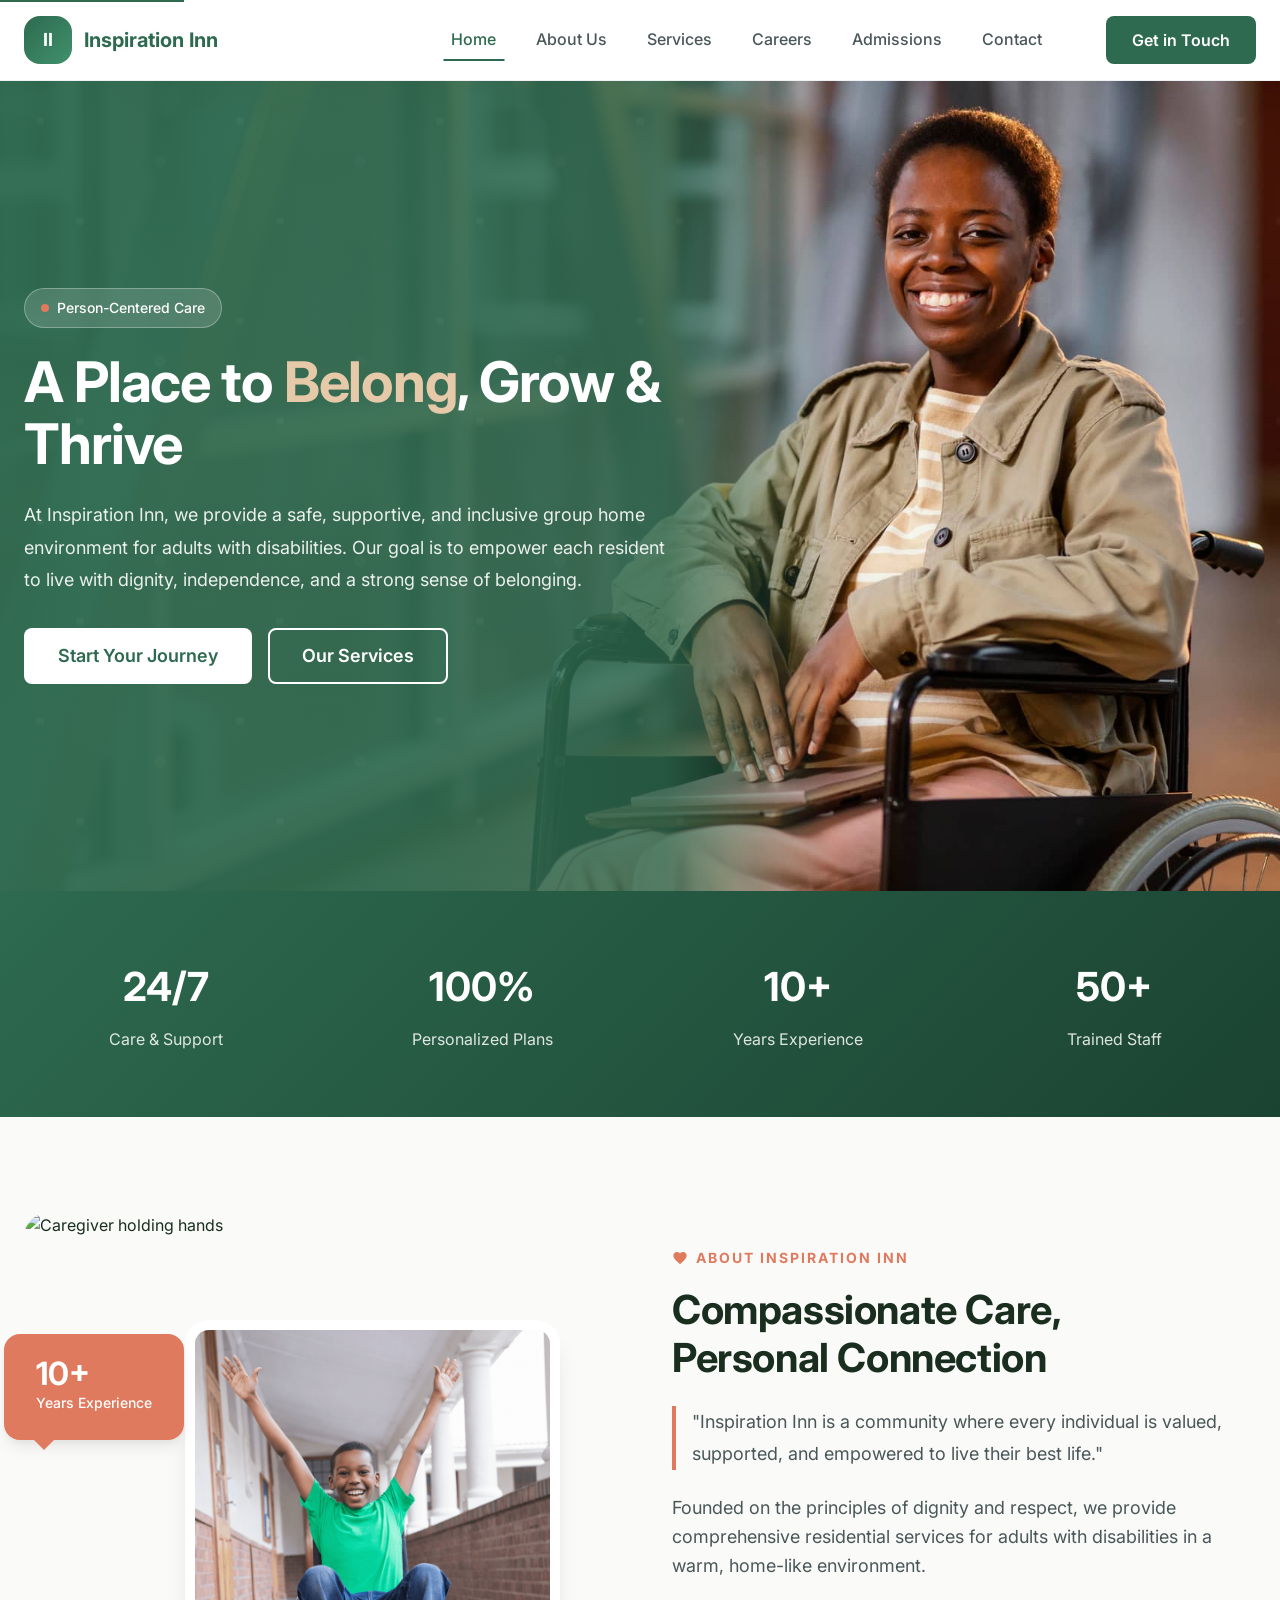
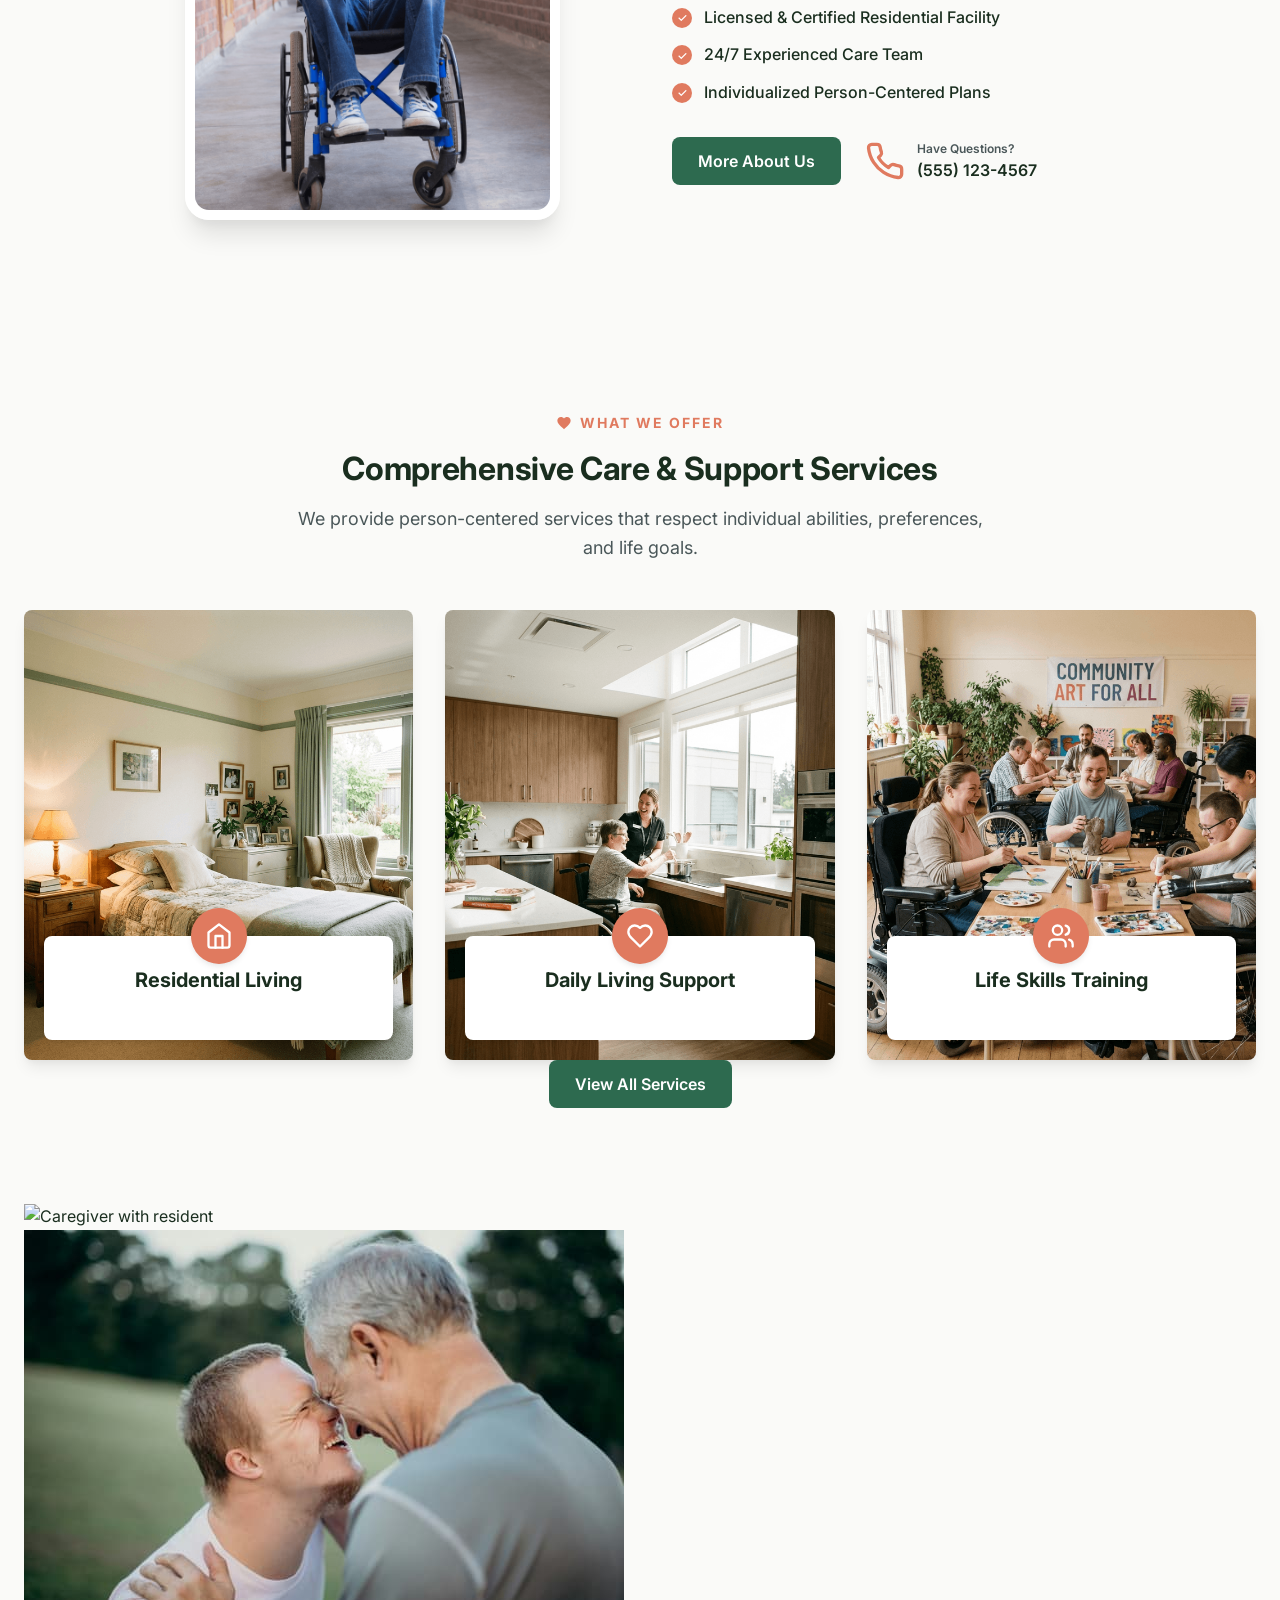
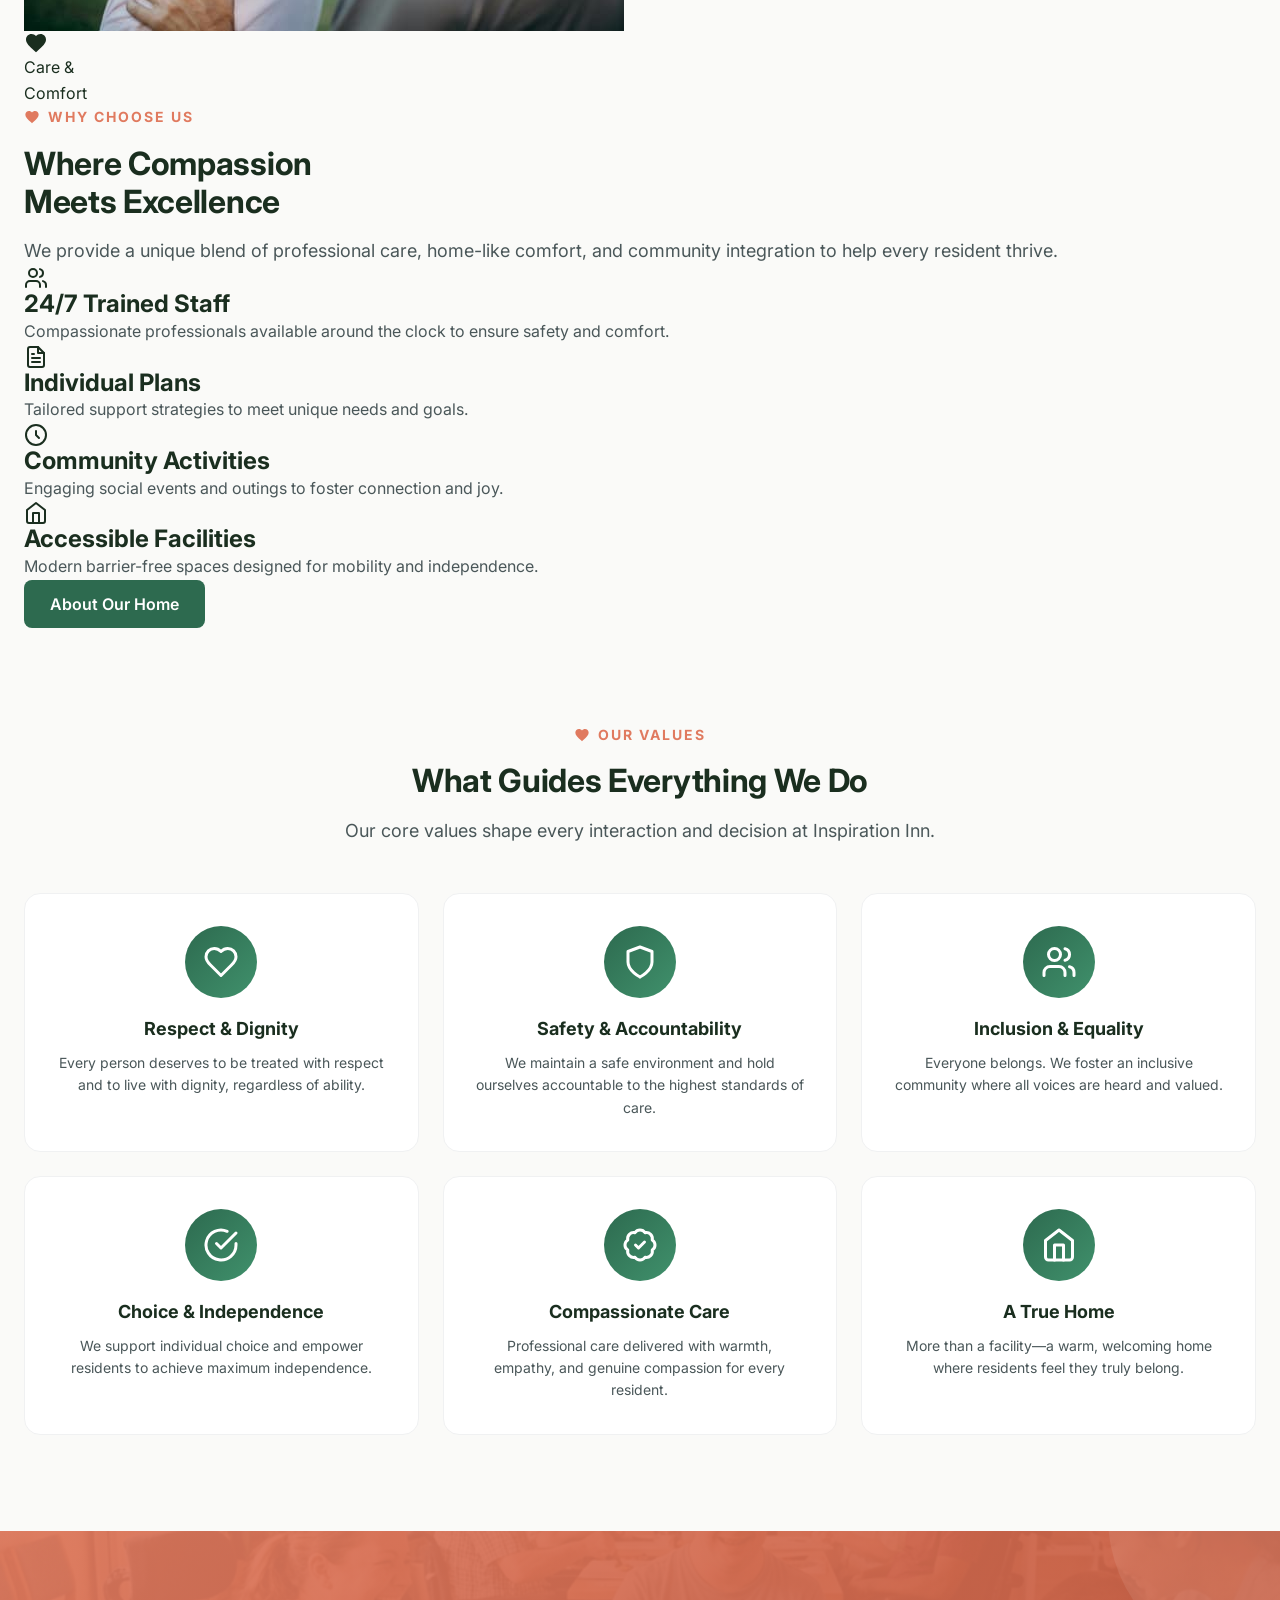
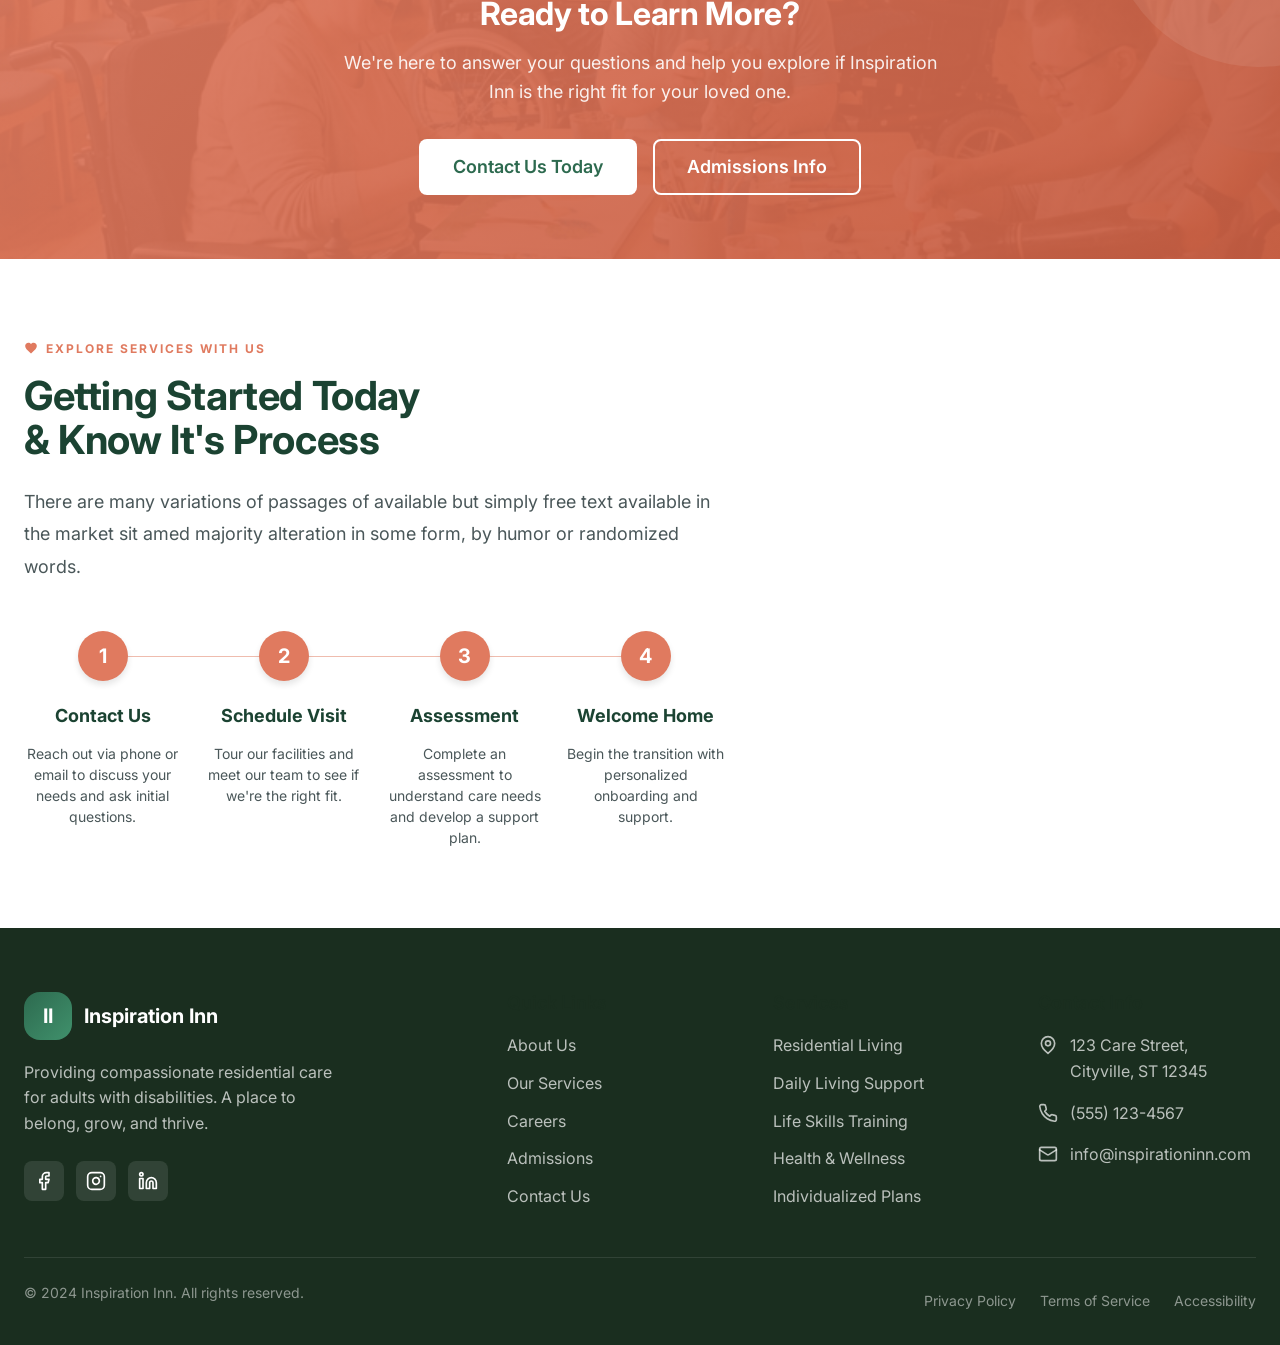
==== index.html @ 4d240f7f "Update" ====
<!DOCTYPE html>
<html lang="en">

<head>
  <meta charset="UTF-8">
  <meta name="viewport" content="width=device-width, initial-scale=1.0">
  <meta name="description"
    content="Inspiration Inn provides compassionate residential care for adults with disabilities. Experience person-centered support in a safe, inclusive group home environment.">
  <meta name="keywords"
    content="residential care, disability support, group home, adult care, developmental disabilities, autism support">
  <title>Inspiration Inn | Residential Care for Adults with Disabilities</title>

  <!-- Google Fonts -->
  <link rel="preconnect" href="https://fonts.googleapis.com">
  <link rel="preconnect" href="https://fonts.gstatic.com" crossorigin>
  <link href="https://fonts.googleapis.com/css2?family=Inter:wght@400;500;600;700&display=swap" rel="stylesheet">

  <!-- Stylesheets -->
  <link rel="stylesheet" href="css/styles.css">
  <link rel="stylesheet" href="css/print.css" media="print">
</head>

<body>
  <!-- Preloader -->
  <div class="preloader">
    <div class="spinner"></div>
  </div>

  <!-- Skip Link -->
  <a href="#main-content" class="skip-link">Skip to main content</a>

  <!-- Header -->
  <header class="header">
    <div class="container">
      <div class="header-inner">
        <a href="index.html" class="logo">
          <span class="logo-icon">II</span>
          <span>Inspiration Inn</span>
        </a>

        <nav class="nav" aria-label="Main navigation">
          <ul class="nav-list">
            <li><a href="index.html" class="nav-link active">Home</a></li>
            <li><a href="about.html" class="nav-link">About Us</a></li>
            <li><a href="services.html" class="nav-link">Services</a></li>
            <li><a href="careers.html" class="nav-link">Careers</a></li>
            <li><a href="admissions.html" class="nav-link">Admissions</a></li>
            <li><a href="contact.html" class="nav-link">Contact</a></li>
          </ul>
          <a href="contact.html" class="btn btn-primary nav-cta">Get in Touch</a>
        </nav>

        <button class="nav-toggle" aria-label="Toggle navigation" aria-expanded="false">
          <span></span>
          <span></span>
          <span></span>
        </button>
      </div>
    </div>
  </header>

  <!-- Main Content -->
  <main id="main-content">
    <!-- Hero Section -->
    <section class="hero">
      <div class="container">
        <div class="hero-inner">
          <div class="hero-content fade-in">
            <div class="hero-badge">
              <span class="hero-badge-dot"></span>
              Person-Centered Care
            </div>
            <h1 class="hero-title">
              A Place to <span>Belong</span>, Grow & Thrive
            </h1>
            <p class="hero-text">
              At Inspiration Inn, we provide a safe, supportive, and inclusive group home environment for adults with
              disabilities. Our goal is to empower each resident to live with dignity, independence, and a strong sense
              of belonging.
            </p>
            <div class="hero-actions">
              <a href="admissions.html" class="btn btn-primary btn-lg">Start Your Journey</a>
              <a href="services.html" class="btn btn-outline btn-lg">Our Services</a>
            </div>
          </div>
        </div>
      </div>
    </section>

    <!-- Stats Section -->
    <section class="stats-section">
      <div class="container">
        <div class="stats-grid">
          <div class="stat-item fade-in">
            <div class="stat-number">24/7</div>
            <div class="stat-label">Care & Support</div>
          </div>
          <div class="stat-item fade-in fade-in-delay-1">
            <div class="stat-number">100%</div>
            <div class="stat-label">Personalized Plans</div>
          </div>
          <div class="stat-item fade-in fade-in-delay-2">
            <div class="stat-number">10+</div>
            <div class="stat-label">Years Experience</div>
          </div>
          <div class="stat-item fade-in fade-in-delay-3">
            <div class="stat-number">50+</div>
            <div class="stat-label">Trained Staff</div>
          </div>
        </div>
      </div>
    </section>

    <!-- Who We Are Section -->
    <section class="section section-lg">
      <div class="container">
        <div class="about-grid">
          <!-- Left: Overlapping Images -->
          <div class="about-image-wrapper fade-in">
            <img src="images/about-2.jpg" alt="Caregiver holding hands" class="about-image-back" loading="lazy"
              decoding="async">
            <img src="images/about-3.png" alt="Caregiver with resident" class="about-image-front" loading="lazy"
              decoding="async">
            <div class="about-stat-badge">
              <span class="about-stat-number">10+</span>
              <span class="about-stat-text">Years Experience</span>
            </div>
          </div>

          <!-- Right: Content -->
          <div class="about-content fade-in fade-in-delay-2">
            <div class="about-tagline">
              <svg xmlns="http://www.w3.org/2000/svg" viewBox="0 0 24 24" fill="currentColor">
                <path
                  d="M12 21.35l-1.45-1.32C5.4 15.36 2 12.28 2 8.5 2 5.42 4.42 3 7.5 3c1.74 0 3.41.81 4.5 2.09C13.09 3.81 14.76 3 16.5 3 19.58 3 22 5.42 22 8.5c0 3.78-3.4 6.86-8.55 11.54L12 21.35z" />
              </svg>
              About Inspiration Inn
            </div>
            <h2 class="about-title">Compassionate Care,<br>Personal Connection</h2>
            <p class="about-quote">
              "Inspiration Inn is a community where every individual is valued, supported, and empowered to live their
              best life."
            </p>
            <p class="section-text" style="margin-bottom: var(--space-6);">
              Founded on the principles of dignity and respect, we provide comprehensive residential services for adults
              with disabilities in a warm, home-like environment.
            </p>

            <div class="about-list">
              <div class="about-list-item">
                <span class="about-check">✓</span>
                <span>Licensed & Certified Residential Facility</span>
              </div>
              <div class="about-list-item">
                <span class="about-check">✓</span>
                <span>24/7 Experienced Care Team</span>
              </div>
              <div class="about-list-item">
                <span class="about-check">✓</span>
                <span>Individualized Person-Centered Plans</span>
              </div>
            </div>

            <div class="about-footer">
              <a href="about.html" class="btn btn-primary">More About Us</a>
              <div class="about-footer-info">
                <div class="about-footer-icon">
                  <svg xmlns="http://www.w3.org/2000/svg" viewBox="0 0 24 24" fill="none" stroke="currentColor"
                    stroke-width="2" stroke-linecap="round" stroke-linejoin="round">
                    <path
                      d="M22 16.92v3a2 2 0 0 1-2.18 2 19.79 19.79 0 0 1-8.63-3.07 19.5 19.5 0 0 1-6-6 19.79 19.79 0 0 1-3.07-8.67A2 2 0 0 1 4.11 2h3a2 2 0 0 1 2 1.72 12.84 12.84 0 0 0 .7 2.81 2 2 0 0 1-.45 2.11L8.09 9.91a16 16 0 0 0 6 6l1.27-1.27a2 2 0 0 1 2.11-.45 12.84 12.84 0 0 0 2.81.7A2 2 0 0 1 22 16.92z">
                    </path>
                  </svg>
                </div>
                <div>
                  <div style="font-size: 12px; color: var(--color-text-secondary);">Have Questions?</div>
                  <div>(555) 123-4567</div>
                </div>
              </div>
            </div>
          </div>
        </div>
      </div>
    </section>

    <!-- Services Overview -->
    <section class="section section-lg">
      <div class="container">
        <div class="section-header fade-in">
          <span class="section-tag">
            <svg xmlns="http://www.w3.org/2000/svg" viewBox="0 0 24 24" fill="currentColor">
              <path
                d="M12 21.35l-1.45-1.32C5.4 15.36 2 12.28 2 8.5 2 5.42 4.42 3 7.5 3c1.74 0 3.41.81 4.5 2.09C13.09 3.81 14.76 3 16.5 3 19.58 3 22 5.42 22 8.5c0 3.78-3.4 6.86-8.55 11.54L12 21.35z" />
            </svg>
            What We Offer
          </span>
          <h2 class="section-title">Comprehensive Care & Support Services</h2>
          <p class="section-text">We provide person-centered services that respect individual abilities, preferences,
            and life goals.</p>
        </div>

        <div class="services-grid">
          <div class="service-card fade-in fade-in-delay-1">
            <div class="service-image-wrapper">
              <div class="service-image service-image-residential" role="img" aria-label="Residential living"></div>
            </div>
            <div class="service-content">
              <div class="service-icon-badge">
                <svg xmlns="http://www.w3.org/2000/svg" width="28" height="28" viewBox="0 0 24 24" fill="none"
                  stroke="currentColor" stroke-width="2" stroke-linecap="round" stroke-linejoin="round">
                  <path d="m3 9 9-7 9 7v11a2 2 0 0 1-2 2H5a2 2 0 0 1-2-2z" />
                  <polyline points="9 22 9 12 15 12 15 22" />
                </svg>
              </div>
              <h3 class="service-title">Residential Living</h3>
              <p class="service-text">A welcoming and secure home environment with trained staff available 24 hours a
                day, 7 days a week.</p>
              <a href="service-details.html#residential" class="service-link">
                Explore More
                <svg xmlns="http://www.w3.org/2000/svg" width="18" height="18" viewBox="0 0 24 24" fill="none"
                  stroke="currentColor" stroke-width="2" stroke-linecap="round" stroke-linejoin="round">
                  <path d="M5 12h14" />
                  <path d="m12 5 7 7-7 7" />
                </svg>
              </a>
            </div>
          </div>

          <div class="service-card fade-in fade-in-delay-2">
            <div class="service-image-wrapper">
              <div class="service-image service-image-daily" role="img" aria-label="Daily living support"></div>
            </div>
            <div class="service-content">
              <div class="service-icon-badge">
                <svg xmlns="http://www.w3.org/2000/svg" width="28" height="28" viewBox="0 0 24 24" fill="none"
                  stroke="currentColor" stroke-width="2" stroke-linecap="round" stroke-linejoin="round">
                  <path
                    d="M19 14c1.49-1.46 3-3.21 3-5.5A5.5 5.5 0 0 0 16.5 3c-1.76 0-3 .5-4.5 2-1.5-1.5-2.74-2-4.5-2A5.5 5.5 0 0 0 2 8.5c0 2.3 1.5 4.05 3 5.5l7 7Z" />
                </svg>
              </div>
              <h3 class="service-title">Daily Living Support</h3>
              <p class="service-text">Assistance with personal care, meal preparation, medication management, and
                transportation.</p>
              <a href="service-details.html#daily" class="service-link">
                Explore More
                <svg xmlns="http://www.w3.org/2000/svg" width="18" height="18" viewBox="0 0 24 24" fill="none"
                  stroke="currentColor" stroke-width="2" stroke-linecap="round" stroke-linejoin="round">
                  <path d="M5 12h14" />
                  <path d="m12 5 7 7-7 7" />
                </svg>
              </a>
            </div>
          </div>

          <div class="service-card fade-in fade-in-delay-3">
            <div class="service-image-wrapper">
              <div class="service-image service-image-skills" role="img" aria-label="Life skills training"></div>
            </div>
            <div class="service-content">
              <div class="service-icon-badge">
                <svg xmlns="http://www.w3.org/2000/svg" width="28" height="28" viewBox="0 0 24 24" fill="none"
                  stroke="currentColor" stroke-width="2" stroke-linecap="round" stroke-linejoin="round">
                  <path d="M16 21v-2a4 4 0 0 0-4-4H6a4 4 0 0 0-4 4v2" />
                  <circle cx="9" cy="7" r="4" />
                  <path d="M22 21v-2a4 4 0 0 0-3-3.87" />
                  <path d="M16 3.13a4 4 0 0 1 0 7.75" />
                </svg>
              </div>
              <h3 class="service-title">Life Skills Training</h3>
              <p class="service-text">Support in developing communication, money management, cooking, and self-advocacy
                skills.</p>
              <a href="service-details.html#skills" class="service-link">
                Explore More
                <svg xmlns="http://www.w3.org/2000/svg" width="18" height="18" viewBox="0 0 24 24" fill="none"
                  stroke="currentColor" stroke-width="2" stroke-linecap="round" stroke-linejoin="round">
                  <path d="M5 12h14" />
                  <path d="m12 5 7 7-7 7" />
                </svg>
              </a>
            </div>
          </div>
        </div>

        <div class="text-center mt-8 fade-in">
          <a href="services.html" class="btn btn-primary">View All Services</a>
        </div>
      </div>
    </section>

    <!-- Why Choose Us -->
    <section class="why-choose-section">
      <div class="container">
        <div class="pictorial-wrapper">
          <!-- Left: Visual Collage -->
          <div class="pic-collage fade-in">
            <div class="pic-main-img-wrapper">
              <img src="images/wcu.jpg" alt="Caregiver with resident" class="pic-main-img" loading="lazy"
                decoding="async">
            </div>

            <div class="pic-accent-img-wrapper fade-in-delay-1">
              <img src="images/wcu-s.jpg" alt="Holding hands" class="pic-accent-img" loading="lazy" decoding="async">
            </div>

            <div class="pic-badge fade-in-delay-2">
              <svg xmlns="http://www.w3.org/2000/svg" width="24" height="24" viewBox="0 0 24 24" fill="currentColor">
                <path
                  d="M12 21.35l-1.45-1.32C5.4 15.36 2 12.28 2 8.5 2 5.42 4.42 3 7.5 3c1.74 0 3.41.81 4.5 2.09C13.09 3.81 14.76 3 16.5 3 19.58 3 22 5.42 22 8.5c0 3.78-3.4 6.86-8.55 11.54L12 21.35z" />
              </svg>
              <span>Care &<br>Comfort</span>
            </div>
          </div>

          <!-- Right: Clean Content -->
          <div class="pic-content fade-in fade-in-delay-1">
            <div class="pic-header">
              <span class="section-tag">
                <svg xmlns="http://www.w3.org/2000/svg" viewBox="0 0 24 24" fill="currentColor">
                  <path
                    d="M12 21.35l-1.45-1.32C5.4 15.36 2 12.28 2 8.5 2 5.42 4.42 3 7.5 3c1.74 0 3.41.81 4.5 2.09C13.09 3.81 14.76 3 16.5 3 19.58 3 22 5.42 22 8.5c0 3.78-3.4 6.86-8.55 11.54L12 21.35z" />
                </svg>
                Why Choose Us
              </span>
              <h2 class="section-title">Where Compassion<br>Meets Excellence</h2>
              <p class="section-text">
                We provide a unique blend of professional care, home-like comfort, and community integration to help
                every resident thrive.
              </p>
            </div>

            <div class="clean-list">
              <!-- Item 1 -->
              <div class="clean-item">
                <div class="clean-icon-box">
                  <svg xmlns="http://www.w3.org/2000/svg" width="24" height="24" viewBox="0 0 24 24" fill="none"
                    stroke="currentColor" stroke-width="2" stroke-linecap="round" stroke-linejoin="round">
                    <path d="M16 21v-2a4 4 0 0 0-4-4H6a4 4 0 0 0-4 4v2" />
                    <circle cx="9" cy="7" r="4" />
                    <path d="M22 21v-2a4 4 0 0 0-3-3.87" />
                    <path d="M16 3.13a4 4 0 0 1 0 7.75" />
                  </svg>
                </div>
                <div class="clean-text">
                  <h3>24/7 Trained Staff</h3>
                  <p>Compassionate professionals available around the clock to ensure safety and comfort.</p>
                </div>
              </div>

              <!-- Item 2 -->
              <div class="clean-item">
                <div class="clean-icon-box">
                  <svg xmlns="http://www.w3.org/2000/svg" width="24" height="24" viewBox="0 0 24 24" fill="none"
                    stroke="currentColor" stroke-width="2" stroke-linecap="round" stroke-linejoin="round">
                    <path d="M14 2H6a2 2 0 0 0-2 2v16a2 2 0 0 0 2 2h12a2 2 0 0 0 2-2V8z" />
                    <polyline points="14 2 14 8 20 8" />
                    <line x1="16" y1="13" x2="8" y2="13" />
                    <line x1="16" y1="17" x2="8" y2="17" />
                    <polyline points="10 9 9 9 8 9" />
                  </svg>
                </div>
                <div class="clean-text">
                  <h3>Individual Plans</h3>
                  <p>Tailored support strategies to meet unique needs and goals.</p>
                </div>
              </div>

              <!-- Item 3 -->
              <div class="clean-item">
                <div class="clean-icon-box">
                  <svg xmlns="http://www.w3.org/2000/svg" width="24" height="24" viewBox="0 0 24 24" fill="none"
                    stroke="currentColor" stroke-width="2" stroke-linecap="round" stroke-linejoin="round">
                    <circle cx="12" cy="12" r="10" />
                    <path d="M12 8v4l3 3" />
                  </svg>
                </div>
                <div class="clean-text">
                  <h3>Community Activities</h3>
                  <p>Engaging social events and outings to foster connection and joy.</p>
                </div>
              </div>

              <!-- Item 4 -->
              <div class="clean-item">
                <div class="clean-icon-box">
                  <svg xmlns="http://www.w3.org/2000/svg" width="24" height="24" viewBox="0 0 24 24" fill="none"
                    stroke="currentColor" stroke-width="2" stroke-linecap="round" stroke-linejoin="round">
                    <path d="M3 9l9-7 9 7v11a2 2 0 0 1-2 2H5a2 2 0 0 1-2-2z" />
                    <polyline points="9 22 9 12 15 12 15 22" />
                  </svg>
                </div>
                <div class="clean-text">
                  <h3>Accessible Facilities</h3>
                  <p>Modern barrier-free spaces designed for mobility and independence.</p>
                </div>
              </div>
            </div>

            <div class="mt-8">
              <a href="about.html" class="btn btn-primary">About Our Home</a>
            </div>

          </div>
        </div>
      </div>
    </section>

    <!-- Values/Features -->
    <section class="section section-lg">
      <div class="container">
        <div class="section-header fade-in">
          <span class="section-tag">
            <svg xmlns="http://www.w3.org/2000/svg" viewBox="0 0 24 24" fill="currentColor">
              <path
                d="M12 21.35l-1.45-1.32C5.4 15.36 2 12.28 2 8.5 2 5.42 4.42 3 7.5 3c1.74 0 3.41.81 4.5 2.09C13.09 3.81 14.76 3 16.5 3 19.58 3 22 5.42 22 8.5c0 3.78-3.4 6.86-8.55 11.54L12 21.35z" />
            </svg>
            Our Values
          </span>
          <h2 class="section-title">What Guides Everything We Do</h2>
          <p class="section-text">Our core values shape every interaction and decision at Inspiration Inn.</p>
        </div>

        <div class="values-grid">
          <div class="value-card fade-in fade-in-delay-1">
            <div class="value-icon">
              <svg xmlns="http://www.w3.org/2000/svg" width="36" height="36" viewBox="0 0 24 24" fill="none"
                stroke="currentColor" stroke-width="2" stroke-linecap="round" stroke-linejoin="round">
                <path
                  d="M19 14c1.49-1.46 3-3.21 3-5.5A5.5 5.5 0 0 0 16.5 3c-1.76 0-3 .5-4.5 2-1.5-1.5-2.74-2-4.5-2A5.5 5.5 0 0 0 2 8.5c0 2.3 1.5 4.05 3 5.5l7 7Z" />
              </svg>
            </div>
            <h3 class="value-title">Respect & Dignity</h3>
            <p class="value-text">Every person deserves to be treated with respect and to live with dignity, regardless
              of ability.</p>
          </div>

          <div class="value-card fade-in fade-in-delay-2">
            <div class="value-icon">
              <svg xmlns="http://www.w3.org/2000/svg" width="36" height="36" viewBox="0 0 24 24" fill="none"
                stroke="currentColor" stroke-width="2" stroke-linecap="round" stroke-linejoin="round">
                <path d="M12 22s8-4 8-10V5l-8-3-8 3v7c0 6 8 10 8 10" />
              </svg>
            </div>
            <h3 class="value-title">Safety & Accountability</h3>
            <p class="value-text">We maintain a safe environment and hold ourselves accountable to the highest standards
              of care.</p>
          </div>

          <div class="value-card fade-in fade-in-delay-3">
            <div class="value-icon">
              <svg xmlns="http://www.w3.org/2000/svg" width="36" height="36" viewBox="0 0 24 24" fill="none"
                stroke="currentColor" stroke-width="2" stroke-linecap="round" stroke-linejoin="round">
                <path d="M16 21v-2a4 4 0 0 0-4-4H6a4 4 0 0 0-4 4v2" />
                <circle cx="9" cy="7" r="4" />
                <path d="M22 21v-2a4 4 0 0 0-3-3.87" />
                <path d="M16 3.13a4 4 0 0 1 0 7.75" />
              </svg>
            </div>
            <h3 class="value-title">Inclusion & Equality</h3>
            <p class="value-text">Everyone belongs. We foster an inclusive community where all voices are heard and
              valued.</p>
          </div>

          <div class="value-card fade-in fade-in-delay-1">
            <div class="value-icon">
              <svg xmlns="http://www.w3.org/2000/svg" width="36" height="36" viewBox="0 0 24 24" fill="none"
                stroke="currentColor" stroke-width="2" stroke-linecap="round" stroke-linejoin="round">
                <path d="M22 11.08V12a10 10 0 1 1-5.93-9.14" />
                <polyline points="22 4 12 14.01 9 11.01" />
              </svg>
            </div>
            <h3 class="value-title">Choice & Independence</h3>
            <p class="value-text">We support individual choice and empower residents to achieve maximum independence.
            </p>
          </div>

          <div class="value-card fade-in fade-in-delay-2">
            <div class="value-icon">
              <svg xmlns="http://www.w3.org/2000/svg" width="36" height="36" viewBox="0 0 24 24" fill="none"
                stroke="currentColor" stroke-width="2" stroke-linecap="round" stroke-linejoin="round">
                <path
                  d="M3.85 8.62a4 4 0 0 1 4.78-4.77 4 4 0 0 1 6.74 0 4 4 0 0 1 4.78 4.78 4 4 0 0 1 0 6.74 4 4 0 0 1-4.77 4.78 4 4 0 0 1-6.75 0 4 4 0 0 1-4.78-4.77 4 4 0 0 1 0-6.76Z" />
                <path d="m9 12 2 2 4-4" />
              </svg>
            </div>
            <h3 class="value-title">Compassionate Care</h3>
            <p class="value-text">Professional care delivered with warmth, empathy, and genuine compassion for every
              resident.</p>
          </div>

          <div class="value-card fade-in fade-in-delay-3">
            <div class="value-icon">
              <svg xmlns="http://www.w3.org/2000/svg" width="36" height="36" viewBox="0 0 24 24" fill="none"
                stroke="currentColor" stroke-width="2" stroke-linecap="round" stroke-linejoin="round">
                <path d="m3 9 9-7 9 7v11a2 2 0 0 1-2 2H5a2 2 0 0 1-2-2z" />
                <polyline points="9 22 9 12 15 12 15 22" />
              </svg>
            </div>
            <h3 class="value-title">A True Home</h3>
            <p class="value-text">More than a facility—a warm, welcoming home where residents feel they truly belong.
            </p>
          </div>
        </div>
      </div>
    </section>

    <!-- CTA Section -->
    <section class="cta-section">
      <div class="container">
        <div class="cta-content fade-in">
          <h2 class="cta-title">Ready to Learn More?</h2>
          <p class="cta-text">We're here to answer your questions and help you explore if Inspiration Inn is the right
            fit for your loved one.</p>
          <div class="cta-actions">
            <a href="contact.html" class="btn btn-white btn-lg">Contact Us Today</a>
            <a href="admissions.html" class="btn btn-outline btn-lg"
              style="border-color: white; color: white;">Admissions Info</a>
          </div>
        </div>
      </div>
    </section>

    <!-- Admission Process Section -->
    <section class="process-section">
      <div class="container">

        <!-- Left Content -->
        <div class="process-content fade-in">
          <div class="process-tagline">
            <svg xmlns="http://www.w3.org/2000/svg" viewBox="0 0 24 24" fill="currentColor">
              <path
                d="M12 21.35l-1.45-1.32C5.4 15.36 2 12.28 2 8.5 2 5.42 4.42 3 7.5 3c1.74 0 3.41.81 4.5 2.09C13.09 3.81 14.76 3 16.5 3 19.58 3 22 5.42 22 8.5c0 3.78-3.4 6.86-8.55 11.54L12 21.35z" />
            </svg>
            Explore Services With Us
          </div>
          <h2 class="process-heading">Getting Started Today<br>& Know It's Process</h2>
          <p class="process-description">
            There are many variations of passages of available but simply free text available in the market sit amed
            majority alteration in some form, by humor or randomized words.
          </p>

          <div class="process-steps-grid">
            <div class="process-step-item">
              <div class="process-step-number">1</div>
              <h3 class="process-step-title">Contact Us</h3>
              <p class="process-step-desc">Reach out via phone or email to discuss your needs and ask initial questions.
              </p>
            </div>
            <div class="process-step-item">
              <div class="process-step-number">2</div>
              <h3 class="process-step-title">Schedule Visit</h3>
              <p class="process-step-desc">Tour our facilities and meet our team to see if we're the right fit.</p>
            </div>
            <div class="process-step-item">
              <div class="process-step-number">3</div>
              <h3 class="process-step-title">Assessment</h3>
              <p class="process-step-desc">Complete an assessment to understand care needs and develop a support plan.
              </p>
            </div>
            <div class="process-step-item">
              <div class="process-step-number">4</div>
              <h3 class="process-step-title">Welcome Home</h3>
              <p class="process-step-desc">Begin the transition with personalized onboarding and support.</p>
            </div>
          </div>
        </div>



      </div>
    </section>
  </main>

  <!-- Footer -->
  <footer class="footer">
    <div class="container">
      <div class="footer-grid">
        <div class="footer-brand">
          <a href="index.html" class="footer-logo">
            <span class="footer-logo-icon">II</span>
            <span>Inspiration Inn</span>
          </a>
          <p class="footer-text">
            Providing compassionate residential care for adults with disabilities. A place to belong, grow, and thrive.
          </p>
          <div class="footer-social">
            <a href="#" aria-label="Facebook">
              <svg xmlns="http://www.w3.org/2000/svg" width="20" height="20" viewBox="0 0 24 24" fill="none"
                stroke="currentColor" stroke-width="2" stroke-linecap="round" stroke-linejoin="round">
                <path d="M18 2h-3a5 5 0 0 0-5 5v3H7v4h3v8h4v-8h3l1-4h-4V7a1 1 0 0 1 1-1h3z" />
              </svg>
            </a>
            <a href="#" aria-label="Instagram">
              <svg xmlns="http://www.w3.org/2000/svg" width="20" height="20" viewBox="0 0 24 24" fill="none"
                stroke="currentColor" stroke-width="2" stroke-linecap="round" stroke-linejoin="round">
                <rect width="20" height="20" x="2" y="2" rx="5" ry="5" />
                <path d="M16 11.37A4 4 0 1 1 12.63 8 4 4 0 0 1 16 11.37z" />
                <line x1="17.5" x2="17.51" y1="6.5" y2="6.5" />
              </svg>
            </a>
            <a href="#" aria-label="LinkedIn">
              <svg xmlns="http://www.w3.org/2000/svg" width="20" height="20" viewBox="0 0 24 24" fill="none"
                stroke="currentColor" stroke-width="2" stroke-linecap="round" stroke-linejoin="round">
                <path d="M16 8a6 6 0 0 1 6 6v7h-4v-7a2 2 0 0 0-2-2 2 2 0 0 0-2 2v7h-4v-7a6 6 0 0 1 6-6z" />
                <rect width="4" height="12" x="2" y="9" />
                <circle cx="4" cy="4" r="2" />
              </svg>
            </a>
          </div>
        </div>

        <div>
          <h4 class="footer-title">Quick Links</h4>
          <ul class="footer-links">
            <li><a href="about.html">About Us</a></li>
            <li><a href="services.html">Our Services</a></li>
            <li><a href="careers.html">Careers</a></li>
            <li><a href="admissions.html">Admissions</a></li>
            <li><a href="contact.html">Contact Us</a></li>
          </ul>
        </div>

        <div>
          <h4 class="footer-title">Services</h4>
          <ul class="footer-links">
            <li><a href="service-details.html#residential">Residential Living</a></li>
            <li><a href="service-details.html#daily">Daily Living Support</a></li>
            <li><a href="service-details.html#skills">Life Skills Training</a></li>
            <li><a href="service-details.html#health">Health & Wellness</a></li>
            <li><a href="service-details.html#plans">Individualized Plans</a></li>
          </ul>
        </div>

        <div>
          <h4 class="footer-title">Contact Info</h4>
          <div class="footer-contact-item">
            <svg xmlns="http://www.w3.org/2000/svg" width="20" height="20" viewBox="0 0 24 24" fill="none"
              stroke="currentColor" stroke-width="2" stroke-linecap="round" stroke-linejoin="round">
              <path d="M20 10c0 6-8 12-8 12s-8-6-8-12a8 8 0 0 1 16 0Z" />
              <circle cx="12" cy="10" r="3" />
            </svg>
            <span>123 Care Street, Cityville, ST 12345</span>
          </div>
          <div class="footer-contact-item">
            <svg xmlns="http://www.w3.org/2000/svg" width="20" height="20" viewBox="0 0 24 24" fill="none"
              stroke="currentColor" stroke-width="2" stroke-linecap="round" stroke-linejoin="round">
              <path
                d="M22 16.92v3a2 2 0 0 1-2.18 2 19.79 19.79 0 0 1-8.63-3.07 19.5 19.5 0 0 1-6-6 19.79 19.79 0 0 1-3.07-8.67A2 2 0 0 1 4.11 2h3a2 2 0 0 1 2 1.72 12.84 12.84 0 0 0 .7 2.81 2 2 0 0 1-.45 2.11L8.09 9.91a16 16 0 0 0 6 6l1.27-1.27a2 2 0 0 1 2.11-.45 12.84 12.84 0 0 0 2.81.7A2 2 0 0 1 22 16.92z" />
            </svg>
            <span>(555) 123-4567</span>
          </div>
          <div class="footer-contact-item">
            <svg xmlns="http://www.w3.org/2000/svg" width="20" height="20" viewBox="0 0 24 24" fill="none"
              stroke="currentColor" stroke-width="2" stroke-linecap="round" stroke-linejoin="round">
              <rect width="20" height="16" x="2" y="4" rx="2" />
              <path d="m22 7-8.97 5.7a1.94 1.94 0 0 1-2.06 0L2 7" />
            </svg>
            <span>info@inspirationinn.com</span>
          </div>
        </div>
      </div>

      <div class="footer-bottom">
        <p class="footer-copyright">&copy; 2024 Inspiration Inn. All rights reserved.</p>
        <div class="footer-legal">
          <a href="#">Privacy Policy</a>
          <a href="#">Terms of Service</a>
          <a href="#">Accessibility</a>
        </div>
      </div>
    </div>
  </footer>

  <script src="js/main.js"></script>
</body>

</html>
---- css/styles.css ----
/*
 * ============================================
 * INSPIRATION INN - Main Stylesheet
 * A warm, accessible design for residential care
 * ============================================
 */

/* ============================================
   CSS CUSTOM PROPERTIES (Design Tokens)
   ============================================ */
:root {
  /* Colors - Primary Palette */
  --color-primary: #2D6A4F;
  --color-primary-light: #40916C;
  --color-primary-dark: #1B4332;
  --color-primary-50: #d8f3dc;

  /* Colors - Secondary/Accent */
  --color-secondary: #E07A5F;
  --color-secondary-light: #E8998D;
  --color-secondary-dark: #C65D42;

  /* Colors - Accent */
  --color-accent: #D4A574;
  --color-accent-light: #E6C9A8;

  /* Colors - Neutrals */
  --color-white: #FFFFFF;
  --color-background: #FAFAF8;
  --color-surface: #FFFFFF;
  --color-surface-alt: #F5F5F3;
  --color-border: #E5E7E9;
  --color-border-light: #F0F1F2;

  /* Colors - Text */
  --color-text-primary: #1A2E1F;
  --color-text-secondary: #4A5759;
  --color-text-muted: #6B7B7E;
  --color-text-light: #8A9496;
  --color-text-inverse: #FFFFFF;

  /* Colors - Grays */
  --color-gray-100: #f3f4f6;
  --color-gray-200: #e5e7eb;

  /* Typography */
  --font-family: 'Inter', -apple-system, BlinkMacSystemFont, 'Segoe UI', Roboto, sans-serif;
  --font-size-xs: 0.75rem;
  --font-size-sm: 0.875rem;
  --font-size-base: 1rem;
  --font-size-lg: 1.125rem;
  --font-size-xl: 1.25rem;
  --font-size-2xl: 1.5rem;
  --font-size-3xl: 2rem;
  --font-size-4xl: 2.5rem;
  --font-size-5xl: 3.5rem;

  --font-weight-normal: 400;
  --font-weight-medium: 500;
  --font-weight-semibold: 600;
  --font-weight-bold: 700;

  --line-height-tight: 1.2;
  --line-height-normal: 1.6;
  --line-height-relaxed: 1.8;

  /* Spacing */
  --space-1: 0.25rem;
  --space-2: 0.5rem;
  --space-3: 0.75rem;
  --space-4: 1rem;
  --space-5: 1.25rem;
  --space-6: 1.5rem;
  --space-8: 2rem;
  --space-10: 2.5rem;
  --space-12: 3rem;
  --space-16: 4rem;
  --space-20: 5rem;
  --space-24: 6rem;

  /* Layout */
  --container-max: 1280px;
  --container-narrow: 960px;
  --container-text: 720px;

  /* Border Radius */
  --radius-sm: 0.25rem;
  --radius-md: 0.5rem;
  --radius-lg: 1rem;
  --radius-xl: 1.5rem;
  --radius-full: 9999px;

  /* Shadows */
  --shadow-sm: 0 1px 2px rgba(0, 0, 0, 0.05);
  --shadow-md: 0 4px 6px -1px rgba(0, 0, 0, 0.07), 0 2px 4px -1px rgba(0, 0, 0, 0.04);
  --shadow-lg: 0 10px 15px -3px rgba(0, 0, 0, 0.08), 0 4px 6px -2px rgba(0, 0, 0, 0.04);
  --shadow-xl: 0 20px 25px -5px rgba(0, 0, 0, 0.1), 0 10px 10px -5px rgba(0, 0, 0, 0.04);

  /* Transitions */
  --transition-fast: 150ms ease;
  --transition-normal: 250ms ease;
  --transition-slow: 350ms ease;

  /* Z-index */
  --z-dropdown: 100;
  --z-sticky: 200;
  --z-fixed: 300;
  --z-modal-backdrop: 400;
  --z-modal: 500;
}

/* ============================================
   CSS RESET & BASE STYLES
   ============================================ */
*,
*::before,
*::after {
  box-sizing: border-box;
  margin: 0;
  padding: 0;
}

html {
  scroll-behavior: smooth;
  font-size: 16px;
  -webkit-text-size-adjust: 100%;
}

body {
  font-family: var(--font-family);
  font-size: var(--font-size-base);
  line-height: var(--line-height-normal);
  color: var(--color-text-primary);
  background-color: var(--color-background);
  -webkit-font-smoothing: antialiased;
  -moz-osx-font-smoothing: grayscale;
}

/* Skip to content link for accessibility */
.skip-link {
  position: absolute;
  top: -40px;
  left: 0;
  background: var(--color-primary);
  color: var(--color-text-inverse);
  padding: var(--space-2) var(--space-4);
  z-index: var(--z-modal);
  transition: top var(--transition-fast);
}

.skip-link:focus {
  top: 0;
}

img,
picture,
video,
canvas,
svg {
  display: block;
  max-width: 100%;
  height: auto;
}

input,
button,
textarea,
select {
  font: inherit;
  color: inherit;
}

/* ============================================
   PRELOADER
   ============================================ */
.preloader {
  position: fixed;
  top: 0;
  left: 0;
  width: 100%;
  height: 100%;
  background-color: var(--color-background);
  z-index: 9999;
  display: flex;
  justify-content: center;
  align-items: center;
  transition: opacity 0.5s ease-out, visibility 0.5s ease-out;
}

.preloader.fade-out {
  opacity: 0;
  visibility: hidden;
}

.spinner {
  width: 50px;
  height: 50px;
  border: 4px solid var(--color-primary-50);
  border-top: 4px solid var(--color-primary);
  border-radius: 50%;
  animation: spin 1s linear infinite;
}

@keyframes spin {
  0% {
    transform: rotate(0deg);
  }

  100% {
    transform: rotate(360deg);
  }
}

/* ============================================
   LAZY LOADING
   ============================================ */
img[loading="lazy"] {
  opacity: 0;
  transition: opacity 0.5s ease-in-out;
}

img.lazy-loaded {
  opacity: 1;
}

button {
  cursor: pointer;
  border: none;
  background: none;
}

a {
  color: inherit;
  text-decoration: none;
}

ul,
ol {
  list-style: none;
}

/* ============================================
   TYPOGRAPHY
   ============================================ */
h1,
h2,
h3,
h4,
h5,
h6 {
  font-weight: var(--font-weight-bold);
  line-height: var(--line-height-tight);
  color: var(--color-text-primary);
}

h1 {
  font-size: var(--font-size-4xl);
  letter-spacing: -0.02em;
}

h2 {
  font-size: var(--font-size-3xl);
  letter-spacing: -0.01em;
}

h3 {
  font-size: var(--font-size-2xl);
}

h4 {
  font-size: var(--font-size-xl);
}

h5 {
  font-size: var(--font-size-lg);
}

h6 {
  font-size: var(--font-size-base);
}

p {
  margin-bottom: var(--space-4);
  color: var(--color-text-secondary);
}

p:last-child {
  margin-bottom: 0;
}

.text-lead {
  font-size: var(--font-size-lg);
  line-height: var(--line-height-relaxed);
  color: var(--color-text-secondary);
}

.text-small {
  font-size: var(--font-size-sm);
}

.text-muted {
  color: var(--color-text-muted);
}

.text-center {
  text-align: center;
}

/* ============================================
   LAYOUT UTILITIES
   ============================================ */
.container {
  width: 100%;
  max-width: var(--container-max);
  margin: 0 auto;
  padding: 0 var(--space-6);
}

.container-narrow {
  max-width: var(--container-narrow);
}

.container-text {
  max-width: var(--container-text);
}

.section {
  padding: var(--space-16) 0;
}

.section-lg {
  padding: var(--space-24) 0;
}

.section-sm {
  padding: var(--space-10) 0;
}

/* Flexbox utilities */
.flex {
  display: flex;
}

.flex-col {
  flex-direction: column;
}

.items-center {
  align-items: center;
}

.items-start {
  align-items: flex-start;
}

.justify-between {
  justify-content: space-between;
}

.justify-center {
  justify-content: center;
}

.gap-2 {
  gap: var(--space-2);
}

.gap-3 {
  gap: var(--space-3);
}

.gap-4 {
  gap: var(--space-4);
}

.gap-6 {
  gap: var(--space-6);
}

.gap-8 {
  gap: var(--space-8);
}

/* Grid utilities */
.grid {
  display: grid;
  gap: var(--space-6);
}

.grid-2 {
  grid-template-columns: repeat(2, 1fr);
}

.grid-3 {
  grid-template-columns: repeat(3, 1fr);
}

.grid-4 {
  grid-template-columns: repeat(4, 1fr);
}

/* ============================================
   BUTTONS
   ============================================ */
.btn {
  display: inline-flex;
  align-items: center;
  justify-content: center;
  gap: var(--space-2);
  padding: var(--space-3) var(--space-6);
  font-size: var(--font-size-base);
  font-weight: var(--font-weight-semibold);
  line-height: 1;
  border-radius: var(--radius-md);
  transition: all var(--transition-normal);
  text-decoration: none;
  border: 2px solid transparent;
  min-height: 48px;
}

.btn:focus-visible {
  outline: 3px solid var(--color-primary-light);
  outline-offset: 2px;
}

.btn-primary {
  background-color: var(--color-primary);
  color: var(--color-text-inverse);
}

.btn-primary:hover {
  background-color: var(--color-primary-dark);
  transform: translateY(-2px);
  box-shadow: var(--shadow-md);
}

.btn-secondary {
  background-color: var(--color-secondary);
  color: var(--color-text-inverse);
}

.btn-secondary:hover {
  background-color: var(--color-secondary-dark);
  transform: translateY(-2px);
  box-shadow: var(--shadow-md);
}

.btn-outline {
  background-color: transparent;
  border-color: var(--color-primary);
  color: var(--color-primary);
}

.btn-outline:hover {
  background-color: var(--color-primary);
  color: var(--color-text-inverse);
}

.btn-white {
  background-color: var(--color-white);
  color: var(--color-primary);
}

.btn-white:hover {
  background-color: var(--color-primary-50);
  transform: translateY(-2px);
}

.btn-lg {
  padding: var(--space-4) var(--space-8);
  font-size: var(--font-size-lg);
  min-height: 56px;
}

.btn-sm {
  padding: var(--space-2) var(--space-4);
  font-size: var(--font-size-sm);
  min-height: 40px;
}

.btn-icon {
  width: 48px;
  height: 48px;
  padding: 0;
  border-radius: var(--radius-full);
}

/* ============================================
   CARDS
   ============================================ */
.card {
  background: var(--color-surface);
  border-radius: var(--radius-lg);
  padding: var(--space-6);
  box-shadow: var(--shadow-sm);
  transition: all var(--transition-normal);
}

.card:hover {
  box-shadow: var(--shadow-lg);
  transform: translateY(-4px);
}

.card-flat {
  box-shadow: none;
  border: 1px solid var(--color-border);
}

.card-flat:hover {
  box-shadow: var(--shadow-md);
  border-color: var(--color-primary-light);
}

.card-icon {
  width: 64px;
  height: 64px;
  display: flex;
  align-items: center;
  justify-content: center;
  background: var(--color-primary-50);
  border-radius: var(--radius-lg);
  margin-bottom: var(--space-4);
  color: var(--color-primary);
}

.card-icon svg {
  width: 32px;
  height: 32px;
}

.card-title {
  font-size: var(--font-size-xl);
  font-weight: var(--font-weight-semibold);
  margin-bottom: var(--space-3);
  color: var(--color-text-primary);
}

.card-text {
  color: var(--color-text-secondary);
  margin-bottom: var(--space-4);
}

.card-link {
  display: inline-flex;
  align-items: center;
  gap: var(--space-2);
  color: var(--color-primary);
  font-weight: var(--font-weight-medium);
  transition: gap var(--transition-fast);
}

.card-link:hover {
  gap: var(--space-3);
}

/* ============================================
   HEADER & NAVIGATION
   ============================================ */
.header {
  position: sticky;
  top: 0;
  z-index: var(--z-sticky);
  background: var(--color-white);
  border-bottom: 1px solid var(--color-border-light);
  transition: box-shadow var(--transition-normal);
}

.header.scrolled {
  box-shadow: var(--shadow-md);
}

.header-inner {
  display: flex;
  align-items: center;
  justify-content: space-between;
  height: 80px;
}

.logo {
  display: flex;
  align-items: center;
  gap: var(--space-3);
  font-size: var(--font-size-xl);
  font-weight: var(--font-weight-bold);
  color: var(--color-primary);
}

.logo-icon {
  width: 48px;
  height: 48px;
  background: linear-gradient(135deg, var(--color-primary), var(--color-primary-light));
  border-radius: var(--radius-lg);
  display: flex;
  align-items: center;
  justify-content: center;
  color: var(--color-white);
  font-weight: var(--font-weight-bold);
  font-size: var(--font-size-lg);
}

.nav {
  display: flex;
  align-items: center;
  gap: var(--space-8);
}

.nav-list {
  display: flex;
  align-items: center;
  gap: var(--space-2);
}

.nav-link {
  display: block;
  padding: var(--space-2) var(--space-4);
  font-weight: var(--font-weight-medium);
  color: var(--color-text-secondary);
  border-radius: var(--radius-md);
  transition: all var(--transition-fast);
  position: relative;
}

.nav-link:hover,
.nav-link.active {
  color: var(--color-primary);
  background: transparent;
}

.nav-link::after {
  content: '';
  position: absolute;
  bottom: 0;
  left: 50%;
  width: 0;
  height: 2px;
  background: var(--color-primary);
  transition: all var(--transition-fast);
  transform: translateX(-50%);
}

.nav-link:hover::after,
.nav-link.active::after {
  width: calc(100% - var(--space-4));
}

.nav-cta {
  margin-left: var(--space-4);
}

/* Mobile Navigation */
.nav-toggle {
  display: none;
  flex-direction: column;
  gap: 5px;
  padding: var(--space-2);
  z-index: calc(var(--z-fixed) + 1);
}

.nav-toggle span {
  display: block;
  width: 24px;
  height: 2px;
  background: var(--color-text-primary);
  border-radius: 2px;
  transition: all var(--transition-fast);
}

.nav-toggle.active span:nth-child(1) {
  transform: rotate(45deg) translate(5px, 5px);
}

.nav-toggle.active span:nth-child(2) {
  opacity: 0;
}

.nav-toggle.active span:nth-child(3) {
  transform: rotate(-45deg) translate(5px, -5px);
}

/* ============================================
   HERO SECTION
   ============================================ */
.hero {
  position: relative;
  min-height: 90vh;
  display: flex;
  align-items: center;
  background: url('../images/admision-pro2.jpg') center center / cover no-repeat;
  overflow: hidden;
}

/* Left gradient overlay */
.hero::before {
  content: '';
  position: absolute;
  top: 0;
  left: 0;
  width: 65%;
  height: 100%;
  background: linear-gradient(90deg,
      rgba(45, 106, 79, 0.95) 0%,
      rgba(45, 106, 79, 0.9) 50%,
      rgba(45, 106, 79, 0.8) 80%,
      rgba(45, 106, 79, 0) 100%);
  pointer-events: none;
  z-index: 1;
}

/* Pattern overlay for texture */
.hero::after {
  content: '';
  position: absolute;
  top: 0;
  left: 0;
  width: 100%;
  height: 100%;
  background: url('data:image/svg+xml,<svg xmlns="http://www.w3.org/2000/svg" viewBox="0 0 100 100"><circle cx="20" cy="20" r="2" fill="white" opacity="0.03"/><circle cx="80" cy="40" r="3" fill="white" opacity="0.02"/><circle cx="40" cy="70" r="2" fill="white" opacity="0.03"/></svg>') repeat;
  background-size: 200px 200px;
  pointer-events: none;
  z-index: 2;
}

.hero-inner {
  display: flex;
  align-items: center;
  position: relative;
  z-index: 3;
  min-height: inherit;
  padding: var(--space-16) 0;
}

.hero-content {
  max-width: 650px;
}

.hero-badge {
  display: inline-flex;
  align-items: center;
  gap: var(--space-2);
  padding: var(--space-2) var(--space-4);
  background: rgba(255, 255, 255, 0.15);
  border: 1px solid rgba(255, 255, 255, 0.3);
  border-radius: var(--radius-full);
  font-size: var(--font-size-sm);
  font-weight: var(--font-weight-medium);
  color: var(--color-white);
  margin-bottom: var(--space-6);
  backdrop-filter: blur(8px);
}

.hero-badge-dot {
  width: 8px;
  height: 8px;
  background: var(--color-secondary);
  border-radius: var(--radius-full);
  animation: pulse 2s infinite;
}

@keyframes pulse {

  0%,
  100% {
    transform: scale(1);
    opacity: 1;
  }

  50% {
    transform: scale(1.2);
    opacity: 0.7;
  }
}

.hero-title {
  font-size: var(--font-size-5xl);
  margin-bottom: var(--space-6);
  color: var(--color-white);
  line-height: 1.1;
}

.hero-title span {
  color: var(--color-accent-light);
}

.hero-text {
  font-size: var(--font-size-lg);
  color: rgba(255, 255, 255, 0.9);
  margin-bottom: var(--space-8);
  line-height: var(--line-height-relaxed);
}

.hero-actions {
  display: flex;
  gap: var(--space-4);
  flex-wrap: wrap;
}

.hero-actions .btn-primary {
  background: var(--color-white);
  color: var(--color-primary);
}

.hero-actions .btn-primary:hover {
  background: var(--color-primary-50);
  transform: translateY(-2px);
}

.hero-actions .btn-outline {
  border-color: var(--color-white);
  color: var(--color-white);
}

.hero-actions .btn-outline:hover {
  background: rgba(255, 255, 255, 0.15);
  color: var(--color-white);
}

.hero-image {
  position: relative;
}

.hero-image-main {
  border-radius: var(--radius-xl);
  box-shadow: var(--shadow-xl);
  width: 100%;
  height: 500px;
  object-fit: cover;
  object-fit: cover;
  /* background: url('../images/hero-hands.png') center center / cover no-repeat; - Removed unused background */
}

.hero-image-float {
  position: absolute;
  background: var(--color-white);
  padding: var(--space-4);
  border-radius: var(--radius-lg);
  box-shadow: var(--shadow-lg);
  animation: float 6s ease-in-out infinite;
}

.hero-image-float.top-right {
  top: -20px;
  right: -20px;
}

.hero-image-float.bottom-left {
  bottom: 40px;
  left: -30px;
}

@keyframes float {

  0%,
  100% {
    transform: translateY(0);
  }

  50% {
    transform: translateY(-10px);
  }
}

.hero-stat {
  display: flex;
  align-items: center;
  gap: var(--space-3);
}

.hero-stat-icon {
  width: 48px;
  height: 48px;
  background: var(--color-primary-50);
  border-radius: var(--radius-md);
  display: flex;
  align-items: center;
  justify-content: center;
  color: var(--color-primary);
}

.hero-stat-number {
  font-size: var(--font-size-2xl);
  font-weight: var(--font-weight-bold);
  color: var(--color-primary);
  line-height: 1;
}

.hero-stat-label {
  font-size: var(--font-size-sm);
  color: var(--color-text-muted);
}

/* ============================================
   PAGE HERO (Internal Pages)
   ============================================ */
.page-hero {
  background: url('../images/outdoor-garden.png') center center / cover no-repeat;
  padding: var(--space-20) 0 var(--space-16);
  text-align: center;
  position: relative;
  overflow: hidden;
}

/* Green color overlay */
.page-hero::before {
  content: '';
  position: absolute;
  top: 0;
  left: 0;
  right: 0;
  bottom: 0;
  background: linear-gradient(135deg, rgba(45, 106, 79, 0.92) 0%, rgba(27, 67, 50, 0.95) 100%);
  z-index: 1;
}

/* Pattern overlay */
.page-hero::after {
  content: '';
  position: absolute;
  top: 0;
  left: 0;
  right: 0;
  bottom: 0;
  background: url('data:image/svg+xml,<svg xmlns="http://www.w3.org/2000/svg" viewBox="0 0 100 100"><circle cx="10" cy="80" r="50" fill="white" opacity="0.03"/><circle cx="90" cy="20" r="40" fill="white" opacity="0.03"/></svg>');
  pointer-events: none;
  z-index: 2;
}

.page-hero-content {
  position: relative;
  z-index: 3;
}

.page-hero-title {
  font-size: var(--font-size-4xl);
  color: var(--color-text-inverse);
  margin-bottom: var(--space-4);
}

.page-hero-text {
  font-size: var(--font-size-lg);
  color: rgba(255, 255, 255, 0.85);
  max-width: 600px;
  margin: 0 auto;
}

.breadcrumb {
  display: flex;
  align-items: center;
  justify-content: center;
  gap: var(--space-2);
  margin-bottom: var(--space-6);
  font-size: var(--font-size-sm);
  color: rgba(255, 255, 255, 0.7);
}

.breadcrumb a {
  color: rgba(255, 255, 255, 0.85);
  transition: color var(--transition-fast);
}

.breadcrumb a:hover {
  color: var(--color-white);
}

.breadcrumb-separator {
  color: rgba(255, 255, 255, 0.5);
}

/* ============================================
   SECTION HEADERS
   ============================================ */
.section-header {
  text-align: center;
  max-width: 700px;
  margin: 0 auto var(--space-12);
}

.section-tag {
  color: var(--color-secondary);
  font-weight: var(--font-weight-bold);
  font-size: var(--font-size-sm);
  text-transform: uppercase;
  letter-spacing: 2px;
  margin-bottom: var(--space-4);
  display: inline-flex;
  align-items: center;
  gap: var(--space-2);
}

.section-tag svg {
  width: 16px;
  height: 16px;
  fill: currentColor;
}

.section-title {
  font-size: var(--font-size-3xl);
  margin-bottom: var(--space-4);
}

.section-text {
  font-size: var(--font-size-lg);
  color: var(--color-text-secondary);
}

/* ============================================
   FEATURES / SERVICES GRID
   ============================================ */
.features-grid {
  display: grid;
  grid-template-columns: repeat(3, 1fr);
  gap: var(--space-8);
}

.feature-card {
  text-align: center;
  padding: var(--space-8);
}

.feature-icon {
  width: 80px;
  height: 80px;
  margin: 0 auto var(--space-6);
  background: linear-gradient(135deg, var(--color-primary-50), var(--color-white));
  border-radius: var(--radius-xl);
  display: flex;
  align-items: center;
  justify-content: center;
  transition: transform var(--transition-normal);
}

.feature-card:hover .feature-icon {
  transform: scale(1.1) rotate(5deg);
}

.feature-icon svg {
  width: 40px;
  height: 40px;
  color: var(--color-primary);
}

.feature-title {
  font-size: var(--font-size-xl);
  margin-bottom: var(--space-3);
}

.feature-text {
  color: var(--color-text-secondary);
}

/* Service Cards - New Design */
.services-grid {
  display: grid;
  grid-template-columns: repeat(3, 1fr);
  gap: var(--space-8);
}

.service-card {
  position: relative;
  border-radius: var(--radius-md);
  overflow: hidden;
  box-shadow: var(--shadow-lg);
  height: 450px;
  transition: all var(--transition-normal);
}

.service-card:hover {
  box-shadow: var(--shadow-xl);
  transform: translateY(-8px);
}

/* Image fills the entire card */
.service-image-wrapper {
  position: absolute;
  top: 0;
  left: 0;
  width: 100%;
  height: 100%;
}

.service-image {
  width: 100%;
  height: 100%;
  object-fit: cover;
  background: linear-gradient(135deg, var(--color-primary-light) 0%, var(--color-primary) 100%);
}

/* Specific service images */
.service-image-residential {
  background: url('../images/bedroom.png') center center / cover no-repeat;
}

.service-image-daily {
  background: url('../images/kitchen.png') center center / cover no-repeat;
}

.service-image-skills {
  background: url('../images/community-activity.png') center center / cover no-repeat;
}

.service-image-health {
  background: url('../images/caregiver-wheelchair.png') center center / cover no-repeat;
}

.service-image-community {
  background: url('../images/outdoor-garden.png') center center / cover no-repeat;
}

/* Content overlay - floats over image */
.service-content {
  position: absolute;
  bottom: 20px;
  left: 20px;
  right: 20px;
  background: var(--color-white);
  border-radius: var(--radius-md);
  padding: var(--space-8) var(--space-4) var(--space-4);
  text-align: center;
  transition: all 0.4s ease;
  box-shadow: var(--shadow-md);
  display: flex;
  flex-direction: column;
  align-items: center;
  justify-content: center;
}

/* Icon Badge - positioned at top of content overlay */
.service-icon-badge {
  position: absolute;
  top: -28px;
  left: 50%;
  transform: translateX(-50%);
  width: 56px;
  height: 56px;
  background: var(--color-secondary);
  border-radius: var(--radius-full);
  display: flex;
  align-items: center;
  justify-content: center;
  color: var(--color-white);
  box-shadow: var(--shadow-md);
  z-index: 10;
  transition: all 0.4s ease;
}

.service-icon-badge svg {
  width: 28px;
  height: 28px;
}

.service-title {
  font-size: var(--font-size-xl);
  font-weight: var(--font-weight-bold);
  margin-bottom: 0;
  color: var(--color-text-primary);
  transition: color 0.4s ease;
}

.service-text {
  color: rgba(255, 255, 255, 0.85);
  margin-top: var(--space-4);
  margin-bottom: var(--space-4);
  font-size: var(--font-size-base);
  line-height: var(--line-height-relaxed);
  opacity: 0;
  max-height: 0;
  overflow: hidden;
  transition: all 0.4s ease;
}

.service-link {
  display: inline-flex;
  align-items: center;
  justify-content: center;
  gap: var(--space-2);
  color: var(--color-white);
  font-weight: var(--font-weight-semibold);
  opacity: 0;
  max-height: 0;
  overflow: hidden;
  transition: all 0.4s ease;
}

.service-link:hover {
  gap: var(--space-3);
}

/* Hover State - Overlay expands upward */
.service-card:hover .service-content {
  background: #1B2A4E;
  bottom: 20px;
  padding-bottom: var(--space-6);
}

.service-card:hover .service-icon-badge {
  background: var(--color-white);
  color: var(--color-secondary);
}

.service-card:hover .service-title {
  color: var(--color-white);
}

.service-card:hover .service-text {
  opacity: 1;
  max-height: 200px;
}

.service-card:hover .service-link {
  opacity: 1;
  max-height: 50px;
  margin-top: var(--space-3);
}

/* ============================================
   ABOUT / WHY CHOOSE US SECTION
   ============================================ */
.about-section {
  background: var(--color-white);
  padding: var(--space-20) 0;
}

.about-grid {
  display: grid;
  grid-template-columns: 1fr 1fr;
  gap: var(--space-16);
  align-items: center;
}

/* Image Composition */
.about-image-wrapper {
  position: relative;
  min-height: 500px;
  padding-right: var(--space-12);
}

.about-image-back {
  width: 70%;
  aspect-ratio: 3/4;
  object-fit: cover;
  border-radius: var(--radius-xl);
  position: absolute;
  top: 0;
  left: 0;
  z-index: 1;
}

.about-image-front {
  width: 70%;
  aspect-ratio: 3/4;
  object-fit: cover;
  border-radius: var(--radius-xl);
  position: relative;
  margin-left: 30%;
  margin-top: 20%;
  z-index: 2;
  border: 10px solid var(--color-white);
  box-shadow: var(--shadow-xl);
}

.about-stat-badge {
  position: absolute;
  top: 20%;
  left: -20px;
  background: var(--color-secondary);
  color: var(--color-white);
  padding: var(--space-6) var(--space-8);
  border-radius: var(--radius-lg);
  z-index: 3;
  box-shadow: var(--shadow-lg);
  animation: float 4s ease-in-out infinite;
}

.about-stat-number {
  font-size: var(--font-size-3xl);
  font-weight: var(--font-weight-bold);
  line-height: 1;
  display: block;
}

.about-stat-text {
  font-size: var(--font-size-sm);
  font-weight: var(--font-weight-medium);
}

.about-stat-badge::after {
  content: '';
  position: absolute;
  bottom: -10px;
  left: 30px;
  border-width: 10px 10px 0;
  border-style: solid;
  border-color: var(--color-secondary) transparent transparent transparent;
}

/* Content Area */
.about-tagline {
  color: var(--color-secondary);
  font-weight: var(--font-weight-bold);
  font-size: var(--font-size-sm);
  text-transform: uppercase;
  letter-spacing: 2px;
  margin-bottom: var(--space-4);
  display: flex;
  align-items: center;
  gap: var(--space-2);
}

.about-tagline svg {
  width: 16px;
  height: 16px;
}

.about-title {
  font-size: var(--font-size-4xl);
  margin-bottom: var(--space-6);
  line-height: 1.2;
}

.about-quote {
  border-left: 4px solid var(--color-secondary);
  padding-left: var(--space-4);
  margin-bottom: var(--space-6);
  color: var(--color-text-secondary);
  font-size: var(--font-size-lg);
  line-height: var(--line-height-relaxed);
}

.about-list {
  display: flex;
  flex-direction: column;
  gap: var(--space-3);
  margin-bottom: var(--space-8);
}

.about-list-item {
  display: flex;
  align-items: center;
  gap: var(--space-3);
  font-weight: var(--font-weight-medium);
  color: var(--color-text-primary);
}

.about-check {
  width: 20px;
  height: 20px;
  border-radius: 50%;
  background: var(--color-secondary);
  color: var(--color-white);
  display: flex;
  align-items: center;
  justify-content: center;
  flex-shrink: 0;
  font-size: 12px;
}

.about-footer {
  display: flex;
  align-items: center;
  gap: var(--space-6);
}

.about-footer-info {
  display: flex;
  align-items: center;
  gap: var(--space-3);
  color: var(--color-text-primary);
  font-weight: var(--font-weight-semibold);
}

.about-footer-icon {
  color: var(--color-secondary);
  width: 40px;
  height: 40px;
}

/* ============================================
   VALUES SECTION
   ============================================ */
.values-grid {
  display: grid;
  grid-template-columns: repeat(3, 1fr);
  gap: var(--space-6);
}

.value-card {
  text-align: center;
  padding: var(--space-8);
  background: var(--color-surface);
  border-radius: var(--radius-lg);
  border: 1px solid var(--color-border-light);
  transition: all var(--transition-normal);
}

.value-card:hover {
  border-color: var(--color-primary);
  box-shadow: var(--shadow-lg);
}

.value-icon {
  width: 72px;
  height: 72px;
  margin: 0 auto var(--space-5);
  background: linear-gradient(135deg, var(--color-primary), var(--color-primary-light));
  border-radius: var(--radius-full);
  display: flex;
  align-items: center;
  justify-content: center;
  color: var(--color-white);
}

.value-icon svg {
  width: 36px;
  height: 36px;
}

.value-title {
  font-size: var(--font-size-lg);
  margin-bottom: var(--space-3);
}

.value-text {
  color: var(--color-text-secondary);
  font-size: var(--font-size-sm);
}

/* ============================================
   STATS SECTION
   ============================================ */
.stats-section {
  background: linear-gradient(135deg, var(--color-primary) 0%, var(--color-primary-dark) 100%);
  padding: var(--space-16) 0;
}

.stats-grid {
  display: grid;
  grid-template-columns: repeat(4, 1fr);
  gap: var(--space-8);
  text-align: center;
}

.stat-item {
  color: var(--color-white);
}

.stat-number {
  font-size: var(--font-size-4xl);
  font-weight: var(--font-weight-bold);
  margin-bottom: var(--space-2);
}

.stat-label {
  font-size: var(--font-size-base);
  opacity: 0.85;
}

/* ============================================
   ADMISSION PROCESS SECTION
   ============================================ */
.process-section {
  position: relative;
  /* Hero-like height */
  display: flex;
  /* Centering content vertically */
  align-items: center;
  padding: var(--space-20) 0;
  background-color: var(--color-white);
  background-image: url('../images/admision-pro.jpg');
  background-size: cover;
  background-position: center center;
  background-repeat: no-repeat;
  overflow: hidden;
}

/* White Gradient Overlay - Structure matches Hero */
.process-section::before {
  content: '';
  position: absolute;
  top: 0;
  left: 0;
  width: 70%;
  /* Covers left side like Hero */
  height: 100%;
  background: linear-gradient(90deg,
      rgba(255, 255, 255, 1) 0%,
      rgba(255, 255, 255, 0.98) 50%,
      rgba(255, 255, 255, 0.85) 75%,
      rgba(255, 255, 255, 0) 100%);
  z-index: 1;
  pointer-events: none;
}

.process-grid {
  position: relative;
  z-index: 2;
  /* Above overlay */
  display: block;
  width: 100%;
}

/* Left Content Wrapper */
.process-content {
  max-width: 700px;
  /* Constrain content width */
  position: relative;
  z-index: 1;
}

.process-tagline {
  color: var(--color-secondary);
  font-weight: var(--font-weight-bold);
  font-size: var(--font-size-xs);
  text-transform: uppercase;
  letter-spacing: 2px;
  margin-bottom: var(--space-4);
  display: flex;
  align-items: center;
  gap: var(--space-2);
}

.process-tagline svg {
  width: 14px;
  height: 14px;
}

.process-heading {
  font-size: var(--font-size-4xl);
  line-height: 1.1;
  margin-bottom: var(--space-6);
  color: var(--color-primary-dark);
}

.process-description {
  color: var(--color-text-secondary);
  margin-bottom: var(--space-12);
  line-height: var(--line-height-relaxed);
  font-size: var(--font-size-lg);
}

/* Timeline Steps */
/* Timeline Steps */
/* Unified Process Steps (4 Cols) */
.process-steps-grid {
  display: grid;
  grid-template-columns: repeat(4, 1fr);
  gap: var(--space-6);
  position: relative;
  width: 100%;
  text-align: center;
}

/* Connecting Line */
.process-steps-grid::before {
  content: '';
  position: absolute;
  top: 25px;
  /* Center of 50px circle */
  left: 12.5%;
  /* Start at center of first col (100/4/2) */
  right: 12.5%;
  /* End at center of last col */
  height: 1px;
  background: var(--color-secondary);
  /* Light green line */
  opacity: 0.5;
  z-index: 0;
}

.process-step-item {
  position: relative;
  z-index: 1;
  display: flex;
  flex-direction: column;
  align-items: center;
  gap: var(--space-4);
}

.process-step-number {
  width: 50px;
  height: 50px;
  background: var(--color-secondary);
  /* Dark green circle */
  border-radius: 50%;
  display: flex;
  align-items: center;
  justify-content: center;
  font-weight: var(--font-weight-bold);
  font-size: var(--font-size-xl);
  color: var(--color-white);
  box-shadow: 0 4px 6px rgba(0, 0, 0, 0.1);
  transition: all 0.3s ease;
  margin-bottom: var(--space-2);
}

.process-step-item:hover .process-step-number {
  transform: scale(1.1);
  background: var(--color-primary);
}

.process-step-title {
  font-size: var(--font-size-lg);
  font-weight: var(--font-weight-bold);
  color: var(--color-primary-dark);
  line-height: 1.2;
}

.process-step-desc {
  font-size: var(--font-size-sm);
  color: var(--color-text-secondary);
  line-height: 1.5;
  max-width: 200px;
  /* Prevent text from spreading too wide */
}





/* ============================================
   TEAM SECTION
   ============================================ */
.team-grid {
  display: grid;
  grid-template-columns: repeat(4, 1fr);
  gap: var(--space-6);
}

.team-card {
  text-align: center;
}

.team-image {
  width: 100%;
  aspect-ratio: 1;
  border-radius: var(--radius-xl);
  object-fit: cover;
  margin-bottom: var(--space-4);
  background: linear-gradient(135deg, var(--color-accent-light), var(--color-accent));
  transition: transform var(--transition-normal);
}

.team-card:hover .team-image {
  transform: scale(1.05);
}

.team-name {
  font-size: var(--font-size-lg);
  font-weight: var(--font-weight-semibold);
  margin-bottom: var(--space-1);
}

.team-role {
  color: var(--color-primary);
  font-size: var(--font-size-sm);
}

/* ============================================
   TESTIMONIALS
   ============================================ */
.testimonials-section {
  background: var(--color-surface-alt);
}

.testimonial-card {
  background: var(--color-white);
  padding: var(--space-8);
  border-radius: var(--radius-lg);
  box-shadow: var(--shadow-md);
}

.testimonial-quote {
  font-size: var(--font-size-lg);
  font-style: italic;
  color: var(--color-text-secondary);
  margin-bottom: var(--space-6);
  line-height: var(--line-height-relaxed);
}

.testimonial-quote::before {
  content: '"';
  font-size: var(--font-size-4xl);
  color: var(--color-primary-light);
  line-height: 0;
  margin-right: var(--space-2);
}

.testimonial-author {
  display: flex;
  align-items: center;
  gap: var(--space-4);
}

.testimonial-avatar {
  width: 56px;
  height: 56px;
  border-radius: var(--radius-full);
  object-fit: cover;
  background: var(--color-primary-50);
}

.testimonial-name {
  font-weight: var(--font-weight-semibold);
  color: var(--color-text-primary);
}

.testimonial-role {
  font-size: var(--font-size-sm);
  color: var(--color-text-muted);
}

/* ============================================
   CTA SECTION
   ============================================ */
.cta-section {
  background: url('../images/community-activity.png') center center / cover no-repeat;
  padding: var(--space-16) 0;
  text-align: center;
  color: var(--color-white);
  position: relative;
  overflow: hidden;
}

/* Color overlay */
.cta-section::before {
  content: '';
  position: absolute;
  top: 0;
  left: 0;
  right: 0;
  bottom: 0;
  background: linear-gradient(135deg, rgba(224, 122, 95, 0.92), rgba(198, 93, 66, 0.95));
  z-index: 1;
}

/* Pattern decoration */
.cta-section::after {
  content: '';
  position: absolute;
  top: -50%;
  right: -10%;
  width: 300px;
  height: 300px;
  background: rgba(255, 255, 255, 0.08);
  border-radius: var(--radius-full);
  z-index: 2;
}

.cta-content {
  position: relative;
  z-index: 3;
}

.cta-title {
  font-size: var(--font-size-3xl);
  color: var(--color-white);
  margin-bottom: var(--space-4);
}

.cta-text {
  font-size: var(--font-size-lg);
  color: rgba(255, 255, 255, 0.9);
  margin-bottom: var(--space-8);
  max-width: 600px;
  margin-left: auto;
  margin-right: auto;
}

.cta-actions {
  display: flex;
  gap: var(--space-4);
  justify-content: center;
  flex-wrap: wrap;
}

/* ============================================
   FORMS
   ============================================ */
.form-group {
  margin-bottom: var(--space-5);
}

.form-label {
  display: block;
  margin-bottom: var(--space-2);
  font-weight: var(--font-weight-medium);
  color: var(--color-text-primary);
}

.form-label .required {
  color: var(--color-secondary);
}

.form-input,
.form-textarea,
.form-select {
  width: 100%;
  padding: var(--space-3) var(--space-4);
  font-size: var(--font-size-base);
  border: 2px solid var(--color-border);
  border-radius: var(--radius-md);
  background: var(--color-white);
  transition: all var(--transition-fast);
  min-height: 48px;
}

.form-input:focus,
.form-textarea:focus,
.form-select:focus {
  outline: none;
  border-color: var(--color-primary);
  box-shadow: 0 0 0 3px var(--color-primary-50);
}

.form-textarea {
  min-height: 150px;
  resize: vertical;
}

.form-hint {
  font-size: var(--font-size-sm);
  color: var(--color-text-muted);
  margin-top: var(--space-1);
}

.form-error {
  color: var(--color-secondary);
  font-size: var(--font-size-sm);
  margin-top: var(--space-1);
}

.form-row {
  display: grid;
  grid-template-columns: 1fr 1fr;
  gap: var(--space-5);
}

/* Checkbox & Radio */
.form-check {
  display: flex;
  align-items: flex-start;
  gap: var(--space-3);
  cursor: pointer;
}

.form-check-input {
  flex-shrink: 0;
  width: 20px;
  height: 20px;
  margin-top: 2px;
  accent-color: var(--color-primary);
}

/* ============================================
   ACCORDION / FAQ
   ============================================ */
.accordion {
  border: 1px solid var(--color-border);
  border-radius: var(--radius-lg);
  overflow: hidden;
}

.accordion-item {
  border-bottom: 1px solid var(--color-border);
}

.accordion-item:last-child {
  border-bottom: none;
}

.accordion-header {
  width: 100%;
  padding: var(--space-5) var(--space-6);
  display: flex;
  align-items: center;
  justify-content: space-between;
  text-align: left;
  font-size: var(--font-size-lg);
  font-weight: var(--font-weight-medium);
  color: var(--color-text-primary);
  background: var(--color-white);
  transition: background var(--transition-fast);
  cursor: pointer;
}

.accordion-header:hover {
  background: var(--color-surface-alt);
}

.accordion-icon {
  width: 24px;
  height: 24px;
  transition: transform var(--transition-normal);
  flex-shrink: 0;
}

.accordion-item.active .accordion-icon {
  transform: rotate(180deg);
}

.accordion-content {
  max-height: 0;
  overflow: hidden;
  transition: max-height var(--transition-normal), padding var(--transition-normal);
}

.accordion-item.active .accordion-content {
  max-height: 500px;
}

.accordion-body {
  padding: 0 var(--space-6) var(--space-5);
  color: var(--color-text-secondary);
}

/* ============================================
   PROCESS STEPS
   ============================================ */
.process-grid {
  display: grid;
  grid-template-columns: repeat(4, 1fr);
  gap: var(--space-6);
  counter-reset: step;
}

.process-step {
  text-align: center;
  position: relative;
}

.process-step::before {
  counter-increment: step;
  content: counter(step);
  display: flex;
  align-items: center;
  justify-content: center;
  width: 60px;
  height: 60px;
  margin: 0 auto var(--space-5);
  background: var(--color-primary);
  color: var(--color-white);
  font-size: var(--font-size-2xl);
  font-weight: var(--font-weight-bold);
  border-radius: var(--radius-full);
}

.process-step:not(:last-child)::after {
  content: '';
  position: absolute;
  top: 30px;
  left: calc(50% + 40px);
  width: calc(100% - 80px);
  height: 2px;
  background: var(--color-primary-50);
}

.process-title {
  font-size: var(--font-size-lg);
  margin-bottom: var(--space-2);
}

.process-text {
  font-size: var(--font-size-sm);
  color: var(--color-text-secondary);
}

/* ============================================
   BENEFITS / LIST
   ============================================ */
.benefits-list {
  display: grid;
  gap: var(--space-4);
}

.benefit-item {
  display: flex;
  align-items: flex-start;
  gap: var(--space-4);
  padding: var(--space-4);
  background: var(--color-surface);
  border-radius: var(--radius-md);
  border-left: 4px solid var(--color-primary);
}

.benefit-icon {
  flex-shrink: 0;
  width: 40px;
  height: 40px;
  background: var(--color-primary-50);
  border-radius: var(--radius-md);
  display: flex;
  align-items: center;
  justify-content: center;
  color: var(--color-primary);
}

.benefit-icon svg {
  width: 20px;
  height: 20px;
}

.benefit-title {
  font-weight: var(--font-weight-semibold);
  margin-bottom: var(--space-1);
}

.benefit-text {
  font-size: var(--font-size-sm);
  color: var(--color-text-secondary);
  margin: 0;
}

/* ============================================
   CONTACT INFO
   ============================================ */
.contact-info {
  display: flex;
  flex-direction: column;
  gap: var(--space-6);
}

.contact-item {
  display: flex;
  align-items: flex-start;
  gap: var(--space-4);
}

.contact-icon {
  flex-shrink: 0;
  width: 56px;
  height: 56px;
  background: var(--color-primary);
  border-radius: var(--radius-lg);
  display: flex;
  align-items: center;
  justify-content: center;
  color: var(--color-white);
}

.contact-icon svg {
  width: 24px;
  height: 24px;
}

.contact-label {
  font-size: var(--font-size-sm);
  color: var(--color-text-muted);
  margin-bottom: var(--space-1);
}

.contact-value {
  font-size: var(--font-size-lg);
  font-weight: var(--font-weight-medium);
  color: var(--color-text-primary);
}

.contact-value a {
  color: var(--color-primary);
  transition: color var(--transition-fast);
}

.contact-value a:hover {
  color: var(--color-primary-dark);
}

/* ============================================
   FOOTER
   ============================================ */
.footer {
  background: var(--color-text-primary);
  color: var(--color-white);
  padding: var(--space-16) 0 0;
}

.footer-grid {
  display: grid;
  grid-template-columns: 2fr 1fr 1fr 1fr;
  gap: var(--space-12);
}

.footer-brand {
  max-width: 320px;
}

.footer-logo {
  display: flex;
  align-items: center;
  gap: var(--space-3);
  font-size: var(--font-size-xl);
  font-weight: var(--font-weight-bold);
  color: var(--color-white);
  margin-bottom: var(--space-5);
}

.footer-logo-icon {
  width: 48px;
  height: 48px;
  background: linear-gradient(135deg, var(--color-primary), var(--color-primary-light));
  border-radius: var(--radius-lg);
  display: flex;
  align-items: center;
  justify-content: center;
}

.footer-text {
  color: rgba(255, 255, 255, 0.7);
  margin-bottom: var(--space-6);
}

.footer-social {
  display: flex;
  gap: var(--space-3);
}

.footer-social a {
  width: 40px;
  height: 40px;
  background: rgba(255, 255, 255, 0.1);
  border-radius: var(--radius-md);
  display: flex;
  align-items: center;
  justify-content: center;
  transition: all var(--transition-fast);
}

.footer-social a:hover {
  background: var(--color-primary);
}

.footer-social svg {
  width: 20px;
  height: 20px;
}

.footer-title {
  font-size: var(--font-size-lg);
  font-weight: var(--font-weight-semibold);
  margin-bottom: var(--space-5);
}

.footer-links {
  display: flex;
  flex-direction: column;
  gap: var(--space-3);
}

.footer-links a {
  color: rgba(255, 255, 255, 0.7);
  transition: color var(--transition-fast);
}

.footer-links a:hover {
  color: var(--color-white);
}

.footer-contact-item {
  display: flex;
  align-items: flex-start;
  gap: var(--space-3);
  margin-bottom: var(--space-4);
  color: rgba(255, 255, 255, 0.7);
}

.footer-contact-item svg {
  flex-shrink: 0;
  width: 20px;
  height: 20px;
  margin-top: 2px;
}

.footer-bottom {
  margin-top: var(--space-12);
  padding: var(--space-6) 0;
  border-top: 1px solid rgba(255, 255, 255, 0.1);
  display: flex;
  align-items: center;
  justify-content: space-between;
  flex-wrap: wrap;
  gap: var(--space-4);
}

.footer-copyright {
  color: rgba(255, 255, 255, 0.5);
  font-size: var(--font-size-sm);
}

.footer-legal {
  display: flex;
  gap: var(--space-6);
}

.footer-legal a {
  color: rgba(255, 255, 255, 0.5);
  font-size: var(--font-size-sm);
  transition: color var(--transition-fast);
}

.footer-legal a:hover {
  color: var(--color-white);
}

/* ============================================
   ANIMATIONS
   ============================================ */
.fade-in {
  opacity: 0;
  transform: translateY(20px);
  transition: opacity 0.6s ease, transform 0.6s ease;
}

.fade-in.visible {
  opacity: 1;
  transform: translateY(0);
}

.fade-in-delay-1 {
  transition-delay: 0.1s;
}

.fade-in-delay-2 {
  transition-delay: 0.2s;
}

.fade-in-delay-3 {
  transition-delay: 0.3s;
}

.fade-in-delay-4 {
  transition-delay: 0.4s;
}

/* Responsive */
@media (min-width: 992px) {
  .pictorial-wrapper {
    grid-template-columns: 1fr 1fr;
    align-items: center;
  }
}

/* ============================================
   ENHANCED MOBILE RESPONSIVENESS
   ============================================ */

/* Tablet & Smaller Desktop (1024px and below) */
@media (max-width: 1024px) {
  :root {
    --font-size-5xl: 3rem;
    --font-size-4xl: 2.25rem;
    --font-size-3xl: 1.75rem;
  }

  /* Hero Section */
  .hero-inner {
    grid-template-columns: 1fr;
    gap: var(--space-10);
  }

  .hero::before {
    width: 80%;
  }

  .hero-image {
    order: -1;
  }

  .hero-image-main {
    height: 400px;
  }

  /* Grids */
  .features-grid,
  .services-grid,
  .values-grid,
  .stats-grid,
  .team-grid,
  .process-grid,
  .footer-grid {
    grid-template-columns: repeat(2, 1fr);
  }

  .about-grid {
    grid-template-columns: 1fr;
    gap: var(--space-8);
  }

  /* About Images */
  .about-image-wrapper {
    min-height: 400px;
    padding-right: var(--space-8);
  }

  .about-image-back {
    width: 60%;
  }

  .about-image-front {
    width: 60%;
    margin-left: 35%;
    margin-top: 15%;
  }

  /* Why Choose Us */
  .pic-main-img-wrapper {
    height: 400px;
  }

  .pic-accent-img-wrapper {
    width: 50%;
    height: 200px;
  }

  /* Process Section */
  .process-steps-grid {
    grid-template-columns: repeat(2, 1fr);
    gap: var(--space-8);
  }

  .process-steps-grid::before {
    display: none;
  }

  .process-step:not(:last-child)::after {
    display: none;
  }

  .process-content {
    max-width: 100%;
  }

  .process-heading {
    font-size: var(--font-size-3xl);
  }
}

/* Mobile (768px and below) */
@media (max-width: 768px) {
  :root {
    --font-size-5xl: 2.5rem;
    --font-size-4xl: 2rem;
    --font-size-3xl: 1.5rem;
  }

  .section {
    padding: var(--space-12) 0;
  }

  .section-lg {
    padding: var(--space-16) 0;
  }

  .container {
    padding: 0 var(--space-4);
  }

  /* Navigation */
  .nav-toggle {
    display: flex;
  }

  .nav {
    position: fixed;
    top: 0;
    left: 0;
    right: 0;
    bottom: 0;
    background: var(--color-white);
    flex-direction: column;
    justify-content: center;
    align-items: center;
    gap: var(--space-8);
    opacity: 0;
    visibility: hidden;
    transition: all var(--transition-normal);
    z-index: var(--z-fixed);
  }

  .nav.active {
    opacity: 1;
    visibility: visible;
  }

  .nav-list {
    flex-direction: column;
    text-align: center;
  }

  .nav-link {
    font-size: var(--font-size-xl);
    padding: var(--space-3) var(--space-6);
  }

  .nav-cta {
    margin-left: 0;
  }

  /* Hero Section - Full Green Background */
  .hero {
    min-height: 100vh;
    padding: var(--space-16) 0;
    background-position: 65% center;
    background-size: cover;
  }

  .hero::before {
    width: 100%;
    background: linear-gradient(180deg,
        rgba(45, 106, 79, 0.90) 0%,
        rgba(45, 106, 79, 0.80) 40%,
        rgba(45, 106, 79, 0.70) 70%,
        rgba(45, 106, 79, 0.60) 100%);
  }

  .hero-inner {
    padding: var(--space-8) 0;
    min-height: auto;
  }

  .hero-content {
    max-width: 100%;
    text-align: center;
  }

  .hero-badge {
    justify-content: center;
    margin-bottom: var(--space-4);
  }

  .hero-title {
    font-size: var(--font-size-3xl);
    margin-bottom: var(--space-4);
    line-height: 1.15;
  }

  .hero-text {
    font-size: var(--font-size-base);
    margin-bottom: var(--space-6);
    padding: 0 var(--space-2);
  }

  .hero-actions {
    flex-direction: column;
    align-items: center;
    gap: var(--space-3);
  }

  .hero-actions .btn {
    width: 100%;
    max-width: 300px;
  }

  .hero-image-main {
    height: 300px;
  }

  .hero-image-float {
    display: none;
  }

  /* Grids - Single Column */
  .features-grid,
  .services-grid,
  .values-grid,
  .stats-grid,
  .team-grid,
  .process-grid,
  .footer-grid,
  .form-row,
  .pictorial-wrapper,
  .about-grid {
    grid-template-columns: 1fr;
  }

  /* About Section - Hide One Image */
  .about-image-wrapper {
    min-height: auto;
    padding-right: 0;
    display: flex;
    justify-content: center;
    align-items: center;
  }

  .about-image-back {
    display: none;
  }

  .about-image-front {
    width: 85%;
    max-width: 350px;
    aspect-ratio: 4/5;
    margin: 0 auto;
    border-radius: var(--radius-xl);
    border-width: 6px;
    position: relative;
  }

  .about-stat-badge {
    top: auto;
    bottom: -20px;
    left: 50%;
    transform: translateX(-50%);
    padding: var(--space-4) var(--space-6);
  }

  .about-stat-badge::after {
    display: none;
  }

  .about-content {
    text-align: center;
  }

  .about-tagline {
    justify-content: center;
  }

  .about-title {
    font-size: var(--font-size-2xl);
  }

  .about-quote {
    text-align: left;
  }

  .about-list {
    align-items: center;
  }

  .about-list-item {
    justify-content: flex-start;
    text-align: left;
    width: 100%;
    max-width: 320px;
  }

  /* Why Choose Us */
  .why-choose-section {
    padding: var(--space-12) 0;
  }

  .pic-collage {
    padding: 0;
    order: 1;
  }

  .pic-main-img-wrapper {
    height: 280px;
    border-radius: 24px;
  }

  .pic-accent-img-wrapper {
    display: none;
  }

  .pic-badge {
    left: 50%;
    transform: translateX(-50%);
    top: auto;
    bottom: -25px;
    font-size: var(--font-size-sm);
    padding: var(--space-3) var(--space-5);
  }

  .pic-content {
    order: 2;
    text-align: center;
  }

  .pic-header {
    margin-bottom: var(--space-6);
  }

  .pic-header .section-title {
    font-size: var(--font-size-2xl);
  }

  .clean-list {
    gap: var(--space-5);
  }

  .clean-item {
    flex-direction: column;
    align-items: center;
    text-align: center;
    gap: var(--space-3);
  }

  .clean-icon-box {
    width: 56px;
    height: 56px;
  }

  .clean-text h3 {
    font-size: var(--font-size-base);
  }

  .clean-text p {
    font-size: var(--font-size-sm);
    max-width: 280px;
    margin: 0 auto;
  }

  /* Process Section */
  .process-section {
    padding: var(--space-12) 0;
    min-height: auto;
  }

  .process-section::before {
    width: 100%;
    background: linear-gradient(180deg,
        rgba(255, 255, 255, 0.98) 0%,
        rgba(255, 255, 255, 0.95) 50%,
        rgba(255, 255, 255, 0.92) 100%);
  }

  .process-content {
    max-width: 100%;
    text-align: center;
  }

  .process-tagline {
    justify-content: center;
  }

  .process-heading {
    font-size: var(--font-size-2xl);
    line-height: 1.2;
  }

  .process-description {
    font-size: var(--font-size-base);
    margin-bottom: var(--space-8);
    padding: 0 var(--space-2);
  }

  .process-steps-grid {
    grid-template-columns: repeat(2, 1fr);
    gap: var(--space-6);
  }

  .process-step-number {
    width: 44px;
    height: 44px;
    font-size: var(--font-size-lg);
  }

  .process-step-title {
    font-size: var(--font-size-base);
  }

  .process-step-desc {
    font-size: var(--font-size-xs);
    max-width: 150px;
  }

  /* Stats Section */
  .stats-section {
    padding: var(--space-10) 0;
  }

  .stats-grid {
    grid-template-columns: repeat(2, 1fr);
    gap: var(--space-4);
  }

  .stat-number {
    font-size: var(--font-size-2xl);
  }

  .stat-label {
    font-size: var(--font-size-sm);
  }

  /* Services Section */
  .services-grid {
    gap: var(--space-6);
  }

  .service-card {
    height: 380px;
  }

  .service-content {
    bottom: 15px;
    left: 15px;
    right: 15px;
    padding: var(--space-6) var(--space-3) var(--space-3);
  }

  .service-icon-badge {
    width: 48px;
    height: 48px;
    top: -24px;
  }

  .service-icon-badge svg {
    width: 24px;
    height: 24px;
  }

  .service-title {
    font-size: var(--font-size-lg);
  }

  /* CTA Section */
  .cta-section {
    padding: var(--space-12) 0;
  }

  .cta-title {
    font-size: var(--font-size-2xl);
    margin-bottom: var(--space-4);
  }

  .cta-text {
    font-size: var(--font-size-base);
    padding: 0 var(--space-2);
  }

  .cta-actions {
    flex-direction: column;
    gap: var(--space-3);
  }

  .cta-actions .btn {
    width: 100%;
    max-width: 280px;
  }

  /* Footer */
  .footer-grid {
    gap: var(--space-8);
  }

  .footer-brand {
    max-width: 100%;
    text-align: center;
  }

  .footer-social {
    justify-content: center;
  }

  .footer-bottom {
    flex-direction: column;
    text-align: center;
  }

  .footer-legal {
    flex-wrap: wrap;
    justify-content: center;
  }

  .about-footer {
    flex-direction: column;
    align-items: center;
    gap: var(--space-4);
  }

  .about-footer-info {
    justify-content: center;
  }
}

/* Small Mobile Breakpoint (480px and below) */
@media (max-width: 480px) {

  /* Hero refinements */
  .hero-title {
    font-size: var(--font-size-2xl);
  }

  .hero-badge {
    font-size: var(--font-size-xs);
    padding: var(--space-1) var(--space-3);
  }

  /* About refinements */
  .about-image-front {
    width: 90%;
  }

  .about-title {
    font-size: 1.5rem;
  }

  /* Process steps - single column on very small screens */
  .process-steps-grid {
    grid-template-columns: 1fr;
    gap: var(--space-6);
  }

  .process-step-item {
    flex-direction: row;
    text-align: left;
    gap: var(--space-4);
    padding: var(--space-4);
    background: rgba(45, 106, 79, 0.05);
    border-radius: var(--radius-lg);
  }

  .process-step-number {
    flex-shrink: 0;
  }

  .process-step-desc {
    max-width: none;
  }

  /* Stats - single column */
  .stats-grid {
    grid-template-columns: 1fr;
    gap: var(--space-3);
  }

  .stat-item {
    padding: var(--space-4);
    background: rgba(255, 255, 255, 0.1);
    border-radius: var(--radius-md);
  }

  /* Service cards */
  .service-card {
    height: 350px;
  }

  /* Why Choose Us */
  .pic-main-img-wrapper {
    height: 220px;
  }

  .clean-item {
    padding: var(--space-4);
    background: var(--color-surface-alt);
    border-radius: var(--radius-lg);
  }
}
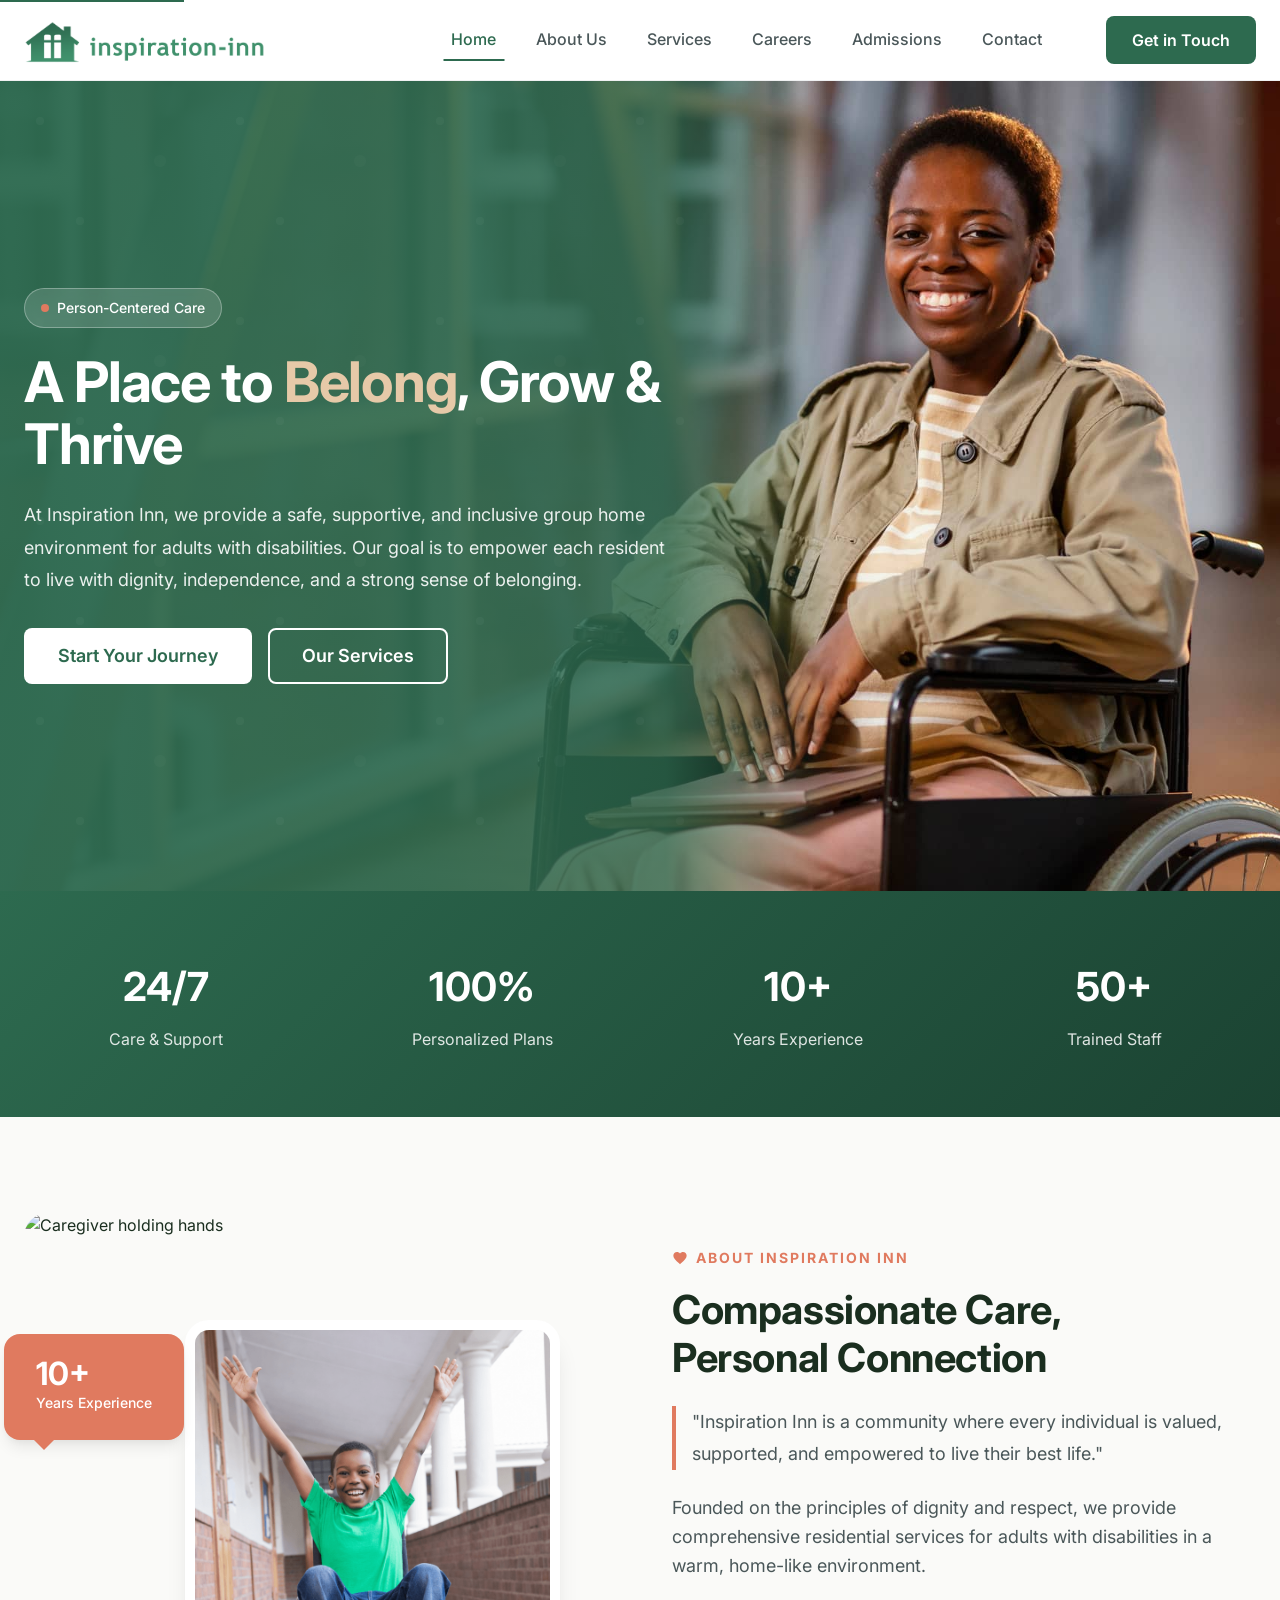
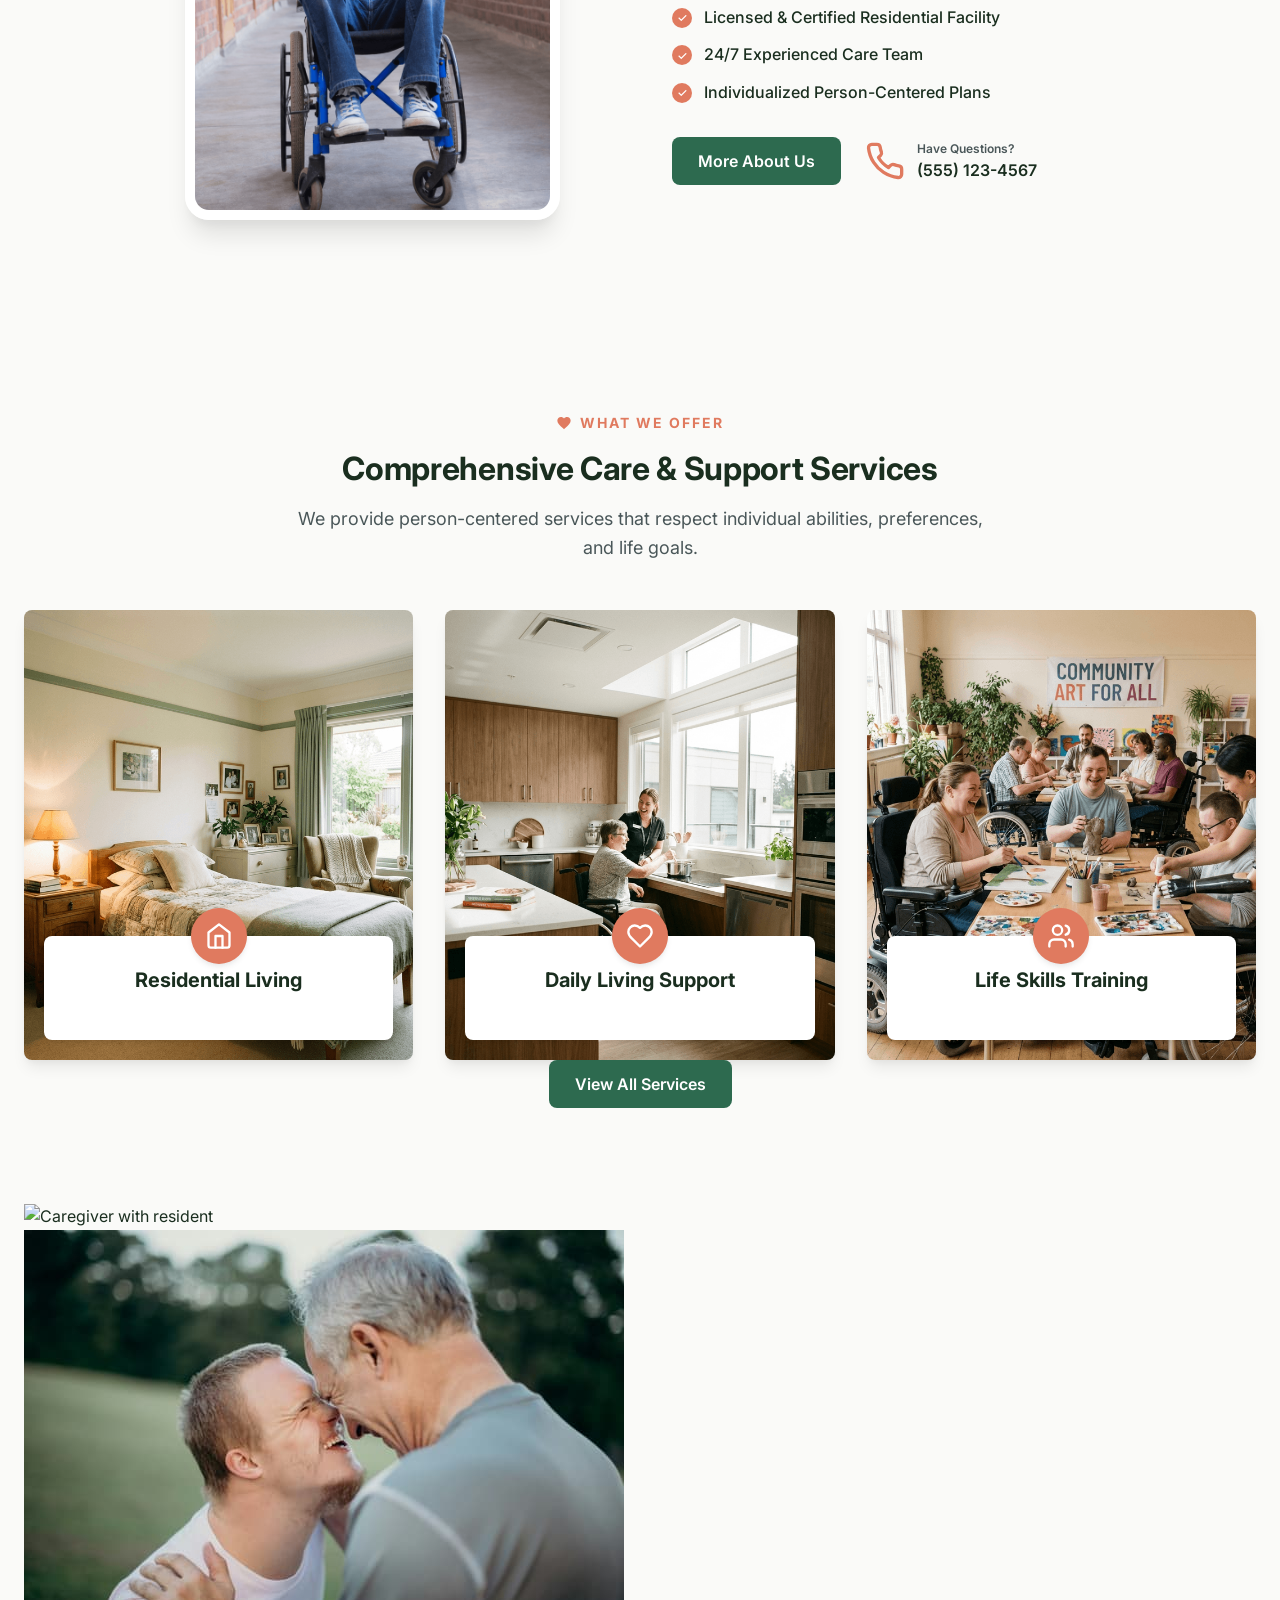
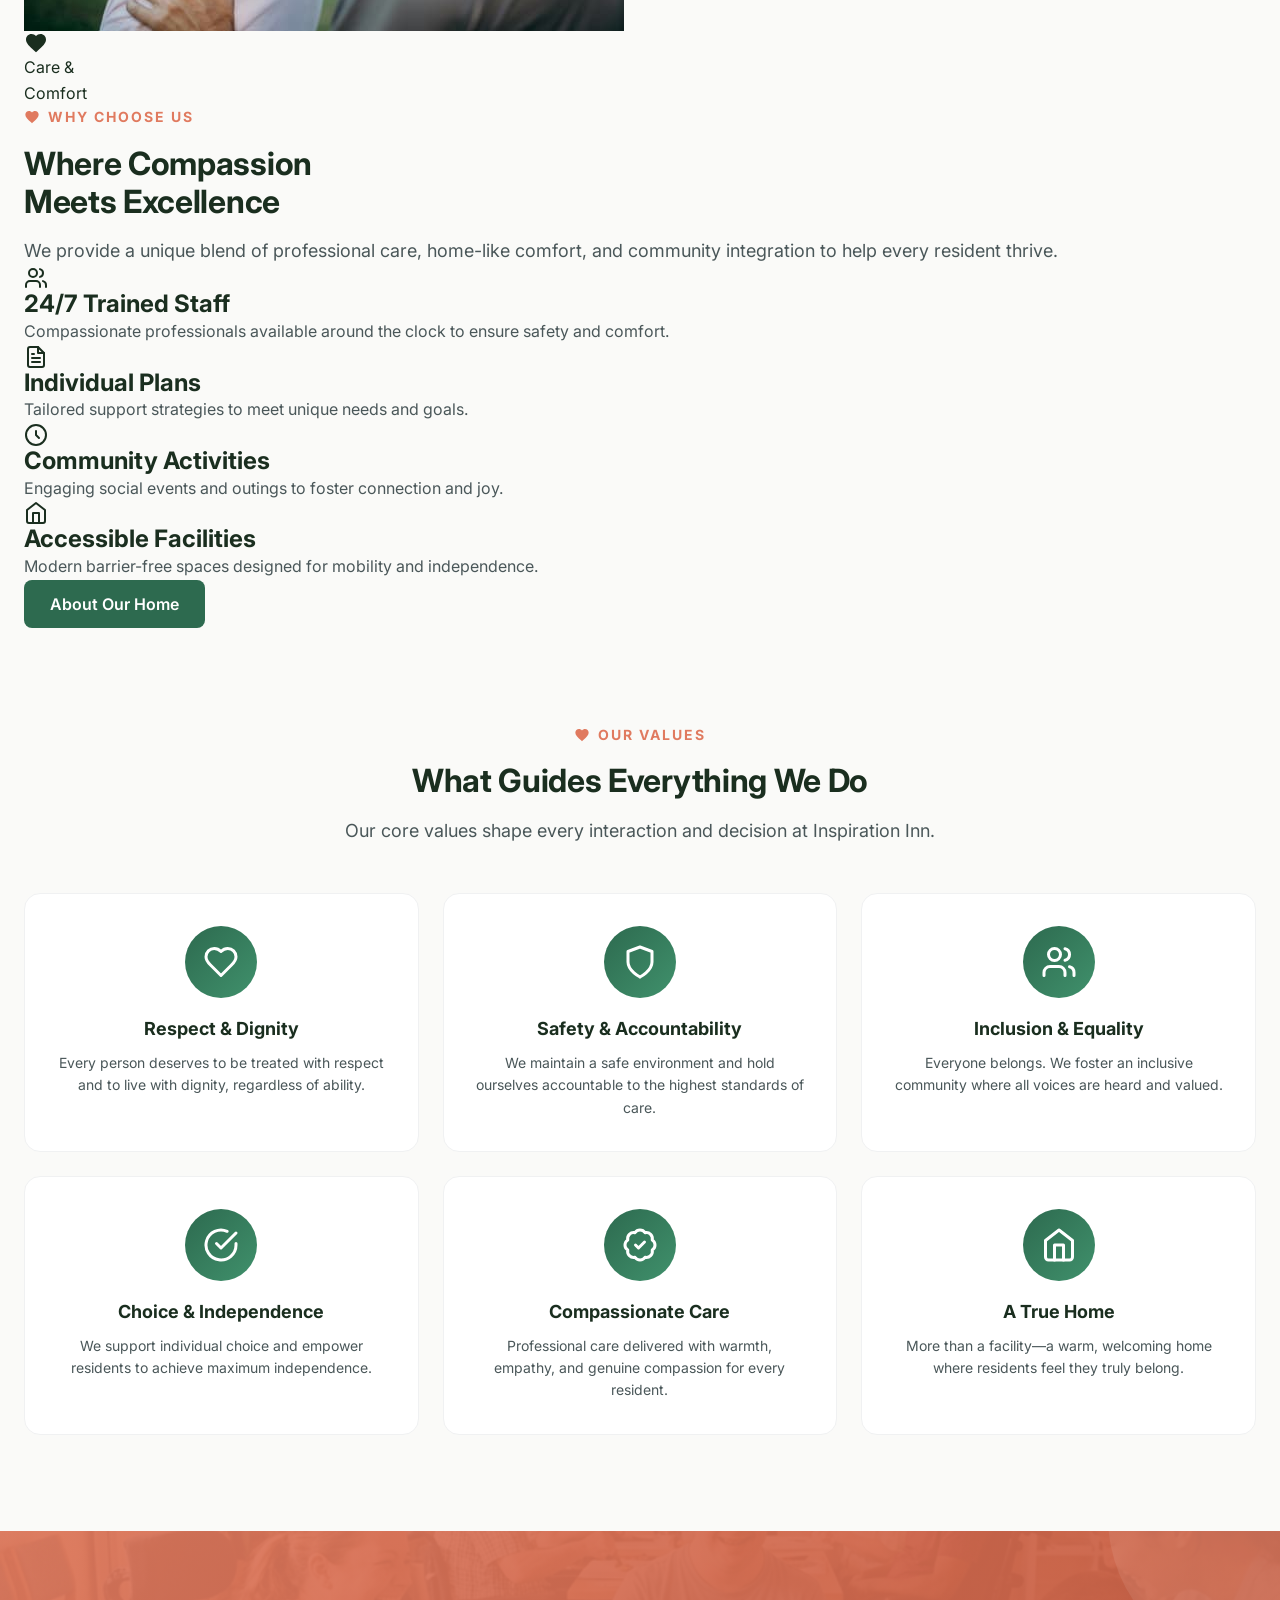
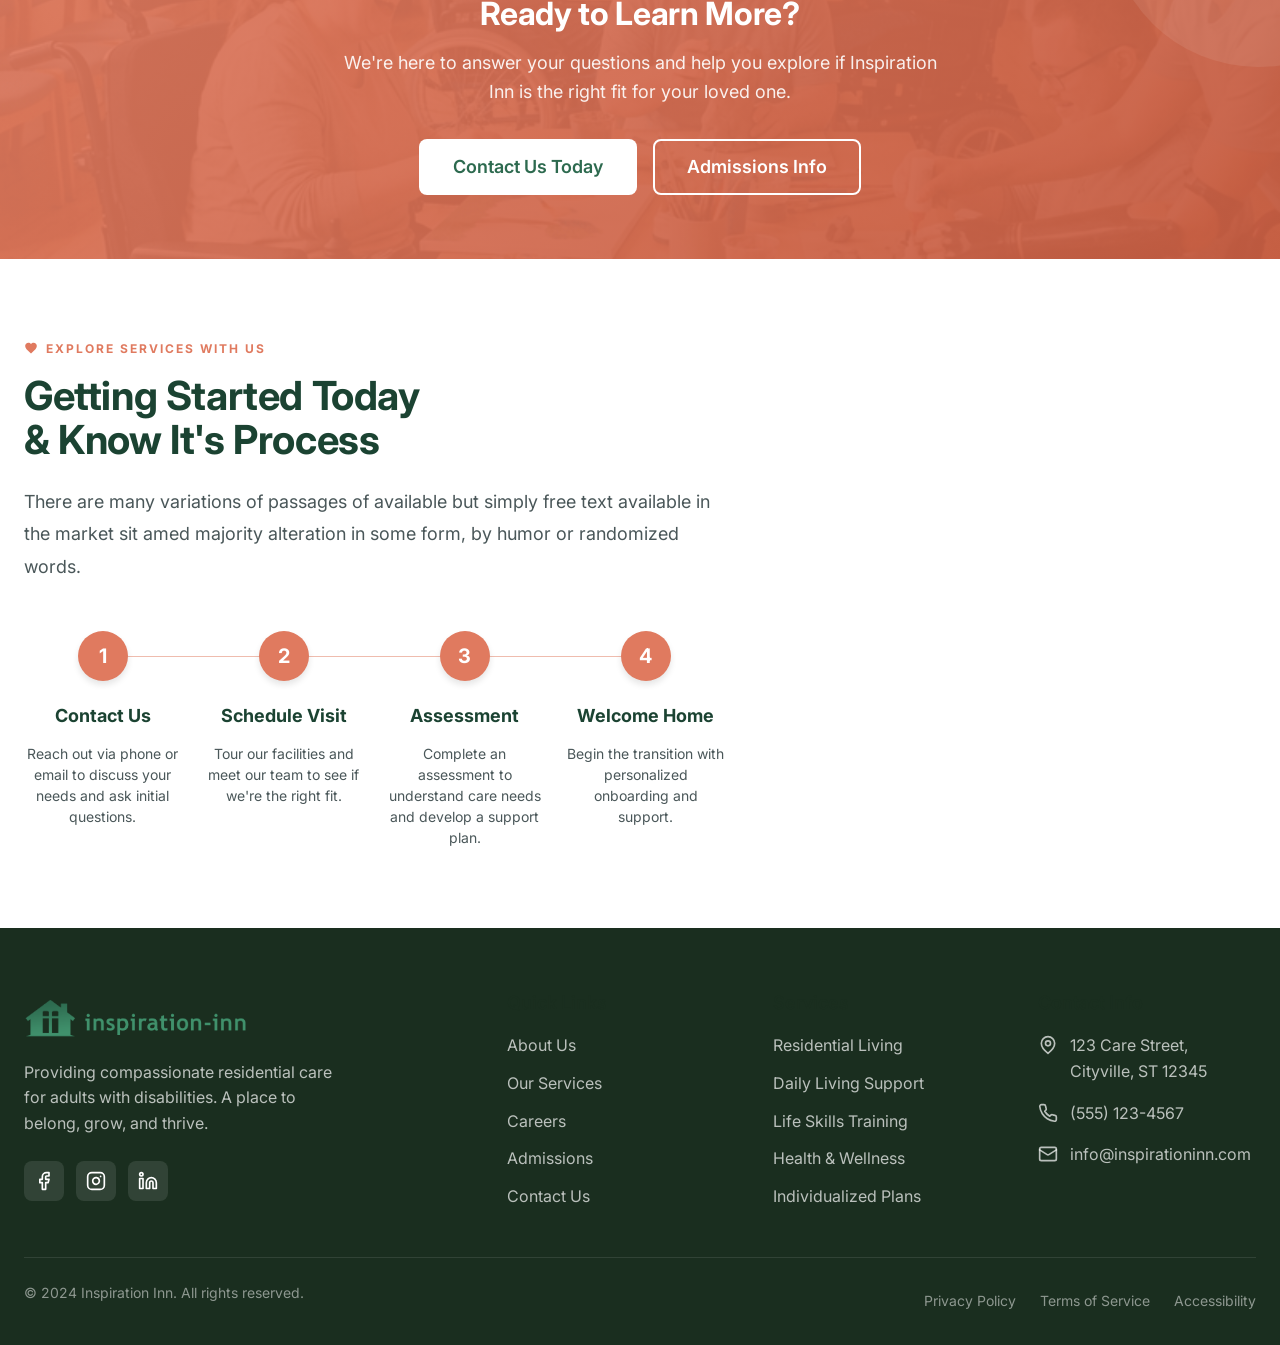
==== commit 6522c5f1: "logo  update" ====
--- a/index.html
+++ b/index.html
@@ -34,8 +34,7 @@
     <div class="container">
       <div class="header-inner">
         <a href="index.html" class="logo">
-          <span class="logo-icon">II</span>
-          <span>Inspiration Inn</span>
+          <img src="images/logo.png" alt="Inspiration Inn Logo" class="logo-image">
         </a>
 
         <nav class="nav" aria-label="Main navigation">
@@ -576,8 +575,7 @@
       <div class="footer-grid">
         <div class="footer-brand">
           <a href="index.html" class="footer-logo">
-            <span class="footer-logo-icon">II</span>
-            <span>Inspiration Inn</span>
+            <img src="images/logo.png" alt="Inspiration Inn Logo" class="footer-logo-image">
           </a>
           <p class="footer-text">
             Providing compassionate residential care for adults with disabilities. A place to belong, grow, and thrive.
--- a/css/styles.css
+++ b/css/styles.css
@@ -585,17 +585,10 @@
   color: var(--color-primary);
 }
 
-.logo-icon {
-  width: 48px;
-  height: 48px;
-  background: linear-gradient(135deg, var(--color-primary), var(--color-primary-light));
-  border-radius: var(--radius-lg);
-  display: flex;
-  align-items: center;
-  justify-content: center;
-  color: var(--color-white);
-  font-weight: var(--font-weight-bold);
-  font-size: var(--font-size-lg);
+.logo-image {
+  max-height: 52px;
+  width: auto;
+  object-fit: contain;
 }
 
 .nav {
@@ -2090,14 +2083,10 @@
   margin-bottom: var(--space-5);
 }
 
-.footer-logo-icon {
-  width: 48px;
-  height: 48px;
-  background: linear-gradient(135deg, var(--color-primary), var(--color-primary-light));
-  border-radius: var(--radius-lg);
-  display: flex;
-  align-items: center;
-  justify-content: center;
+.footer-logo-image {
+  max-height: 48px;
+  width: auto;
+  object-fit: contain;
 }
 
 .footer-text {
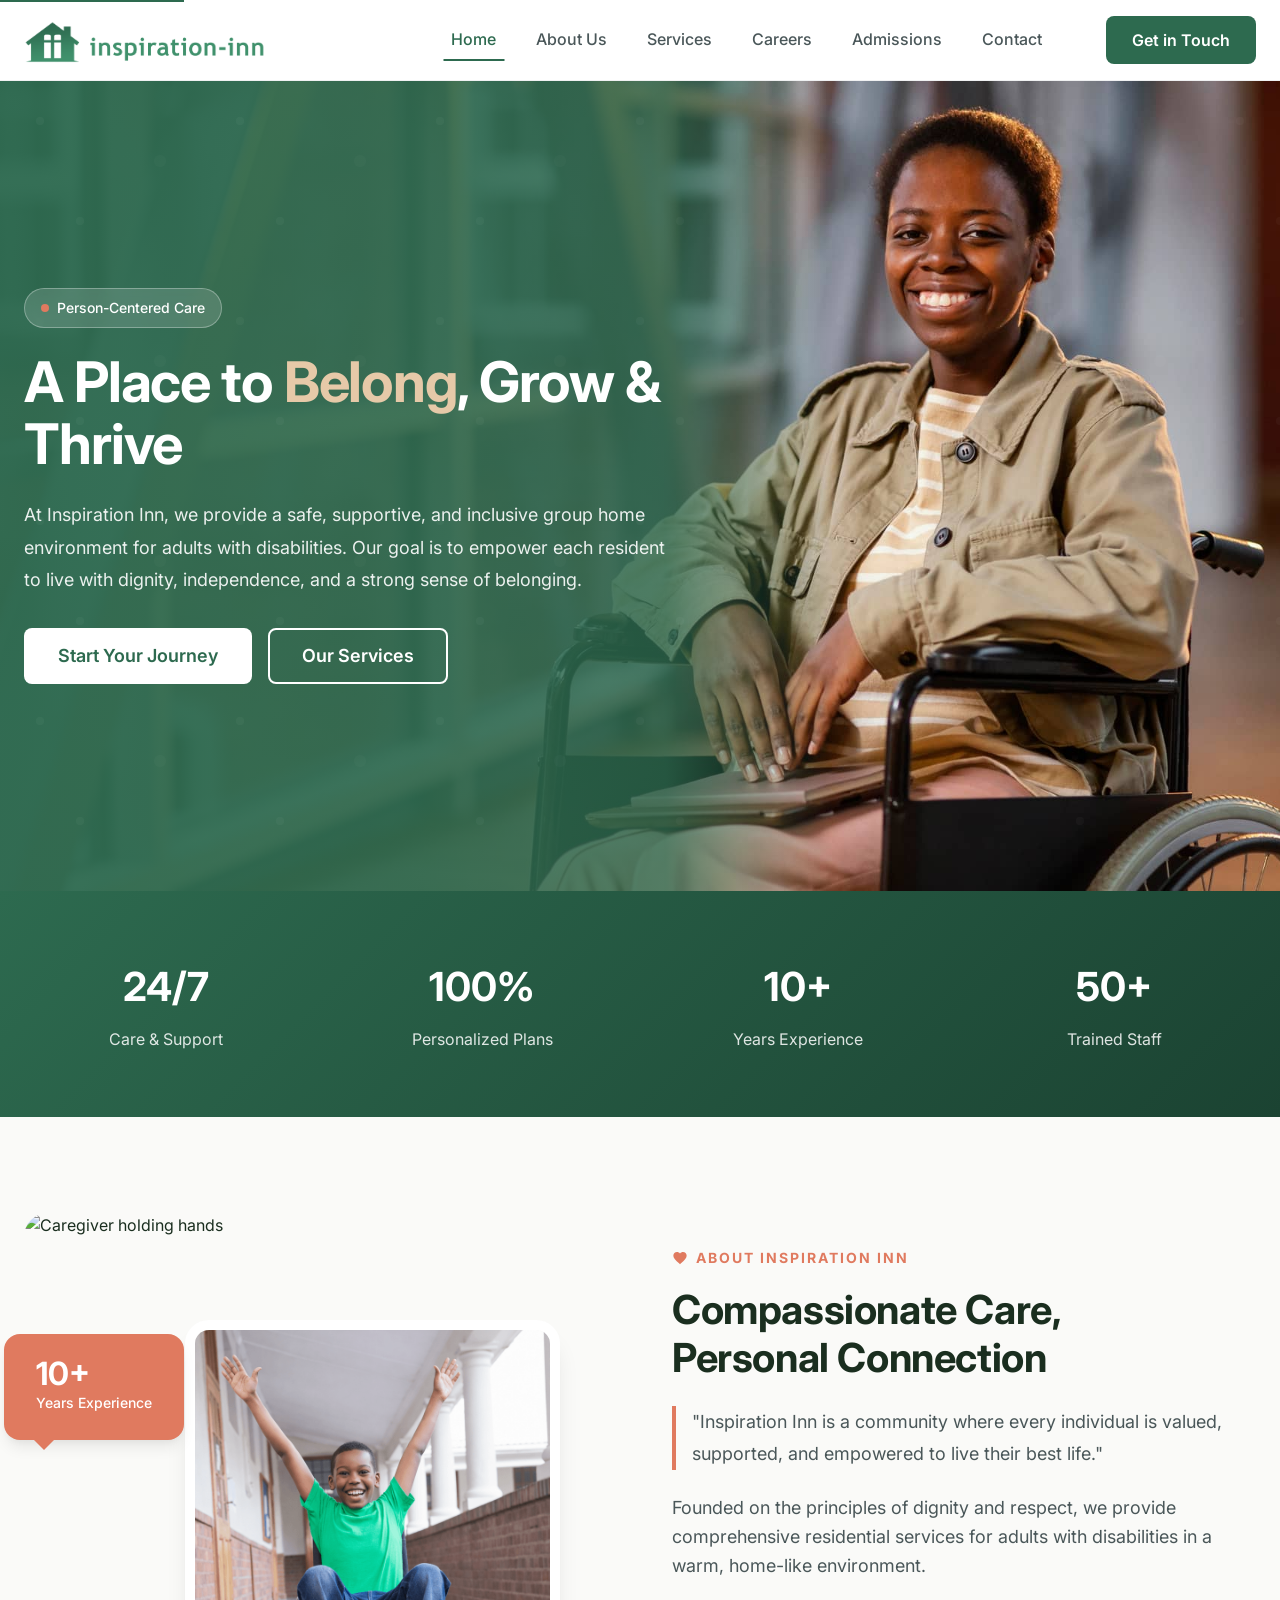
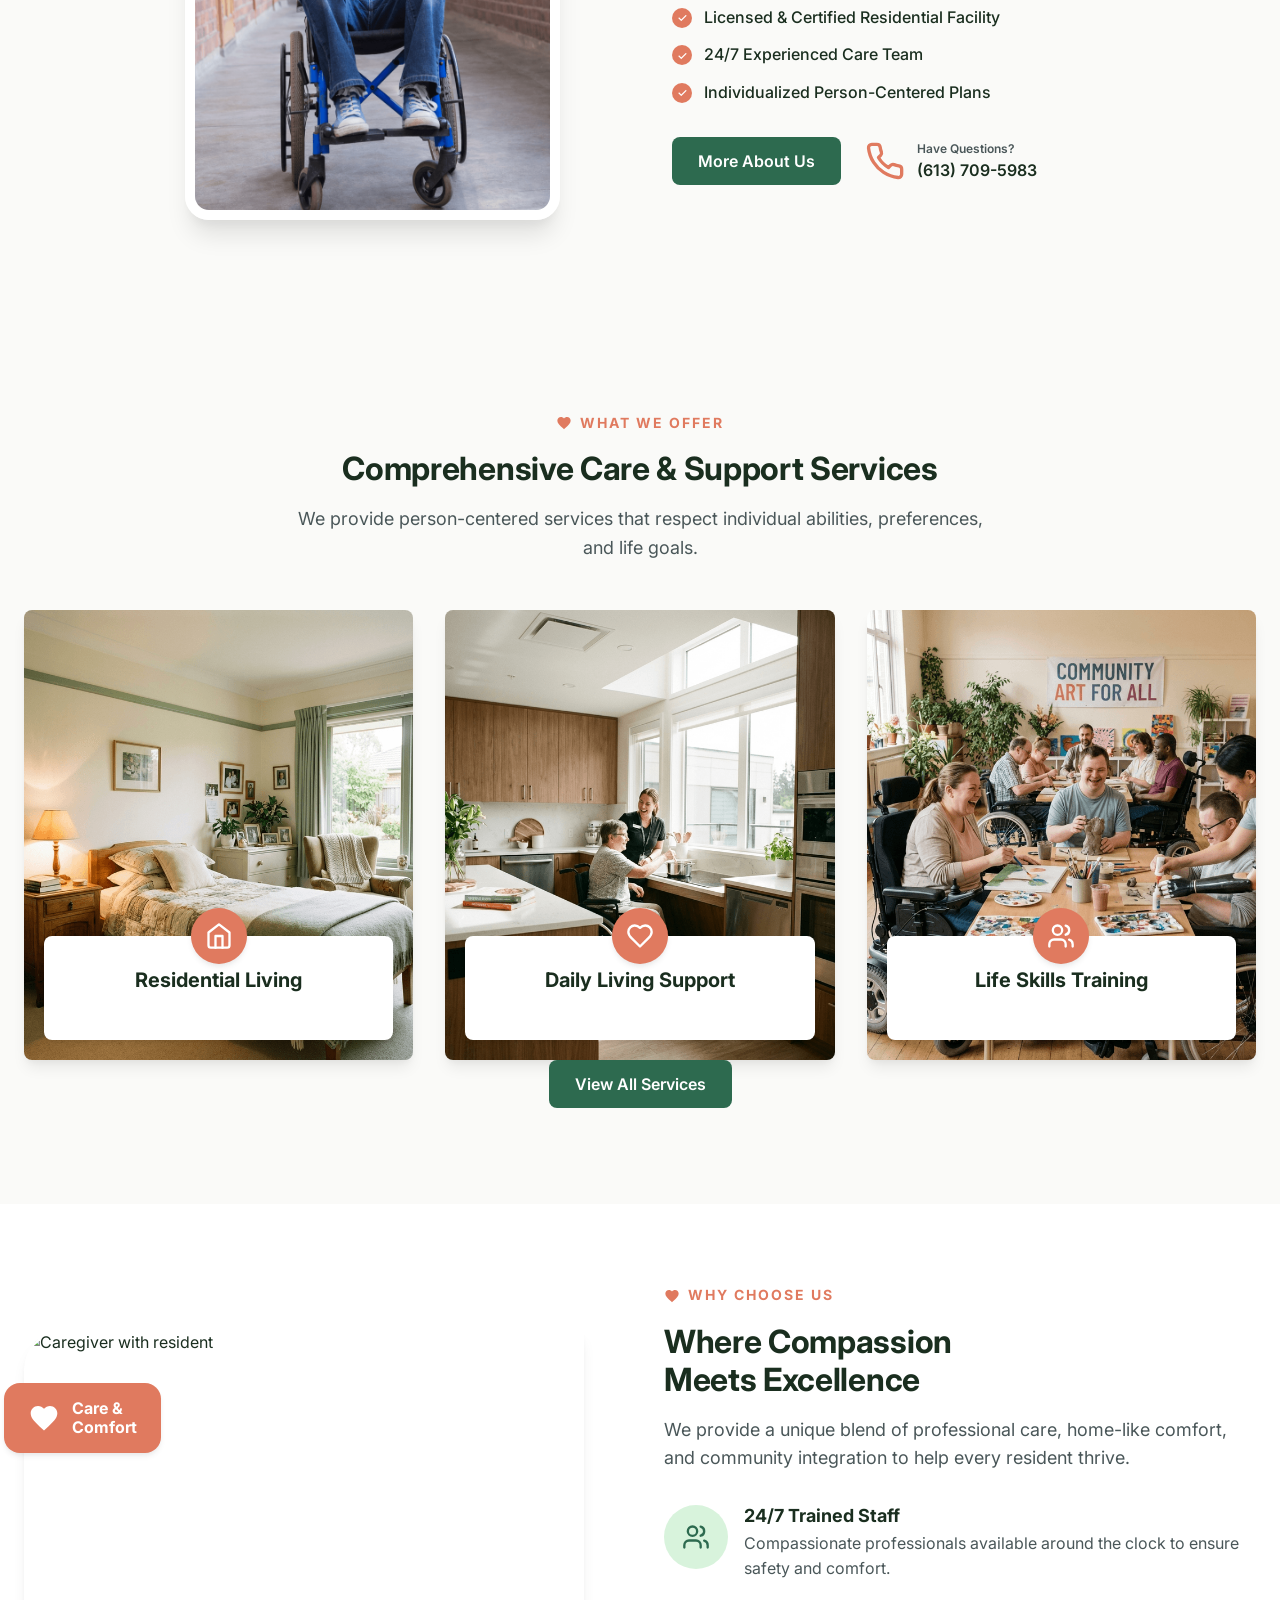
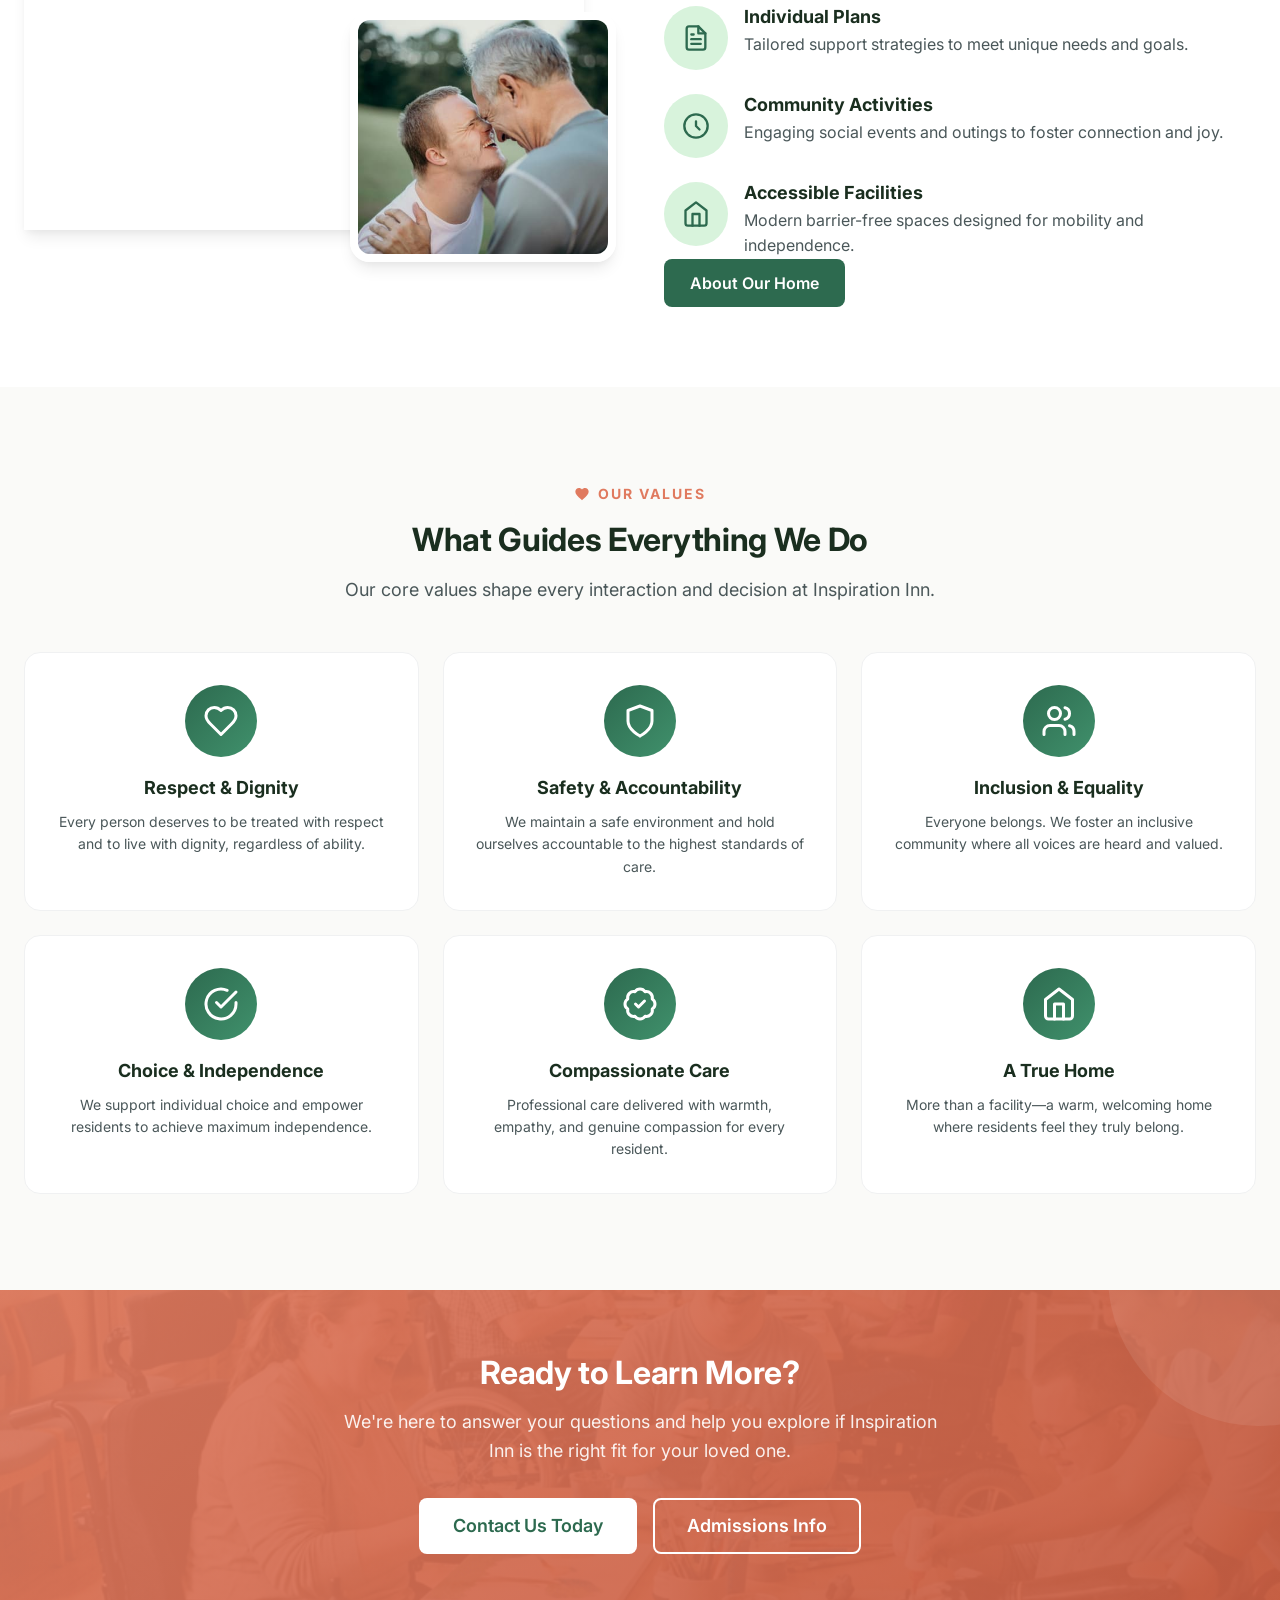
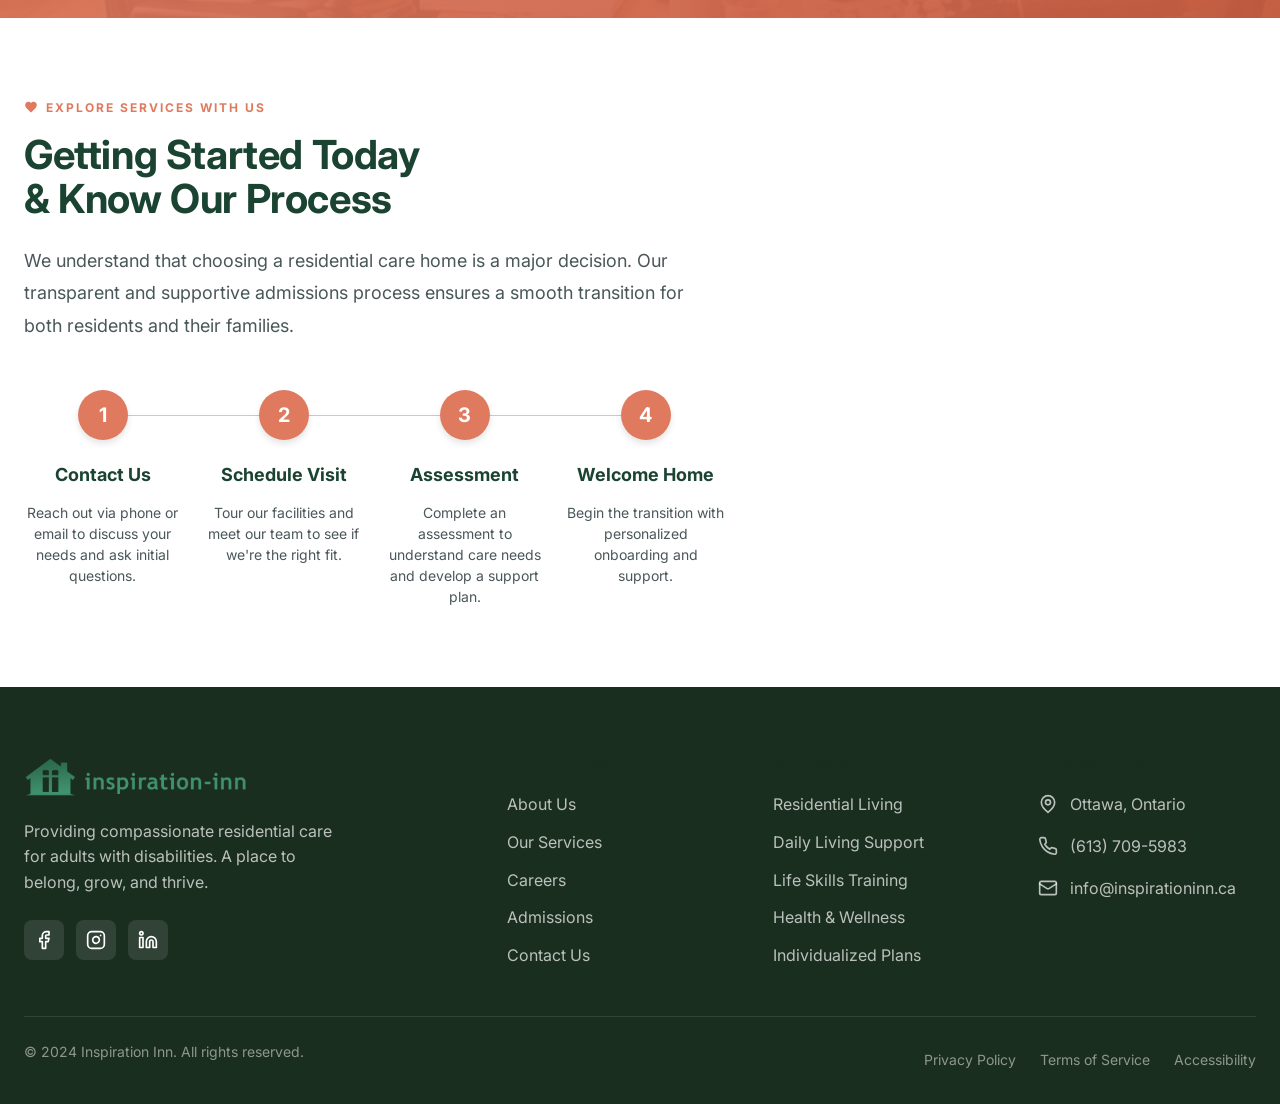
==== commit 41839fe7: "updates" ====
--- a/index.html
+++ b/index.html
@@ -173,7 +173,7 @@
                 </div>
                 <div>
                   <div style="font-size: 12px; color: var(--color-text-secondary);">Have Questions?</div>
-                  <div>(555) 123-4567</div>
+                  <div>(613) 709-5983</div>
                 </div>
               </div>
             </div>
@@ -531,10 +531,9 @@
             </svg>
             Explore Services With Us
           </div>
-          <h2 class="process-heading">Getting Started Today<br>& Know It's Process</h2>
+          <h2 class="process-heading">Getting Started Today<br>& Know Our Process</h2>
           <p class="process-description">
-            There are many variations of passages of available but simply free text available in the market sit amed
-            majority alteration in some form, by humor or randomized words.
+            We understand that choosing a residential care home is a major decision. Our transparent and supportive admissions process ensures a smooth transition for both residents and their families.
           </p>
 
           <div class="process-steps-grid">
@@ -636,7 +635,7 @@
               <path d="M20 10c0 6-8 12-8 12s-8-6-8-12a8 8 0 0 1 16 0Z" />
               <circle cx="12" cy="10" r="3" />
             </svg>
-            <span>123 Care Street, Cityville, ST 12345</span>
+            <span>Ottawa, Ontario</span>
           </div>
           <div class="footer-contact-item">
             <svg xmlns="http://www.w3.org/2000/svg" width="20" height="20" viewBox="0 0 24 24" fill="none"
@@ -644,7 +643,7 @@
               <path
                 d="M22 16.92v3a2 2 0 0 1-2.18 2 19.79 19.79 0 0 1-8.63-3.07 19.5 19.5 0 0 1-6-6 19.79 19.79 0 0 1-3.07-8.67A2 2 0 0 1 4.11 2h3a2 2 0 0 1 2 1.72 12.84 12.84 0 0 0 .7 2.81 2 2 0 0 1-.45 2.11L8.09 9.91a16 16 0 0 0 6 6l1.27-1.27a2 2 0 0 1 2.11-.45 12.84 12.84 0 0 0 2.81.7A2 2 0 0 1 22 16.92z" />
             </svg>
-            <span>(555) 123-4567</span>
+            <span>(613) 709-5983</span>
           </div>
           <div class="footer-contact-item">
             <svg xmlns="http://www.w3.org/2000/svg" width="20" height="20" viewBox="0 0 24 24" fill="none"
@@ -652,7 +651,7 @@
               <rect width="20" height="16" x="2" y="4" rx="2" />
               <path d="m22 7-8.97 5.7a1.94 1.94 0 0 1-2.06 0L2 7" />
             </svg>
-            <span>info@inspirationinn.com</span>
+            <span>info@inspirationinn.ca</span>
           </div>
         </div>
       </div>
@@ -671,4 +670,4 @@
   <script src="js/main.js"></script>
 </body>
 
-</html>+</html>
--- a/css/styles.css
+++ b/css/styles.css
@@ -2187,6 +2187,131 @@
 }
 
 /* ============================================
+   WHY CHOOSE US SECTION
+   ============================================ */
+.why-choose-section {
+  padding: var(--space-20) 0;
+  background-color: var(--color-surface);
+  overflow: hidden;
+}
+
+.pictorial-wrapper {
+  display: grid;
+  gap: var(--space-12);
+}
+
+.pic-collage {
+  position: relative;
+  padding-right: var(--space-8);
+  padding-bottom: var(--space-8);
+}
+
+.pic-main-img-wrapper {
+  position: relative;
+  border-radius: 40px 0 40px 0;
+  overflow: hidden;
+  height: 500px;
+  box-shadow: var(--shadow-lg);
+}
+
+.pic-main-img {
+  width: 100%;
+  height: 100%;
+  object-fit: cover;
+}
+
+.pic-accent-img-wrapper {
+  position: absolute;
+  bottom: 0;
+  right: 0;
+  width: 45%;
+  height: 250px;
+  border-radius: 20px;
+  overflow: hidden;
+  border: 8px solid var(--color-surface);
+  box-shadow: var(--shadow-lg);
+  z-index: 2;
+}
+
+.pic-accent-img {
+  width: 100%;
+  height: 100%;
+  object-fit: cover;
+}
+
+.pic-badge {
+  position: absolute;
+  top: 10%;
+  left: -20px;
+  background-color: var(--color-secondary);
+  color: var(--color-white);
+  padding: var(--space-4) var(--space-6);
+  border-radius: var(--radius-lg);
+  display: inline-flex;
+  align-items: center;
+  gap: var(--space-3);
+  box-shadow: var(--shadow-md);
+  z-index: 3;
+  font-weight: var(--font-weight-bold);
+  line-height: 1.2;
+}
+
+.pic-badge svg {
+  width: 32px;
+  height: 32px;
+}
+
+.pic-content {
+  display: flex;
+  flex-direction: column;
+  justify-content: center;
+}
+
+.pic-header {
+  margin-bottom: var(--space-8);
+}
+
+.clean-list {
+  display: flex;
+  flex-direction: column;
+  gap: var(--space-6);
+}
+
+.clean-item {
+  display: flex;
+  align-items: flex-start;
+  gap: var(--space-4);
+}
+
+.clean-icon-box {
+  flex-shrink: 0;
+  width: 64px;
+  height: 64px;
+  border-radius: 50%;
+  background-color: var(--color-primary-50);
+  color: var(--color-primary);
+  display: flex;
+  align-items: center;
+  justify-content: center;
+}
+
+.clean-icon-box svg {
+  width: 28px;
+  height: 28px;
+}
+
+.clean-text h3 {
+  font-size: var(--font-size-lg);
+  margin-bottom: var(--space-1);
+  color: var(--color-text-primary);
+}
+
+.clean-text p {
+  color: var(--color-text-secondary);
+  margin: 0;
+}
+
+/* ============================================
    ANIMATIONS
    ============================================ */
 .fade-in {
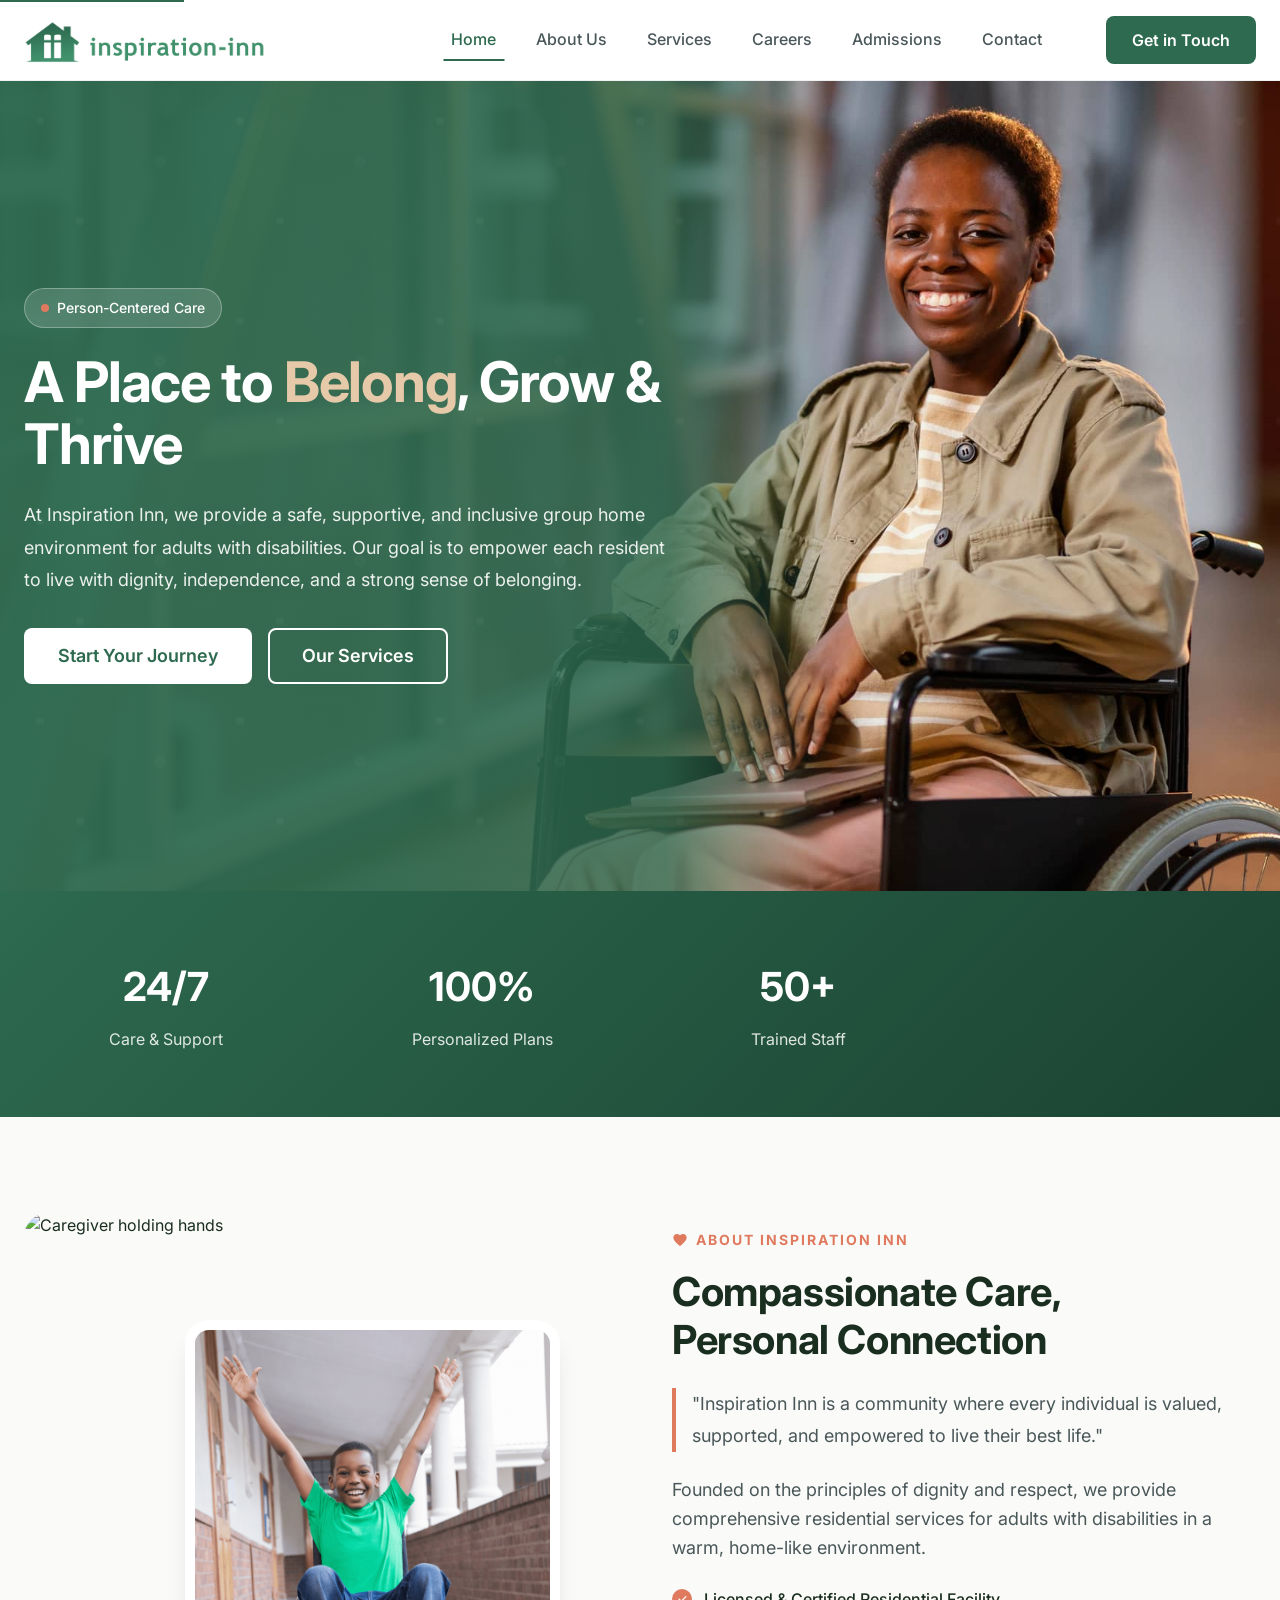
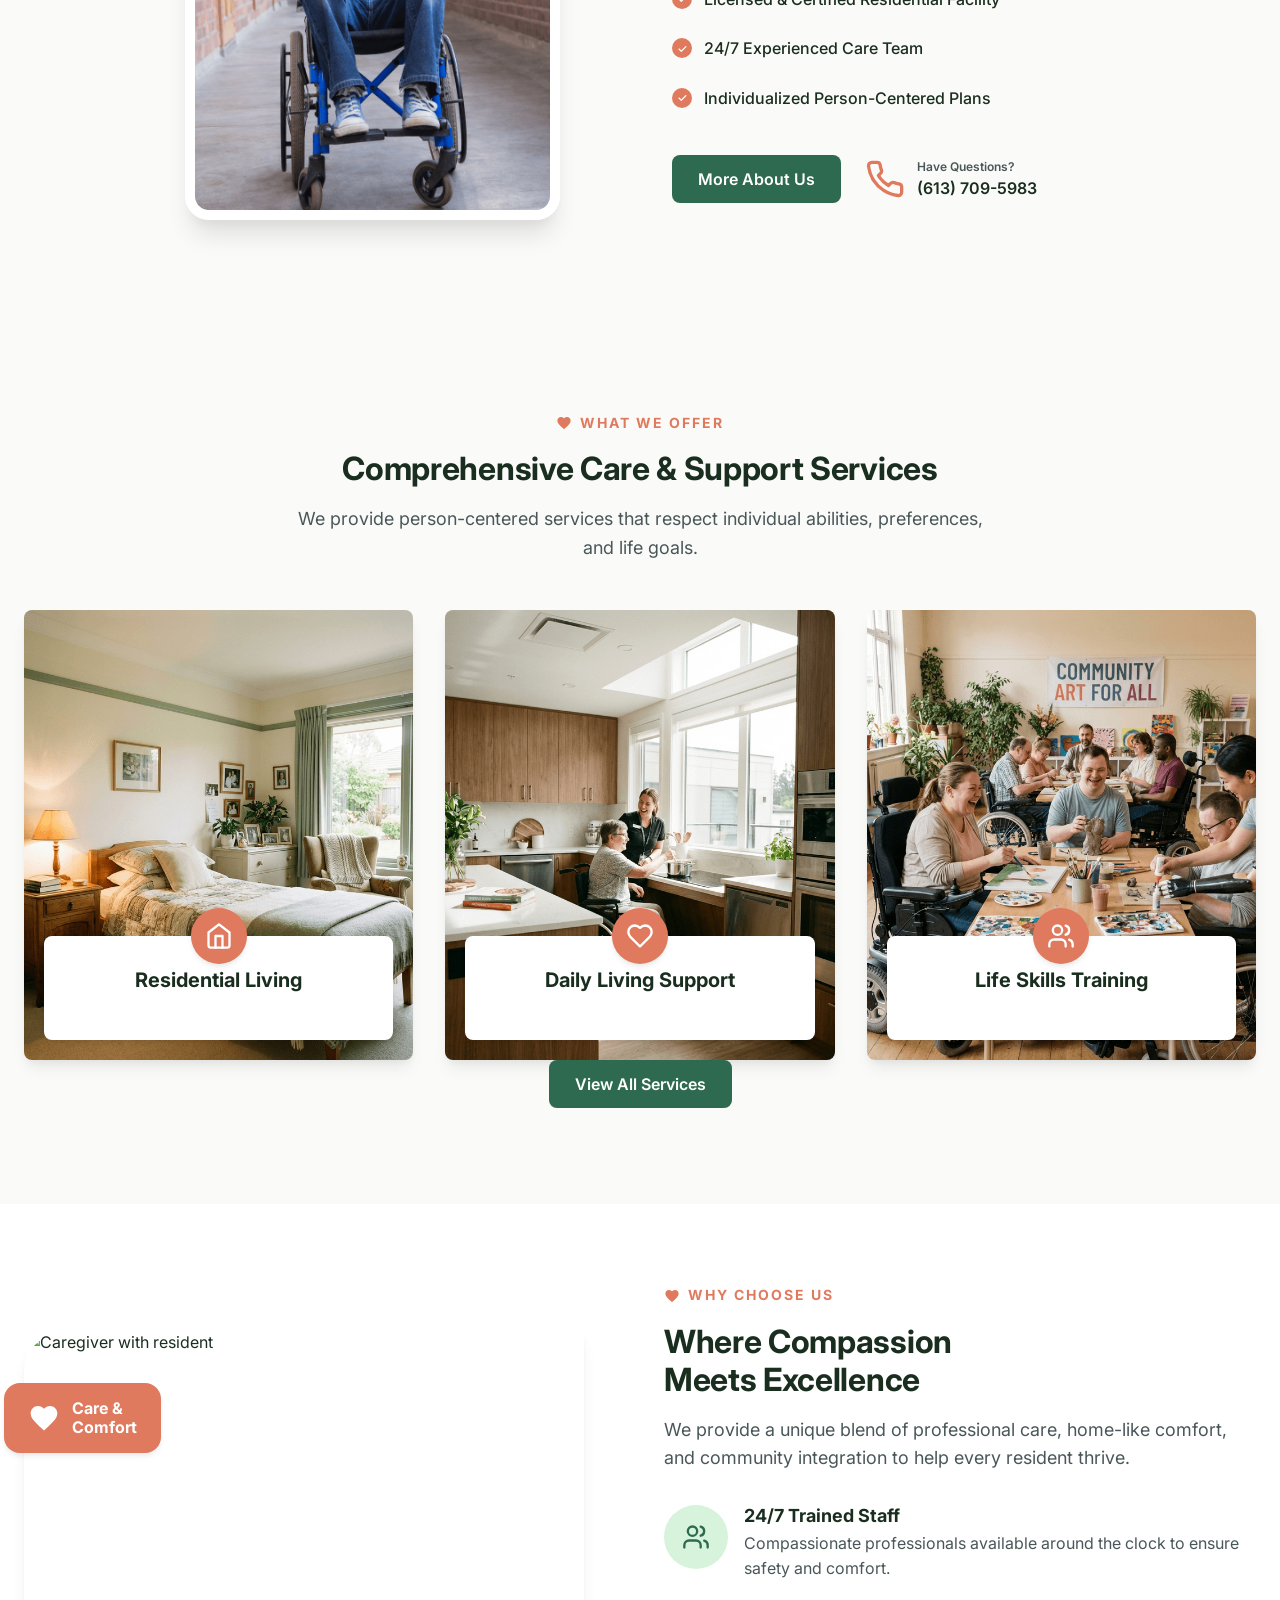
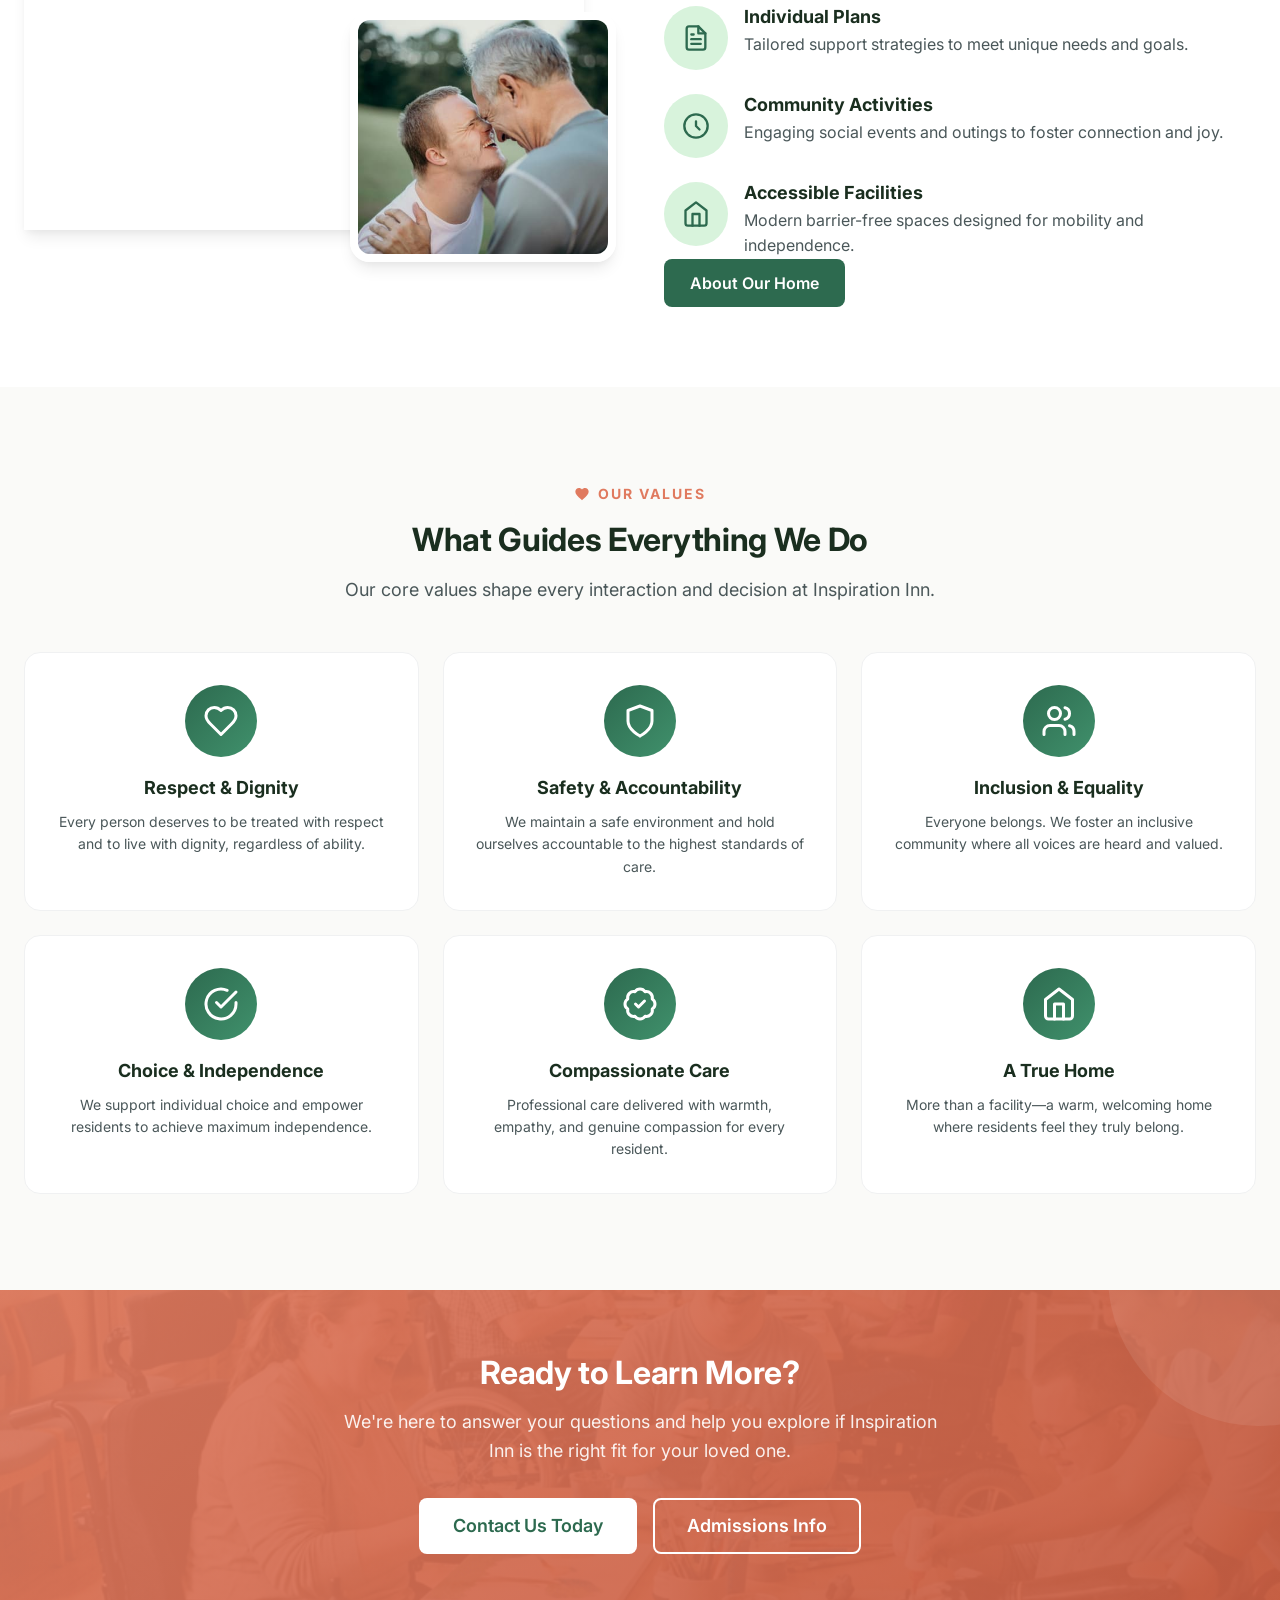
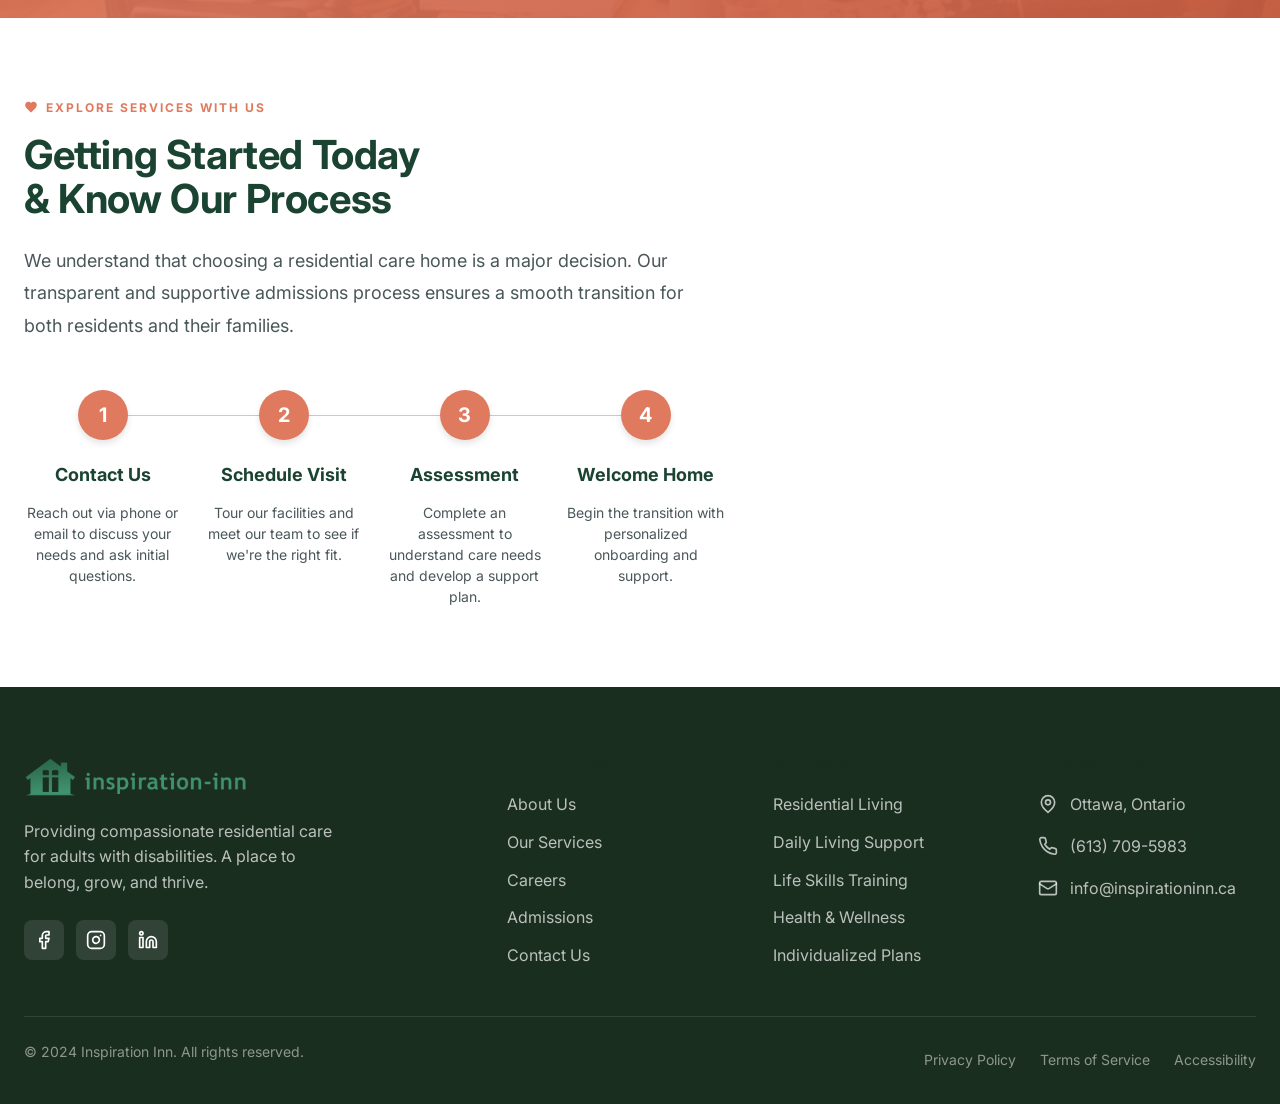
==== commit 6850d2a9: "updates" ====
--- a/index.html
+++ b/index.html
@@ -98,10 +98,7 @@
             <div class="stat-number">100%</div>
             <div class="stat-label">Personalized Plans</div>
           </div>
-          <div class="stat-item fade-in fade-in-delay-2">
-            <div class="stat-number">10+</div>
-            <div class="stat-label">Years Experience</div>
-          </div>
+
           <div class="stat-item fade-in fade-in-delay-3">
             <div class="stat-number">50+</div>
             <div class="stat-label">Trained Staff</div>
@@ -120,10 +117,7 @@
               decoding="async">
             <img src="images/about-3.png" alt="Caregiver with resident" class="about-image-front" loading="lazy"
               decoding="async">
-            <div class="about-stat-badge">
-              <span class="about-stat-number">10+</span>
-              <span class="about-stat-text">Years Experience</span>
-            </div>
+
           </div>
 
           <!-- Right: Content -->
--- a/css/styles.css
+++ b/css/styles.css
@@ -1,2949 +1,2965 @@
-/*
- * ============================================
- * INSPIRATION INN - Main Stylesheet
- * A warm, accessible design for residential care
- * ============================================
- */
-
-/* ============================================
-   CSS CUSTOM PROPERTIES (Design Tokens)
-   ============================================ */
-:root {
-  /* Colors - Primary Palette */
-  --color-primary: #2D6A4F;
-  --color-primary-light: #40916C;
-  --color-primary-dark: #1B4332;
-  --color-primary-50: #d8f3dc;
-
-  /* Colors - Secondary/Accent */
-  --color-secondary: #E07A5F;
-  --color-secondary-light: #E8998D;
-  --color-secondary-dark: #C65D42;
-
-  /* Colors - Accent */
-  --color-accent: #D4A574;
-  --color-accent-light: #E6C9A8;
-
-  /* Colors - Neutrals */
-  --color-white: #FFFFFF;
-  --color-background: #FAFAF8;
-  --color-surface: #FFFFFF;
-  --color-surface-alt: #F5F5F3;
-  --color-border: #E5E7E9;
-  --color-border-light: #F0F1F2;
-
-  /* Colors - Text */
-  --color-text-primary: #1A2E1F;
-  --color-text-secondary: #4A5759;
-  --color-text-muted: #6B7B7E;
-  --color-text-light: #8A9496;
-  --color-text-inverse: #FFFFFF;
-
-  /* Colors - Grays */
-  --color-gray-100: #f3f4f6;
-  --color-gray-200: #e5e7eb;
-
-  /* Typography */
-  --font-family: 'Inter', -apple-system, BlinkMacSystemFont, 'Segoe UI', Roboto, sans-serif;
-  --font-size-xs: 0.75rem;
-  --font-size-sm: 0.875rem;
-  --font-size-base: 1rem;
-  --font-size-lg: 1.125rem;
-  --font-size-xl: 1.25rem;
-  --font-size-2xl: 1.5rem;
-  --font-size-3xl: 2rem;
-  --font-size-4xl: 2.5rem;
-  --font-size-5xl: 3.5rem;
-
-  --font-weight-normal: 400;
-  --font-weight-medium: 500;
-  --font-weight-semibold: 600;
-  --font-weight-bold: 700;
-
-  --line-height-tight: 1.2;
-  --line-height-normal: 1.6;
-  --line-height-relaxed: 1.8;
-
-  /* Spacing */
-  --space-1: 0.25rem;
-  --space-2: 0.5rem;
-  --space-3: 0.75rem;
-  --space-4: 1rem;
-  --space-5: 1.25rem;
-  --space-6: 1.5rem;
-  --space-8: 2rem;
-  --space-10: 2.5rem;
-  --space-12: 3rem;
-  --space-16: 4rem;
-  --space-20: 5rem;
-  --space-24: 6rem;
-
-  /* Layout */
-  --container-max: 1280px;
-  --container-narrow: 960px;
-  --container-text: 720px;
-
-  /* Border Radius */
-  --radius-sm: 0.25rem;
-  --radius-md: 0.5rem;
-  --radius-lg: 1rem;
-  --radius-xl: 1.5rem;
-  --radius-full: 9999px;
-
-  /* Shadows */
-  --shadow-sm: 0 1px 2px rgba(0, 0, 0, 0.05);
-  --shadow-md: 0 4px 6px -1px rgba(0, 0, 0, 0.07), 0 2px 4px -1px rgba(0, 0, 0, 0.04);
-  --shadow-lg: 0 10px 15px -3px rgba(0, 0, 0, 0.08), 0 4px 6px -2px rgba(0, 0, 0, 0.04);
-  --shadow-xl: 0 20px 25px -5px rgba(0, 0, 0, 0.1), 0 10px 10px -5px rgba(0, 0, 0, 0.04);
-
-  /* Transitions */
-  --transition-fast: 150ms ease;
-  --transition-normal: 250ms ease;
-  --transition-slow: 350ms ease;
-
-  /* Z-index */
-  --z-dropdown: 100;
-  --z-sticky: 200;
-  --z-fixed: 300;
-  --z-modal-backdrop: 400;
-  --z-modal: 500;
-}
-
-/* ============================================
-   CSS RESET & BASE STYLES
-   ============================================ */
-*,
-*::before,
-*::after {
-  box-sizing: border-box;
-  margin: 0;
-  padding: 0;
-}
-
-html {
-  scroll-behavior: smooth;
-  font-size: 16px;
-  -webkit-text-size-adjust: 100%;
-}
-
-body {
-  font-family: var(--font-family);
-  font-size: var(--font-size-base);
-  line-height: var(--line-height-normal);
-  color: var(--color-text-primary);
-  background-color: var(--color-background);
-  -webkit-font-smoothing: antialiased;
-  -moz-osx-font-smoothing: grayscale;
-}
-
-/* Skip to content link for accessibility */
-.skip-link {
-  position: absolute;
-  top: -40px;
-  left: 0;
-  background: var(--color-primary);
-  color: var(--color-text-inverse);
-  padding: var(--space-2) var(--space-4);
-  z-index: var(--z-modal);
-  transition: top var(--transition-fast);
-}
-
-.skip-link:focus {
-  top: 0;
-}
-
-img,
-picture,
-video,
-canvas,
-svg {
-  display: block;
-  max-width: 100%;
-  height: auto;
-}
-
-input,
-button,
-textarea,
-select {
-  font: inherit;
-  color: inherit;
-}
-
-/* ============================================
-   PRELOADER
-   ============================================ */
-.preloader {
-  position: fixed;
-  top: 0;
-  left: 0;
-  width: 100%;
-  height: 100%;
-  background-color: var(--color-background);
-  z-index: 9999;
-  display: flex;
-  justify-content: center;
-  align-items: center;
-  transition: opacity 0.5s ease-out, visibility 0.5s ease-out;
-}
-
-.preloader.fade-out {
-  opacity: 0;
-  visibility: hidden;
-}
-
-.spinner {
-  width: 50px;
-  height: 50px;
-  border: 4px solid var(--color-primary-50);
-  border-top: 4px solid var(--color-primary);
-  border-radius: 50%;
-  animation: spin 1s linear infinite;
-}
-
-@keyframes spin {
-  0% {
-    transform: rotate(0deg);
-  }
-
-  100% {
-    transform: rotate(360deg);
-  }
-}
-
-/* ============================================
-   LAZY LOADING
-   ============================================ */
-img[loading="lazy"] {
-  opacity: 0;
-  transition: opacity 0.5s ease-in-out;
-}
-
-img.lazy-loaded {
-  opacity: 1;
-}
-
-button {
-  cursor: pointer;
-  border: none;
-  background: none;
-}
-
-a {
-  color: inherit;
-  text-decoration: none;
-}
-
-ul,
-ol {
-  list-style: none;
-}
-
-/* ============================================
-   TYPOGRAPHY
-   ============================================ */
-h1,
-h2,
-h3,
-h4,
-h5,
-h6 {
-  font-weight: var(--font-weight-bold);
-  line-height: var(--line-height-tight);
-  color: var(--color-text-primary);
-}
-
-h1 {
-  font-size: var(--font-size-4xl);
-  letter-spacing: -0.02em;
-}
-
-h2 {
-  font-size: var(--font-size-3xl);
-  letter-spacing: -0.01em;
-}
-
-h3 {
-  font-size: var(--font-size-2xl);
-}
-
-h4 {
-  font-size: var(--font-size-xl);
-}
-
-h5 {
-  font-size: var(--font-size-lg);
-}
-
-h6 {
-  font-size: var(--font-size-base);
-}
-
-p {
-  margin-bottom: var(--space-4);
-  color: var(--color-text-secondary);
-}
-
-p:last-child {
-  margin-bottom: 0;
-}
-
-.text-lead {
-  font-size: var(--font-size-lg);
-  line-height: var(--line-height-relaxed);
-  color: var(--color-text-secondary);
-}
-
-.text-small {
-  font-size: var(--font-size-sm);
-}
-
-.text-muted {
-  color: var(--color-text-muted);
-}
-
-.text-center {
-  text-align: center;
-}
-
-/* ============================================
-   LAYOUT UTILITIES
-   ============================================ */
-.container {
-  width: 100%;
-  max-width: var(--container-max);
-  margin: 0 auto;
-  padding: 0 var(--space-6);
-}
-
-.container-narrow {
-  max-width: var(--container-narrow);
-}
-
-.container-text {
-  max-width: var(--container-text);
-}
-
-.section {
-  padding: var(--space-16) 0;
-}
-
-.section-lg {
-  padding: var(--space-24) 0;
-}
-
-.section-sm {
-  padding: var(--space-10) 0;
-}
-
-/* Flexbox utilities */
-.flex {
-  display: flex;
-}
-
-.flex-col {
-  flex-direction: column;
-}
-
-.items-center {
-  align-items: center;
-}
-
-.items-start {
-  align-items: flex-start;
-}
-
-.justify-between {
-  justify-content: space-between;
-}
-
-.justify-center {
-  justify-content: center;
-}
-
-.gap-2 {
-  gap: var(--space-2);
-}
-
-.gap-3 {
-  gap: var(--space-3);
-}
-
-.gap-4 {
-  gap: var(--space-4);
-}
-
-.gap-6 {
-  gap: var(--space-6);
-}
-
-.gap-8 {
-  gap: var(--space-8);
-}
-
-/* Grid utilities */
-.grid {
-  display: grid;
-  gap: var(--space-6);
-}
-
-.grid-2 {
-  grid-template-columns: repeat(2, 1fr);
-}
-
-.grid-3 {
-  grid-template-columns: repeat(3, 1fr);
-}
-
-.grid-4 {
-  grid-template-columns: repeat(4, 1fr);
-}
-
-/* ============================================
-   BUTTONS
-   ============================================ */
-.btn {
-  display: inline-flex;
-  align-items: center;
-  justify-content: center;
-  gap: var(--space-2);
-  padding: var(--space-3) var(--space-6);
-  font-size: var(--font-size-base);
-  font-weight: var(--font-weight-semibold);
-  line-height: 1;
-  border-radius: var(--radius-md);
-  transition: all var(--transition-normal);
-  text-decoration: none;
-  border: 2px solid transparent;
-  min-height: 48px;
-}
-
-.btn:focus-visible {
-  outline: 3px solid var(--color-primary-light);
-  outline-offset: 2px;
-}
-
-.btn-primary {
-  background-color: var(--color-primary);
-  color: var(--color-text-inverse);
-}
-
-.btn-primary:hover {
-  background-color: var(--color-primary-dark);
-  transform: translateY(-2px);
-  box-shadow: var(--shadow-md);
-}
-
-.btn-secondary {
-  background-color: var(--color-secondary);
-  color: var(--color-text-inverse);
-}
-
-.btn-secondary:hover {
-  background-color: var(--color-secondary-dark);
-  transform: translateY(-2px);
-  box-shadow: var(--shadow-md);
-}
-
-.btn-outline {
-  background-color: transparent;
-  border-color: var(--color-primary);
-  color: var(--color-primary);
-}
-
-.btn-outline:hover {
-  background-color: var(--color-primary);
-  color: var(--color-text-inverse);
-}
-
-.btn-white {
-  background-color: var(--color-white);
-  color: var(--color-primary);
-}
-
-.btn-white:hover {
-  background-color: var(--color-primary-50);
-  transform: translateY(-2px);
-}
-
-.btn-lg {
-  padding: var(--space-4) var(--space-8);
-  font-size: var(--font-size-lg);
-  min-height: 56px;
-}
-
-.btn-sm {
-  padding: var(--space-2) var(--space-4);
-  font-size: var(--font-size-sm);
-  min-height: 40px;
-}
-
-.btn-icon {
-  width: 48px;
-  height: 48px;
-  padding: 0;
-  border-radius: var(--radius-full);
-}
-
-/* ============================================
-   CARDS
-   ============================================ */
-.card {
-  background: var(--color-surface);
-  border-radius: var(--radius-lg);
-  padding: var(--space-6);
-  box-shadow: var(--shadow-sm);
-  transition: all var(--transition-normal);
-}
-
-.card:hover {
-  box-shadow: var(--shadow-lg);
-  transform: translateY(-4px);
-}
-
-.card-flat {
-  box-shadow: none;
-  border: 1px solid var(--color-border);
-}
-
-.card-flat:hover {
-  box-shadow: var(--shadow-md);
-  border-color: var(--color-primary-light);
-}
-
-.card-icon {
-  width: 64px;
-  height: 64px;
-  display: flex;
-  align-items: center;
-  justify-content: center;
-  background: var(--color-primary-50);
-  border-radius: var(--radius-lg);
-  margin-bottom: var(--space-4);
-  color: var(--color-primary);
-}
-
-.card-icon svg {
-  width: 32px;
-  height: 32px;
-}
-
-.card-title {
-  font-size: var(--font-size-xl);
-  font-weight: var(--font-weight-semibold);
-  margin-bottom: var(--space-3);
-  color: var(--color-text-primary);
-}
-
-.card-text {
-  color: var(--color-text-secondary);
-  margin-bottom: var(--space-4);
-}
-
-.card-link {
-  display: inline-flex;
-  align-items: center;
-  gap: var(--space-2);
-  color: var(--color-primary);
-  font-weight: var(--font-weight-medium);
-  transition: gap var(--transition-fast);
-}
-
-.card-link:hover {
-  gap: var(--space-3);
-}
-
-/* ============================================
-   HEADER & NAVIGATION
-   ============================================ */
-.header {
-  position: sticky;
-  top: 0;
-  z-index: var(--z-sticky);
-  background: var(--color-white);
-  border-bottom: 1px solid var(--color-border-light);
-  transition: box-shadow var(--transition-normal);
-}
-
-.header.scrolled {
-  box-shadow: var(--shadow-md);
-}
-
-.header-inner {
-  display: flex;
-  align-items: center;
-  justify-content: space-between;
-  height: 80px;
-}
-
-.logo {
-  display: flex;
-  align-items: center;
-  gap: var(--space-3);
-  font-size: var(--font-size-xl);
-  font-weight: var(--font-weight-bold);
-  color: var(--color-primary);
-}
-
-.logo-image {
-  max-height: 52px;
-  width: auto;
-  object-fit: contain;
-}
-
-.nav {
-  display: flex;
-  align-items: center;
-  gap: var(--space-8);
-}
-
-.nav-list {
-  display: flex;
-  align-items: center;
-  gap: var(--space-2);
-}
-
-.nav-link {
-  display: block;
-  padding: var(--space-2) var(--space-4);
-  font-weight: var(--font-weight-medium);
-  color: var(--color-text-secondary);
-  border-radius: var(--radius-md);
-  transition: all var(--transition-fast);
-  position: relative;
-}
-
-.nav-link:hover,
-.nav-link.active {
-  color: var(--color-primary);
-  background: transparent;
-}
-
-.nav-link::after {
-  content: '';
-  position: absolute;
-  bottom: 0;
-  left: 50%;
-  width: 0;
-  height: 2px;
-  background: var(--color-primary);
-  transition: all var(--transition-fast);
-  transform: translateX(-50%);
-}
-
-.nav-link:hover::after,
-.nav-link.active::after {
-  width: calc(100% - var(--space-4));
-}
-
-.nav-cta {
-  margin-left: var(--space-4);
-}
-
-/* Mobile Navigation */
-.nav-toggle {
-  display: none;
-  flex-direction: column;
-  gap: 5px;
-  padding: var(--space-2);
-  z-index: calc(var(--z-fixed) + 1);
-}
-
-.nav-toggle span {
-  display: block;
-  width: 24px;
-  height: 2px;
-  background: var(--color-text-primary);
-  border-radius: 2px;
-  transition: all var(--transition-fast);
-}
-
-.nav-toggle.active span:nth-child(1) {
-  transform: rotate(45deg) translate(5px, 5px);
-}
-
-.nav-toggle.active span:nth-child(2) {
-  opacity: 0;
-}
-
-.nav-toggle.active span:nth-child(3) {
-  transform: rotate(-45deg) translate(5px, -5px);
-}
-
-/* ============================================
-   HERO SECTION
-   ============================================ */
-.hero {
-  position: relative;
-  min-height: 90vh;
-  display: flex;
-  align-items: center;
-  background: url('../images/admision-pro2.jpg') center center / cover no-repeat;
-  overflow: hidden;
-}
-
-/* Left gradient overlay */
-.hero::before {
-  content: '';
-  position: absolute;
-  top: 0;
-  left: 0;
-  width: 65%;
-  height: 100%;
-  background: linear-gradient(90deg,
-      rgba(45, 106, 79, 0.95) 0%,
-      rgba(45, 106, 79, 0.9) 50%,
-      rgba(45, 106, 79, 0.8) 80%,
-      rgba(45, 106, 79, 0) 100%);
-  pointer-events: none;
-  z-index: 1;
-}
-
-/* Pattern overlay for texture */
-.hero::after {
-  content: '';
-  position: absolute;
-  top: 0;
-  left: 0;
-  width: 100%;
-  height: 100%;
-  background: url('data:image/svg+xml,<svg xmlns="http://www.w3.org/2000/svg" viewBox="0 0 100 100"><circle cx="20" cy="20" r="2" fill="white" opacity="0.03"/><circle cx="80" cy="40" r="3" fill="white" opacity="0.02"/><circle cx="40" cy="70" r="2" fill="white" opacity="0.03"/></svg>') repeat;
-  background-size: 200px 200px;
-  pointer-events: none;
-  z-index: 2;
-}
-
-.hero-inner {
-  display: flex;
-  align-items: center;
-  position: relative;
-  z-index: 3;
-  min-height: inherit;
-  padding: var(--space-16) 0;
-}
-
-.hero-content {
-  max-width: 650px;
-}
-
-.hero-badge {
-  display: inline-flex;
-  align-items: center;
-  gap: var(--space-2);
-  padding: var(--space-2) var(--space-4);
-  background: rgba(255, 255, 255, 0.15);
-  border: 1px solid rgba(255, 255, 255, 0.3);
-  border-radius: var(--radius-full);
-  font-size: var(--font-size-sm);
-  font-weight: var(--font-weight-medium);
-  color: var(--color-white);
-  margin-bottom: var(--space-6);
-  backdrop-filter: blur(8px);
-}
-
-.hero-badge-dot {
-  width: 8px;
-  height: 8px;
-  background: var(--color-secondary);
-  border-radius: var(--radius-full);
-  animation: pulse 2s infinite;
-}
-
-@keyframes pulse {
-
-  0%,
-  100% {
-    transform: scale(1);
-    opacity: 1;
-  }
-
-  50% {
-    transform: scale(1.2);
-    opacity: 0.7;
-  }
-}
-
-.hero-title {
-  font-size: var(--font-size-5xl);
-  margin-bottom: var(--space-6);
-  color: var(--color-white);
-  line-height: 1.1;
-}
-
-.hero-title span {
-  color: var(--color-accent-light);
-}
-
-.hero-text {
-  font-size: var(--font-size-lg);
-  color: rgba(255, 255, 255, 0.9);
-  margin-bottom: var(--space-8);
-  line-height: var(--line-height-relaxed);
-}
-
-.hero-actions {
-  display: flex;
-  gap: var(--space-4);
-  flex-wrap: wrap;
-}
-
-.hero-actions .btn-primary {
-  background: var(--color-white);
-  color: var(--color-primary);
-}
-
-.hero-actions .btn-primary:hover {
-  background: var(--color-primary-50);
-  transform: translateY(-2px);
-}
-
-.hero-actions .btn-outline {
-  border-color: var(--color-white);
-  color: var(--color-white);
-}
-
-.hero-actions .btn-outline:hover {
-  background: rgba(255, 255, 255, 0.15);
-  color: var(--color-white);
-}
-
-.hero-image {
-  position: relative;
-}
-
-.hero-image-main {
-  border-radius: var(--radius-xl);
-  box-shadow: var(--shadow-xl);
-  width: 100%;
-  height: 500px;
-  object-fit: cover;
-  object-fit: cover;
-  /* background: url('../images/hero-hands.png') center center / cover no-repeat; - Removed unused background */
-}
-
-.hero-image-float {
-  position: absolute;
-  background: var(--color-white);
-  padding: var(--space-4);
-  border-radius: var(--radius-lg);
-  box-shadow: var(--shadow-lg);
-  animation: float 6s ease-in-out infinite;
-}
-
-.hero-image-float.top-right {
-  top: -20px;
-  right: -20px;
-}
-
-.hero-image-float.bottom-left {
-  bottom: 40px;
-  left: -30px;
-}
-
-@keyframes float {
-
-  0%,
-  100% {
-    transform: translateY(0);
-  }
-
-  50% {
-    transform: translateY(-10px);
-  }
-}
-
-.hero-stat {
-  display: flex;
-  align-items: center;
-  gap: var(--space-3);
-}
-
-.hero-stat-icon {
-  width: 48px;
-  height: 48px;
-  background: var(--color-primary-50);
-  border-radius: var(--radius-md);
-  display: flex;
-  align-items: center;
-  justify-content: center;
-  color: var(--color-primary);
-}
-
-.hero-stat-number {
-  font-size: var(--font-size-2xl);
-  font-weight: var(--font-weight-bold);
-  color: var(--color-primary);
-  line-height: 1;
-}
-
-.hero-stat-label {
-  font-size: var(--font-size-sm);
-  color: var(--color-text-muted);
-}
-
-/* ============================================
-   PAGE HERO (Internal Pages)
-   ============================================ */
-.page-hero {
-  background: url('../images/outdoor-garden.png') center center / cover no-repeat;
-  padding: var(--space-20) 0 var(--space-16);
-  text-align: center;
-  position: relative;
-  overflow: hidden;
-}
-
-/* Green color overlay */
-.page-hero::before {
-  content: '';
-  position: absolute;
-  top: 0;
-  left: 0;
-  right: 0;
-  bottom: 0;
-  background: linear-gradient(135deg, rgba(45, 106, 79, 0.92) 0%, rgba(27, 67, 50, 0.95) 100%);
-  z-index: 1;
-}
-
-/* Pattern overlay */
-.page-hero::after {
-  content: '';
-  position: absolute;
-  top: 0;
-  left: 0;
-  right: 0;
-  bottom: 0;
-  background: url('data:image/svg+xml,<svg xmlns="http://www.w3.org/2000/svg" viewBox="0 0 100 100"><circle cx="10" cy="80" r="50" fill="white" opacity="0.03"/><circle cx="90" cy="20" r="40" fill="white" opacity="0.03"/></svg>');
-  pointer-events: none;
-  z-index: 2;
-}
-
-.page-hero-content {
-  position: relative;
-  z-index: 3;
-}
-
-.page-hero-title {
-  font-size: var(--font-size-4xl);
-  color: var(--color-text-inverse);
-  margin-bottom: var(--space-4);
-}
-
-.page-hero-text {
-  font-size: var(--font-size-lg);
-  color: rgba(255, 255, 255, 0.85);
-  max-width: 600px;
-  margin: 0 auto;
-}
-
-.breadcrumb {
-  display: flex;
-  align-items: center;
-  justify-content: center;
-  gap: var(--space-2);
-  margin-bottom: var(--space-6);
-  font-size: var(--font-size-sm);
-  color: rgba(255, 255, 255, 0.7);
-}
-
-.breadcrumb a {
-  color: rgba(255, 255, 255, 0.85);
-  transition: color var(--transition-fast);
-}
-
-.breadcrumb a:hover {
-  color: var(--color-white);
-}
-
-.breadcrumb-separator {
-  color: rgba(255, 255, 255, 0.5);
-}
-
-/* ============================================
-   SECTION HEADERS
-   ============================================ */
-.section-header {
-  text-align: center;
-  max-width: 700px;
-  margin: 0 auto var(--space-12);
-}
-
-.section-tag {
-  color: var(--color-secondary);
-  font-weight: var(--font-weight-bold);
-  font-size: var(--font-size-sm);
-  text-transform: uppercase;
-  letter-spacing: 2px;
-  margin-bottom: var(--space-4);
-  display: inline-flex;
-  align-items: center;
-  gap: var(--space-2);
-}
-
-.section-tag svg {
-  width: 16px;
-  height: 16px;
-  fill: currentColor;
-}
-
-.section-title {
-  font-size: var(--font-size-3xl);
-  margin-bottom: var(--space-4);
-}
-
-.section-text {
-  font-size: var(--font-size-lg);
-  color: var(--color-text-secondary);
-}
-
-/* ============================================
-   FEATURES / SERVICES GRID
-   ============================================ */
-.features-grid {
-  display: grid;
-  grid-template-columns: repeat(3, 1fr);
-  gap: var(--space-8);
-}
-
-.feature-card {
-  text-align: center;
-  padding: var(--space-8);
-}
-
-.feature-icon {
-  width: 80px;
-  height: 80px;
-  margin: 0 auto var(--space-6);
-  background: linear-gradient(135deg, var(--color-primary-50), var(--color-white));
-  border-radius: var(--radius-xl);
-  display: flex;
-  align-items: center;
-  justify-content: center;
-  transition: transform var(--transition-normal);
-}
-
-.feature-card:hover .feature-icon {
-  transform: scale(1.1) rotate(5deg);
-}
-
-.feature-icon svg {
-  width: 40px;
-  height: 40px;
-  color: var(--color-primary);
-}
-
-.feature-title {
-  font-size: var(--font-size-xl);
-  margin-bottom: var(--space-3);
-}
-
-.feature-text {
-  color: var(--color-text-secondary);
-}
-
-/* Service Cards - New Design */
-.services-grid {
-  display: grid;
-  grid-template-columns: repeat(3, 1fr);
-  gap: var(--space-8);
-}
-
-.service-card {
-  position: relative;
-  border-radius: var(--radius-md);
-  overflow: hidden;
-  box-shadow: var(--shadow-lg);
-  height: 450px;
-  transition: all var(--transition-normal);
-}
-
-.service-card:hover {
-  box-shadow: var(--shadow-xl);
-  transform: translateY(-8px);
-}
-
-/* Image fills the entire card */
-.service-image-wrapper {
-  position: absolute;
-  top: 0;
-  left: 0;
-  width: 100%;
-  height: 100%;
-}
-
-.service-image {
-  width: 100%;
-  height: 100%;
-  object-fit: cover;
-  background: linear-gradient(135deg, var(--color-primary-light) 0%, var(--color-primary) 100%);
-}
-
-/* Specific service images */
-.service-image-residential {
-  background: url('../images/bedroom.png') center center / cover no-repeat;
-}
-
-.service-image-daily {
-  background: url('../images/kitchen.png') center center / cover no-repeat;
-}
-
-.service-image-skills {
-  background: url('../images/community-activity.png') center center / cover no-repeat;
-}
-
-.service-image-health {
-  background: url('../images/caregiver-wheelchair.png') center center / cover no-repeat;
-}
-
-.service-image-community {
-  background: url('../images/outdoor-garden.png') center center / cover no-repeat;
-}
-
-/* Content overlay - floats over image */
-.service-content {
-  position: absolute;
-  bottom: 20px;
-  left: 20px;
-  right: 20px;
-  background: var(--color-white);
-  border-radius: var(--radius-md);
-  padding: var(--space-8) var(--space-4) var(--space-4);
-  text-align: center;
-  transition: all 0.4s ease;
-  box-shadow: var(--shadow-md);
-  display: flex;
-  flex-direction: column;
-  align-items: center;
-  justify-content: center;
-}
-
-/* Icon Badge - positioned at top of content overlay */
-.service-icon-badge {
-  position: absolute;
-  top: -28px;
-  left: 50%;
-  transform: translateX(-50%);
-  width: 56px;
-  height: 56px;
-  background: var(--color-secondary);
-  border-radius: var(--radius-full);
-  display: flex;
-  align-items: center;
-  justify-content: center;
-  color: var(--color-white);
-  box-shadow: var(--shadow-md);
-  z-index: 10;
-  transition: all 0.4s ease;
-}
-
-.service-icon-badge svg {
-  width: 28px;
-  height: 28px;
-}
-
-.service-title {
-  font-size: var(--font-size-xl);
-  font-weight: var(--font-weight-bold);
-  margin-bottom: 0;
-  color: var(--color-text-primary);
-  transition: color 0.4s ease;
-}
-
-.service-text {
-  color: rgba(255, 255, 255, 0.85);
-  margin-top: var(--space-4);
-  margin-bottom: var(--space-4);
-  font-size: var(--font-size-base);
-  line-height: var(--line-height-relaxed);
-  opacity: 0;
-  max-height: 0;
-  overflow: hidden;
-  transition: all 0.4s ease;
-}
-
-.service-link {
-  display: inline-flex;
-  align-items: center;
-  justify-content: center;
-  gap: var(--space-2);
-  color: var(--color-white);
-  font-weight: var(--font-weight-semibold);
-  opacity: 0;
-  max-height: 0;
-  overflow: hidden;
-  transition: all 0.4s ease;
-}
-
-.service-link:hover {
-  gap: var(--space-3);
-}
-
-/* Hover State - Overlay expands upward */
-.service-card:hover .service-content {
-  background: #1B2A4E;
-  bottom: 20px;
-  padding-bottom: var(--space-6);
-}
-
-.service-card:hover .service-icon-badge {
-  background: var(--color-white);
-  color: var(--color-secondary);
-}
-
-.service-card:hover .service-title {
-  color: var(--color-white);
-}
-
-.service-card:hover .service-text {
-  opacity: 1;
-  max-height: 200px;
-}
-
-.service-card:hover .service-link {
-  opacity: 1;
-  max-height: 50px;
-  margin-top: var(--space-3);
-}
-
-/* ============================================
-   ABOUT / WHY CHOOSE US SECTION
-   ============================================ */
-.about-section {
-  background: var(--color-white);
-  padding: var(--space-20) 0;
-}
-
-.about-grid {
-  display: grid;
-  grid-template-columns: 1fr 1fr;
-  gap: var(--space-16);
-  align-items: center;
-}
-
-/* Image Composition */
-.about-image-wrapper {
-  position: relative;
-  min-height: 500px;
-  padding-right: var(--space-12);
-}
-
-.about-image-back {
-  width: 70%;
-  aspect-ratio: 3/4;
-  object-fit: cover;
-  border-radius: var(--radius-xl);
-  position: absolute;
-  top: 0;
-  left: 0;
-  z-index: 1;
-}
-
-.about-image-front {
-  width: 70%;
-  aspect-ratio: 3/4;
-  object-fit: cover;
-  border-radius: var(--radius-xl);
-  position: relative;
-  margin-left: 30%;
-  margin-top: 20%;
-  z-index: 2;
-  border: 10px solid var(--color-white);
-  box-shadow: var(--shadow-xl);
-}
-
-.about-stat-badge {
-  position: absolute;
-  top: 20%;
-  left: -20px;
-  background: var(--color-secondary);
-  color: var(--color-white);
-  padding: var(--space-6) var(--space-8);
-  border-radius: var(--radius-lg);
-  z-index: 3;
-  box-shadow: var(--shadow-lg);
-  animation: float 4s ease-in-out infinite;
-}
-
-.about-stat-number {
-  font-size: var(--font-size-3xl);
-  font-weight: var(--font-weight-bold);
-  line-height: 1;
-  display: block;
-}
-
-.about-stat-text {
-  font-size: var(--font-size-sm);
-  font-weight: var(--font-weight-medium);
-}
-
-.about-stat-badge::after {
-  content: '';
-  position: absolute;
-  bottom: -10px;
-  left: 30px;
-  border-width: 10px 10px 0;
-  border-style: solid;
-  border-color: var(--color-secondary) transparent transparent transparent;
-}
-
-/* Content Area */
-.about-tagline {
-  color: var(--color-secondary);
-  font-weight: var(--font-weight-bold);
-  font-size: var(--font-size-sm);
-  text-transform: uppercase;
-  letter-spacing: 2px;
-  margin-bottom: var(--space-4);
-  display: flex;
-  align-items: center;
-  gap: var(--space-2);
-}
-
-.about-tagline svg {
-  width: 16px;
-  height: 16px;
-}
-
-.about-title {
-  font-size: var(--font-size-4xl);
-  margin-bottom: var(--space-6);
-  line-height: 1.2;
-}
-
-.about-quote {
-  border-left: 4px solid var(--color-secondary);
-  padding-left: var(--space-4);
-  margin-bottom: var(--space-6);
-  color: var(--color-text-secondary);
-  font-size: var(--font-size-lg);
-  line-height: var(--line-height-relaxed);
-}
-
-.about-list {
-  display: flex;
-  flex-direction: column;
-  gap: var(--space-3);
-  margin-bottom: var(--space-8);
-}
-
-.about-list-item {
-  display: flex;
-  align-items: center;
-  gap: var(--space-3);
-  font-weight: var(--font-weight-medium);
-  color: var(--color-text-primary);
-}
-
-.about-check {
-  width: 20px;
-  height: 20px;
-  border-radius: 50%;
-  background: var(--color-secondary);
-  color: var(--color-white);
-  display: flex;
-  align-items: center;
-  justify-content: center;
-  flex-shrink: 0;
-  font-size: 12px;
-}
-
-.about-footer {
-  display: flex;
-  align-items: center;
-  gap: var(--space-6);
-}
-
-.about-footer-info {
-  display: flex;
-  align-items: center;
-  gap: var(--space-3);
-  color: var(--color-text-primary);
-  font-weight: var(--font-weight-semibold);
-}
-
-.about-footer-icon {
-  color: var(--color-secondary);
-  width: 40px;
-  height: 40px;
-}
-
-/* ============================================
-   VALUES SECTION
-   ============================================ */
-.values-grid {
-  display: grid;
-  grid-template-columns: repeat(3, 1fr);
-  gap: var(--space-6);
-}
-
-.value-card {
-  text-align: center;
-  padding: var(--space-8);
-  background: var(--color-surface);
-  border-radius: var(--radius-lg);
-  border: 1px solid var(--color-border-light);
-  transition: all var(--transition-normal);
-}
-
-.value-card:hover {
-  border-color: var(--color-primary);
-  box-shadow: var(--shadow-lg);
-}
-
-.value-icon {
-  width: 72px;
-  height: 72px;
-  margin: 0 auto var(--space-5);
-  background: linear-gradient(135deg, var(--color-primary), var(--color-primary-light));
-  border-radius: var(--radius-full);
-  display: flex;
-  align-items: center;
-  justify-content: center;
-  color: var(--color-white);
-}
-
-.value-icon svg {
-  width: 36px;
-  height: 36px;
-}
-
-.value-title {
-  font-size: var(--font-size-lg);
-  margin-bottom: var(--space-3);
-}
-
-.value-text {
-  color: var(--color-text-secondary);
-  font-size: var(--font-size-sm);
-}
-
-/* ============================================
-   STATS SECTION
-   ============================================ */
-.stats-section {
-  background: linear-gradient(135deg, var(--color-primary) 0%, var(--color-primary-dark) 100%);
-  padding: var(--space-16) 0;
-}
-
-.stats-grid {
-  display: grid;
-  grid-template-columns: repeat(4, 1fr);
-  gap: var(--space-8);
-  text-align: center;
-}
-
-.stat-item {
-  color: var(--color-white);
-}
-
-.stat-number {
-  font-size: var(--font-size-4xl);
-  font-weight: var(--font-weight-bold);
-  margin-bottom: var(--space-2);
-}
-
-.stat-label {
-  font-size: var(--font-size-base);
-  opacity: 0.85;
-}
-
-/* ============================================
-   ADMISSION PROCESS SECTION
-   ============================================ */
-.process-section {
-  position: relative;
-  /* Hero-like height */
-  display: flex;
-  /* Centering content vertically */
-  align-items: center;
-  padding: var(--space-20) 0;
-  background-color: var(--color-white);
-  background-image: url('../images/admision-pro.jpg');
-  background-size: cover;
-  background-position: center center;
-  background-repeat: no-repeat;
-  overflow: hidden;
-}
-
-/* White Gradient Overlay - Structure matches Hero */
-.process-section::before {
-  content: '';
-  position: absolute;
-  top: 0;
-  left: 0;
-  width: 70%;
-  /* Covers left side like Hero */
-  height: 100%;
-  background: linear-gradient(90deg,
-      rgba(255, 255, 255, 1) 0%,
-      rgba(255, 255, 255, 0.98) 50%,
-      rgba(255, 255, 255, 0.85) 75%,
-      rgba(255, 255, 255, 0) 100%);
-  z-index: 1;
-  pointer-events: none;
-}
-
-.process-grid {
-  position: relative;
-  z-index: 2;
-  /* Above overlay */
-  display: block;
-  width: 100%;
-}
-
-/* Left Content Wrapper */
-.process-content {
-  max-width: 700px;
-  /* Constrain content width */
-  position: relative;
-  z-index: 1;
-}
-
-.process-tagline {
-  color: var(--color-secondary);
-  font-weight: var(--font-weight-bold);
-  font-size: var(--font-size-xs);
-  text-transform: uppercase;
-  letter-spacing: 2px;
-  margin-bottom: var(--space-4);
-  display: flex;
-  align-items: center;
-  gap: var(--space-2);
-}
-
-.process-tagline svg {
-  width: 14px;
-  height: 14px;
-}
-
-.process-heading {
-  font-size: var(--font-size-4xl);
-  line-height: 1.1;
-  margin-bottom: var(--space-6);
-  color: var(--color-primary-dark);
-}
-
-.process-description {
-  color: var(--color-text-secondary);
-  margin-bottom: var(--space-12);
-  line-height: var(--line-height-relaxed);
-  font-size: var(--font-size-lg);
-}
-
-/* Timeline Steps */
-/* Timeline Steps */
-/* Unified Process Steps (4 Cols) */
-.process-steps-grid {
-  display: grid;
-  grid-template-columns: repeat(4, 1fr);
-  gap: var(--space-6);
-  position: relative;
-  width: 100%;
-  text-align: center;
-}
-
-/* Connecting Line */
-.process-steps-grid::before {
-  content: '';
-  position: absolute;
-  top: 25px;
-  /* Center of 50px circle */
-  left: 12.5%;
-  /* Start at center of first col (100/4/2) */
-  right: 12.5%;
-  /* End at center of last col */
-  height: 1px;
-  background: var(--color-secondary);
-  /* Light green line */
-  opacity: 0.5;
-  z-index: 0;
-}
-
-.process-step-item {
-  position: relative;
-  z-index: 1;
-  display: flex;
-  flex-direction: column;
-  align-items: center;
-  gap: var(--space-4);
-}
-
-.process-step-number {
-  width: 50px;
-  height: 50px;
-  background: var(--color-secondary);
-  /* Dark green circle */
-  border-radius: 50%;
-  display: flex;
-  align-items: center;
-  justify-content: center;
-  font-weight: var(--font-weight-bold);
-  font-size: var(--font-size-xl);
-  color: var(--color-white);
-  box-shadow: 0 4px 6px rgba(0, 0, 0, 0.1);
-  transition: all 0.3s ease;
-  margin-bottom: var(--space-2);
-}
-
-.process-step-item:hover .process-step-number {
-  transform: scale(1.1);
-  background: var(--color-primary);
-}
-
-.process-step-title {
-  font-size: var(--font-size-lg);
-  font-weight: var(--font-weight-bold);
-  color: var(--color-primary-dark);
-  line-height: 1.2;
-}
-
-.process-step-desc {
-  font-size: var(--font-size-sm);
-  color: var(--color-text-secondary);
-  line-height: 1.5;
-  max-width: 200px;
-  /* Prevent text from spreading too wide */
-}
-
-
-
-
-
-/* ============================================
-   TEAM SECTION
-   ============================================ */
-.team-grid {
-  display: grid;
-  grid-template-columns: repeat(4, 1fr);
-  gap: var(--space-6);
-}
-
-.team-card {
-  text-align: center;
-}
-
-.team-image {
-  width: 100%;
-  aspect-ratio: 1;
-  border-radius: var(--radius-xl);
-  object-fit: cover;
-  margin-bottom: var(--space-4);
-  background: linear-gradient(135deg, var(--color-accent-light), var(--color-accent));
-  transition: transform var(--transition-normal);
-}
-
-.team-card:hover .team-image {
-  transform: scale(1.05);
-}
-
-.team-name {
-  font-size: var(--font-size-lg);
-  font-weight: var(--font-weight-semibold);
-  margin-bottom: var(--space-1);
-}
-
-.team-role {
-  color: var(--color-primary);
-  font-size: var(--font-size-sm);
-}
-
-/* ============================================
-   TESTIMONIALS
-   ============================================ */
-.testimonials-section {
-  background: var(--color-surface-alt);
-}
-
-.testimonial-card {
-  background: var(--color-white);
-  padding: var(--space-8);
-  border-radius: var(--radius-lg);
-  box-shadow: var(--shadow-md);
-}
-
-.testimonial-quote {
-  font-size: var(--font-size-lg);
-  font-style: italic;
-  color: var(--color-text-secondary);
-  margin-bottom: var(--space-6);
-  line-height: var(--line-height-relaxed);
-}
-
-.testimonial-quote::before {
-  content: '"';
-  font-size: var(--font-size-4xl);
-  color: var(--color-primary-light);
-  line-height: 0;
-  margin-right: var(--space-2);
-}
-
-.testimonial-author {
-  display: flex;
-  align-items: center;
-  gap: var(--space-4);
-}
-
-.testimonial-avatar {
-  width: 56px;
-  height: 56px;
-  border-radius: var(--radius-full);
-  object-fit: cover;
-  background: var(--color-primary-50);
-}
-
-.testimonial-name {
-  font-weight: var(--font-weight-semibold);
-  color: var(--color-text-primary);
-}
-
-.testimonial-role {
-  font-size: var(--font-size-sm);
-  color: var(--color-text-muted);
-}
-
-/* ============================================
-   CTA SECTION
-   ============================================ */
-.cta-section {
-  background: url('../images/community-activity.png') center center / cover no-repeat;
-  padding: var(--space-16) 0;
-  text-align: center;
-  color: var(--color-white);
-  position: relative;
-  overflow: hidden;
-}
-
-/* Color overlay */
-.cta-section::before {
-  content: '';
-  position: absolute;
-  top: 0;
-  left: 0;
-  right: 0;
-  bottom: 0;
-  background: linear-gradient(135deg, rgba(224, 122, 95, 0.92), rgba(198, 93, 66, 0.95));
-  z-index: 1;
-}
-
-/* Pattern decoration */
-.cta-section::after {
-  content: '';
-  position: absolute;
-  top: -50%;
-  right: -10%;
-  width: 300px;
-  height: 300px;
-  background: rgba(255, 255, 255, 0.08);
-  border-radius: var(--radius-full);
-  z-index: 2;
-}
-
-.cta-content {
-  position: relative;
-  z-index: 3;
-}
-
-.cta-title {
-  font-size: var(--font-size-3xl);
-  color: var(--color-white);
-  margin-bottom: var(--space-4);
-}
-
-.cta-text {
-  font-size: var(--font-size-lg);
-  color: rgba(255, 255, 255, 0.9);
-  margin-bottom: var(--space-8);
-  max-width: 600px;
-  margin-left: auto;
-  margin-right: auto;
-}
-
-.cta-actions {
-  display: flex;
-  gap: var(--space-4);
-  justify-content: center;
-  flex-wrap: wrap;
-}
-
-/* ============================================
-   FORMS
-   ============================================ */
-.form-group {
-  margin-bottom: var(--space-5);
-}
-
-.form-label {
-  display: block;
-  margin-bottom: var(--space-2);
-  font-weight: var(--font-weight-medium);
-  color: var(--color-text-primary);
-}
-
-.form-label .required {
-  color: var(--color-secondary);
-}
-
-.form-input,
-.form-textarea,
-.form-select {
-  width: 100%;
-  padding: var(--space-3) var(--space-4);
-  font-size: var(--font-size-base);
-  border: 2px solid var(--color-border);
-  border-radius: var(--radius-md);
-  background: var(--color-white);
-  transition: all var(--transition-fast);
-  min-height: 48px;
-}
-
-.form-input:focus,
-.form-textarea:focus,
-.form-select:focus {
-  outline: none;
-  border-color: var(--color-primary);
-  box-shadow: 0 0 0 3px var(--color-primary-50);
-}
-
-.form-textarea {
-  min-height: 150px;
-  resize: vertical;
-}
-
-.form-hint {
-  font-size: var(--font-size-sm);
-  color: var(--color-text-muted);
-  margin-top: var(--space-1);
-}
-
-.form-error {
-  color: var(--color-secondary);
-  font-size: var(--font-size-sm);
-  margin-top: var(--space-1);
-}
-
-.form-row {
-  display: grid;
-  grid-template-columns: 1fr 1fr;
-  gap: var(--space-5);
-}
-
-/* Checkbox & Radio */
-.form-check {
-  display: flex;
-  align-items: flex-start;
-  gap: var(--space-3);
-  cursor: pointer;
-}
-
-.form-check-input {
-  flex-shrink: 0;
-  width: 20px;
-  height: 20px;
-  margin-top: 2px;
-  accent-color: var(--color-primary);
-}
-
-/* ============================================
-   ACCORDION / FAQ
-   ============================================ */
-.accordion {
-  border: 1px solid var(--color-border);
-  border-radius: var(--radius-lg);
-  overflow: hidden;
-}
-
-.accordion-item {
-  border-bottom: 1px solid var(--color-border);
-}
-
-.accordion-item:last-child {
-  border-bottom: none;
-}
-
-.accordion-header {
-  width: 100%;
-  padding: var(--space-5) var(--space-6);
-  display: flex;
-  align-items: center;
-  justify-content: space-between;
-  text-align: left;
-  font-size: var(--font-size-lg);
-  font-weight: var(--font-weight-medium);
-  color: var(--color-text-primary);
-  background: var(--color-white);
-  transition: background var(--transition-fast);
-  cursor: pointer;
-}
-
-.accordion-header:hover {
-  background: var(--color-surface-alt);
-}
-
-.accordion-icon {
-  width: 24px;
-  height: 24px;
-  transition: transform var(--transition-normal);
-  flex-shrink: 0;
-}
-
-.accordion-item.active .accordion-icon {
-  transform: rotate(180deg);
-}
-
-.accordion-content {
-  max-height: 0;
-  overflow: hidden;
-  transition: max-height var(--transition-normal), padding var(--transition-normal);
-}
-
-.accordion-item.active .accordion-content {
-  max-height: 500px;
-}
-
-.accordion-body {
-  padding: 0 var(--space-6) var(--space-5);
-  color: var(--color-text-secondary);
-}
-
-/* ============================================
-   PROCESS STEPS
-   ============================================ */
-.process-grid {
-  display: grid;
-  grid-template-columns: repeat(4, 1fr);
-  gap: var(--space-6);
-  counter-reset: step;
-}
-
-.process-step {
-  text-align: center;
-  position: relative;
-}
-
-.process-step::before {
-  counter-increment: step;
-  content: counter(step);
-  display: flex;
-  align-items: center;
-  justify-content: center;
-  width: 60px;
-  height: 60px;
-  margin: 0 auto var(--space-5);
-  background: var(--color-primary);
-  color: var(--color-white);
-  font-size: var(--font-size-2xl);
-  font-weight: var(--font-weight-bold);
-  border-radius: var(--radius-full);
-}
-
-.process-step:not(:last-child)::after {
-  content: '';
-  position: absolute;
-  top: 30px;
-  left: calc(50% + 40px);
-  width: calc(100% - 80px);
-  height: 2px;
-  background: var(--color-primary-50);
-}
-
-.process-title {
-  font-size: var(--font-size-lg);
-  margin-bottom: var(--space-2);
-}
-
-.process-text {
-  font-size: var(--font-size-sm);
-  color: var(--color-text-secondary);
-}
-
-/* ============================================
-   BENEFITS / LIST
-   ============================================ */
-.benefits-list {
-  display: grid;
-  gap: var(--space-4);
-}
-
-.benefit-item {
-  display: flex;
-  align-items: flex-start;
-  gap: var(--space-4);
-  padding: var(--space-4);
-  background: var(--color-surface);
-  border-radius: var(--radius-md);
-  border-left: 4px solid var(--color-primary);
-}
-
-.benefit-icon {
-  flex-shrink: 0;
-  width: 40px;
-  height: 40px;
-  background: var(--color-primary-50);
-  border-radius: var(--radius-md);
-  display: flex;
-  align-items: center;
-  justify-content: center;
-  color: var(--color-primary);
-}
-
-.benefit-icon svg {
-  width: 20px;
-  height: 20px;
-}
-
-.benefit-title {
-  font-weight: var(--font-weight-semibold);
-  margin-bottom: var(--space-1);
-}
-
-.benefit-text {
-  font-size: var(--font-size-sm);
-  color: var(--color-text-secondary);
-  margin: 0;
-}
-
-/* ============================================
-   CONTACT INFO
-   ============================================ */
-.contact-info {
-  display: flex;
-  flex-direction: column;
-  gap: var(--space-6);
-}
-
-.contact-item {
-  display: flex;
-  align-items: flex-start;
-  gap: var(--space-4);
-}
-
-.contact-icon {
-  flex-shrink: 0;
-  width: 56px;
-  height: 56px;
-  background: var(--color-primary);
-  border-radius: var(--radius-lg);
-  display: flex;
-  align-items: center;
-  justify-content: center;
-  color: var(--color-white);
-}
-
-.contact-icon svg {
-  width: 24px;
-  height: 24px;
-}
-
-.contact-label {
-  font-size: var(--font-size-sm);
-  color: var(--color-text-muted);
-  margin-bottom: var(--space-1);
-}
-
-.contact-value {
-  font-size: var(--font-size-lg);
-  font-weight: var(--font-weight-medium);
-  color: var(--color-text-primary);
-}
-
-.contact-value a {
-  color: var(--color-primary);
-  transition: color var(--transition-fast);
-}
-
-.contact-value a:hover {
-  color: var(--color-primary-dark);
-}
-
-/* ============================================
-   FOOTER
-   ============================================ */
-.footer {
-  background: var(--color-text-primary);
-  color: var(--color-white);
-  padding: var(--space-16) 0 0;
-}
-
-.footer-grid {
-  display: grid;
-  grid-template-columns: 2fr 1fr 1fr 1fr;
-  gap: var(--space-12);
-}
-
-.footer-brand {
-  max-width: 320px;
-}
-
-.footer-logo {
-  display: flex;
-  align-items: center;
-  gap: var(--space-3);
-  font-size: var(--font-size-xl);
-  font-weight: var(--font-weight-bold);
-  color: var(--color-white);
-  margin-bottom: var(--space-5);
-}
-
-.footer-logo-image {
-  max-height: 48px;
-  width: auto;
-  object-fit: contain;
-}
-
-.footer-text {
-  color: rgba(255, 255, 255, 0.7);
-  margin-bottom: var(--space-6);
-}
-
-.footer-social {
-  display: flex;
-  gap: var(--space-3);
-}
-
-.footer-social a {
-  width: 40px;
-  height: 40px;
-  background: rgba(255, 255, 255, 0.1);
-  border-radius: var(--radius-md);
-  display: flex;
-  align-items: center;
-  justify-content: center;
-  transition: all var(--transition-fast);
-}
-
-.footer-social a:hover {
-  background: var(--color-primary);
-}
-
-.footer-social svg {
-  width: 20px;
-  height: 20px;
-}
-
-.footer-title {
-  font-size: var(--font-size-lg);
-  font-weight: var(--font-weight-semibold);
-  margin-bottom: var(--space-5);
-}
-
-.footer-links {
-  display: flex;
-  flex-direction: column;
-  gap: var(--space-3);
-}
-
-.footer-links a {
-  color: rgba(255, 255, 255, 0.7);
-  transition: color var(--transition-fast);
-}
-
-.footer-links a:hover {
-  color: var(--color-white);
-}
-
-.footer-contact-item {
-  display: flex;
-  align-items: flex-start;
-  gap: var(--space-3);
-  margin-bottom: var(--space-4);
-  color: rgba(255, 255, 255, 0.7);
-}
-
-.footer-contact-item svg {
-  flex-shrink: 0;
-  width: 20px;
-  height: 20px;
-  margin-top: 2px;
-}
-
-.footer-bottom {
-  margin-top: var(--space-12);
-  padding: var(--space-6) 0;
-  border-top: 1px solid rgba(255, 255, 255, 0.1);
-  display: flex;
-  align-items: center;
-  justify-content: space-between;
-  flex-wrap: wrap;
-  gap: var(--space-4);
-}
-
-.footer-copyright {
-  color: rgba(255, 255, 255, 0.5);
-  font-size: var(--font-size-sm);
-}
-
-.footer-legal {
-  display: flex;
-  gap: var(--space-6);
-}
-
-.footer-legal a {
-  color: rgba(255, 255, 255, 0.5);
-  font-size: var(--font-size-sm);
-  transition: color var(--transition-fast);
-}
-
-.footer-legal a:hover {
-  color: var(--color-white);
-}
-
-/* ============================================
-   WHY CHOOSE US SECTION
-   ============================================ */
-.why-choose-section {
-  padding: var(--space-20) 0;
-  background-color: var(--color-surface);
-  overflow: hidden;
-}
-
-.pictorial-wrapper {
-  display: grid;
-  gap: var(--space-12);
-}
-
-.pic-collage {
-  position: relative;
-  padding-right: var(--space-8);
-  padding-bottom: var(--space-8);
-}
-
-.pic-main-img-wrapper {
-  position: relative;
-  border-radius: 40px 0 40px 0;
-  overflow: hidden;
-  height: 500px;
-  box-shadow: var(--shadow-lg);
-}
-
-.pic-main-img {
-  width: 100%;
-  height: 100%;
-  object-fit: cover;
-}
-
-.pic-accent-img-wrapper {
-  position: absolute;
-  bottom: 0;
-  right: 0;
-  width: 45%;
-  height: 250px;
-  border-radius: 20px;
-  overflow: hidden;
-  border: 8px solid var(--color-surface);
-  box-shadow: var(--shadow-lg);
-  z-index: 2;
-}
-
-.pic-accent-img {
-  width: 100%;
-  height: 100%;
-  object-fit: cover;
-}
-
-.pic-badge {
-  position: absolute;
-  top: 10%;
-  left: -20px;
-  background-color: var(--color-secondary);
-  color: var(--color-white);
-  padding: var(--space-4) var(--space-6);
-  border-radius: var(--radius-lg);
-  display: inline-flex;
-  align-items: center;
-  gap: var(--space-3);
-  box-shadow: var(--shadow-md);
-  z-index: 3;
-  font-weight: var(--font-weight-bold);
-  line-height: 1.2;
-}
-
-.pic-badge svg {
-  width: 32px;
-  height: 32px;
-}
-
-.pic-content {
-  display: flex;
-  flex-direction: column;
-  justify-content: center;
-}
-
-.pic-header {
-  margin-bottom: var(--space-8);
-}
-
-.clean-list {
-  display: flex;
-  flex-direction: column;
-  gap: var(--space-6);
-}
-
-.clean-item {
-  display: flex;
-  align-items: flex-start;
-  gap: var(--space-4);
-}
-
-.clean-icon-box {
-  flex-shrink: 0;
-  width: 64px;
-  height: 64px;
-  border-radius: 50%;
-  background-color: var(--color-primary-50);
-  color: var(--color-primary);
-  display: flex;
-  align-items: center;
-  justify-content: center;
-}
-
-.clean-icon-box svg {
-  width: 28px;
-  height: 28px;
-}
-
-.clean-text h3 {
-  font-size: var(--font-size-lg);
-  margin-bottom: var(--space-1);
-  color: var(--color-text-primary);
-}
-
-.clean-text p {
-  color: var(--color-text-secondary);
-  margin: 0;
-}
-
-/* ============================================
-   ANIMATIONS
-   ============================================ */
-.fade-in {
-  opacity: 0;
-  transform: translateY(20px);
-  transition: opacity 0.6s ease, transform 0.6s ease;
-}
-
-.fade-in.visible {
-  opacity: 1;
-  transform: translateY(0);
-}
-
-.fade-in-delay-1 {
-  transition-delay: 0.1s;
-}
-
-.fade-in-delay-2 {
-  transition-delay: 0.2s;
-}
-
-.fade-in-delay-3 {
-  transition-delay: 0.3s;
-}
-
-.fade-in-delay-4 {
-  transition-delay: 0.4s;
-}
-
-/* Responsive */
-@media (min-width: 992px) {
-  .pictorial-wrapper {
-    grid-template-columns: 1fr 1fr;
-    align-items: center;
-  }
-}
-
-/* ============================================
-   ENHANCED MOBILE RESPONSIVENESS
-   ============================================ */
-
-/* Tablet & Smaller Desktop (1024px and below) */
-@media (max-width: 1024px) {
-  :root {
-    --font-size-5xl: 3rem;
-    --font-size-4xl: 2.25rem;
-    --font-size-3xl: 1.75rem;
-  }
-
-  /* Hero Section */
-  .hero-inner {
-    grid-template-columns: 1fr;
-    gap: var(--space-10);
-  }
-
-  .hero::before {
-    width: 80%;
-  }
-
-  .hero-image {
-    order: -1;
-  }
-
-  .hero-image-main {
-    height: 400px;
-  }
-
-  /* Grids */
-  .features-grid,
-  .services-grid,
-  .values-grid,
-  .stats-grid,
-  .team-grid,
-  .process-grid,
-  .footer-grid {
-    grid-template-columns: repeat(2, 1fr);
-  }
-
-  .about-grid {
-    grid-template-columns: 1fr;
-    gap: var(--space-8);
-  }
-
-  /* About Images */
-  .about-image-wrapper {
-    min-height: 400px;
-    padding-right: var(--space-8);
-  }
-
-  .about-image-back {
-    width: 60%;
-  }
-
-  .about-image-front {
-    width: 60%;
-    margin-left: 35%;
-    margin-top: 15%;
-  }
-
-  /* Why Choose Us */
-  .pic-main-img-wrapper {
-    height: 400px;
-  }
-
-  .pic-accent-img-wrapper {
-    width: 50%;
-    height: 200px;
-  }
-
-  /* Process Section */
-  .process-steps-grid {
-    grid-template-columns: repeat(2, 1fr);
-    gap: var(--space-8);
-  }
-
-  .process-steps-grid::before {
-    display: none;
-  }
-
-  .process-step:not(:last-child)::after {
-    display: none;
-  }
-
-  .process-content {
-    max-width: 100%;
-  }
-
-  .process-heading {
-    font-size: var(--font-size-3xl);
-  }
-}
-
-/* Mobile (768px and below) */
-@media (max-width: 768px) {
-  :root {
-    --font-size-5xl: 2.5rem;
-    --font-size-4xl: 2rem;
-    --font-size-3xl: 1.5rem;
-  }
-
-  .section {
-    padding: var(--space-12) 0;
-  }
-
-  .section-lg {
-    padding: var(--space-16) 0;
-  }
-
-  .container {
-    padding: 0 var(--space-4);
-  }
-
-  /* Navigation */
-  .nav-toggle {
-    display: flex;
-  }
-
-  .nav {
-    position: fixed;
-    top: 0;
-    left: 0;
-    right: 0;
-    bottom: 0;
-    background: var(--color-white);
-    flex-direction: column;
-    justify-content: center;
-    align-items: center;
-    gap: var(--space-8);
-    opacity: 0;
-    visibility: hidden;
-    transition: all var(--transition-normal);
-    z-index: var(--z-fixed);
-  }
-
-  .nav.active {
-    opacity: 1;
-    visibility: visible;
-  }
-
-  .nav-list {
-    flex-direction: column;
-    text-align: center;
-  }
-
-  .nav-link {
-    font-size: var(--font-size-xl);
-    padding: var(--space-3) var(--space-6);
-  }
-
-  .nav-cta {
-    margin-left: 0;
-  }
-
-  /* Hero Section - Full Green Background */
-  .hero {
-    min-height: 100vh;
-    padding: var(--space-16) 0;
-    background-position: 65% center;
-    background-size: cover;
-  }
-
-  .hero::before {
-    width: 100%;
-    background: linear-gradient(180deg,
-        rgba(45, 106, 79, 0.90) 0%,
-        rgba(45, 106, 79, 0.80) 40%,
-        rgba(45, 106, 79, 0.70) 70%,
-        rgba(45, 106, 79, 0.60) 100%);
-  }
-
-  .hero-inner {
-    padding: var(--space-8) 0;
-    min-height: auto;
-  }
-
-  .hero-content {
-    max-width: 100%;
-    text-align: center;
-  }
-
-  .hero-badge {
-    justify-content: center;
-    margin-bottom: var(--space-4);
-  }
-
-  .hero-title {
-    font-size: var(--font-size-3xl);
-    margin-bottom: var(--space-4);
-    line-height: 1.15;
-  }
-
-  .hero-text {
-    font-size: var(--font-size-base);
-    margin-bottom: var(--space-6);
-    padding: 0 var(--space-2);
-  }
-
-  .hero-actions {
-    flex-direction: column;
-    align-items: center;
-    gap: var(--space-3);
-  }
-
-  .hero-actions .btn {
-    width: 100%;
-    max-width: 300px;
-  }
-
-  .hero-image-main {
-    height: 300px;
-  }
-
-  .hero-image-float {
-    display: none;
-  }
-
-  /* Grids - Single Column */
-  .features-grid,
-  .services-grid,
-  .values-grid,
-  .stats-grid,
-  .team-grid,
-  .process-grid,
-  .footer-grid,
-  .form-row,
-  .pictorial-wrapper,
-  .about-grid {
-    grid-template-columns: 1fr;
-  }
-
-  /* About Section - Hide One Image */
-  .about-image-wrapper {
-    min-height: auto;
-    padding-right: 0;
-    display: flex;
-    justify-content: center;
-    align-items: center;
-  }
-
-  .about-image-back {
-    display: none;
-  }
-
-  .about-image-front {
-    width: 85%;
-    max-width: 350px;
-    aspect-ratio: 4/5;
-    margin: 0 auto;
-    border-radius: var(--radius-xl);
-    border-width: 6px;
-    position: relative;
-  }
-
-  .about-stat-badge {
-    top: auto;
-    bottom: -20px;
-    left: 50%;
-    transform: translateX(-50%);
-    padding: var(--space-4) var(--space-6);
-  }
-
-  .about-stat-badge::after {
-    display: none;
-  }
-
-  .about-content {
-    text-align: center;
-  }
-
-  .about-tagline {
-    justify-content: center;
-  }
-
-  .about-title {
-    font-size: var(--font-size-2xl);
-  }
-
-  .about-quote {
-    text-align: left;
-  }
-
-  .about-list {
-    align-items: center;
-  }
-
-  .about-list-item {
-    justify-content: flex-start;
-    text-align: left;
-    width: 100%;
-    max-width: 320px;
-  }
-
-  /* Why Choose Us */
-  .why-choose-section {
-    padding: var(--space-12) 0;
-  }
-
-  .pic-collage {
-    padding: 0;
-    order: 1;
-  }
-
-  .pic-main-img-wrapper {
-    height: 280px;
-    border-radius: 24px;
-  }
-
-  .pic-accent-img-wrapper {
-    display: none;
-  }
-
-  .pic-badge {
-    left: 50%;
-    transform: translateX(-50%);
-    top: auto;
-    bottom: -25px;
-    font-size: var(--font-size-sm);
-    padding: var(--space-3) var(--space-5);
-  }
-
-  .pic-content {
-    order: 2;
-    text-align: center;
-  }
-
-  .pic-header {
-    margin-bottom: var(--space-6);
-  }
-
-  .pic-header .section-title {
-    font-size: var(--font-size-2xl);
-  }
-
-  .clean-list {
-    gap: var(--space-5);
-  }
-
-  .clean-item {
-    flex-direction: column;
-    align-items: center;
-    text-align: center;
-    gap: var(--space-3);
-  }
-
-  .clean-icon-box {
-    width: 56px;
-    height: 56px;
-  }
-
-  .clean-text h3 {
-    font-size: var(--font-size-base);
-  }
-
-  .clean-text p {
-    font-size: var(--font-size-sm);
-    max-width: 280px;
-    margin: 0 auto;
-  }
-
-  /* Process Section */
-  .process-section {
-    padding: var(--space-12) 0;
-    min-height: auto;
-  }
-
-  .process-section::before {
-    width: 100%;
-    background: linear-gradient(180deg,
-        rgba(255, 255, 255, 0.98) 0%,
-        rgba(255, 255, 255, 0.95) 50%,
-        rgba(255, 255, 255, 0.92) 100%);
-  }
-
-  .process-content {
-    max-width: 100%;
-    text-align: center;
-  }
-
-  .process-tagline {
-    justify-content: center;
-  }
-
-  .process-heading {
-    font-size: var(--font-size-2xl);
-    line-height: 1.2;
-  }
-
-  .process-description {
-    font-size: var(--font-size-base);
-    margin-bottom: var(--space-8);
-    padding: 0 var(--space-2);
-  }
-
-  .process-steps-grid {
-    grid-template-columns: repeat(2, 1fr);
-    gap: var(--space-6);
-  }
-
-  .process-step-number {
-    width: 44px;
-    height: 44px;
-    font-size: var(--font-size-lg);
-  }
-
-  .process-step-title {
-    font-size: var(--font-size-base);
-  }
-
-  .process-step-desc {
-    font-size: var(--font-size-xs);
-    max-width: 150px;
-  }
-
-  /* Stats Section */
-  .stats-section {
-    padding: var(--space-10) 0;
-  }
-
-  .stats-grid {
-    grid-template-columns: repeat(2, 1fr);
-    gap: var(--space-4);
-  }
-
-  .stat-number {
-    font-size: var(--font-size-2xl);
-  }
-
-  .stat-label {
-    font-size: var(--font-size-sm);
-  }
-
-  /* Services Section */
-  .services-grid {
-    gap: var(--space-6);
-  }
-
-  .service-card {
-    height: 380px;
-  }
-
-  .service-content {
-    bottom: 15px;
-    left: 15px;
-    right: 15px;
-    padding: var(--space-6) var(--space-3) var(--space-3);
-  }
-
-  .service-icon-badge {
-    width: 48px;
-    height: 48px;
-    top: -24px;
-  }
-
-  .service-icon-badge svg {
-    width: 24px;
-    height: 24px;
-  }
-
-  .service-title {
-    font-size: var(--font-size-lg);
-  }
-
-  /* CTA Section */
-  .cta-section {
-    padding: var(--space-12) 0;
-  }
-
-  .cta-title {
-    font-size: var(--font-size-2xl);
-    margin-bottom: var(--space-4);
-  }
-
-  .cta-text {
-    font-size: var(--font-size-base);
-    padding: 0 var(--space-2);
-  }
-
-  .cta-actions {
-    flex-direction: column;
-    gap: var(--space-3);
-  }
-
-  .cta-actions .btn {
-    width: 100%;
-    max-width: 280px;
-  }
-
-  /* Footer */
-  .footer-grid {
-    gap: var(--space-8);
-  }
-
-  .footer-brand {
-    max-width: 100%;
-    text-align: center;
-  }
-
-  .footer-social {
-    justify-content: center;
-  }
-
-  .footer-bottom {
-    flex-direction: column;
-    text-align: center;
-  }
-
-  .footer-legal {
-    flex-wrap: wrap;
-    justify-content: center;
-  }
-
-  .about-footer {
-    flex-direction: column;
-    align-items: center;
-    gap: var(--space-4);
-  }
-
-  .about-footer-info {
-    justify-content: center;
-  }
-}
-
-/* Small Mobile Breakpoint (480px and below) */
-@media (max-width: 480px) {
-
-  /* Hero refinements */
-  .hero-title {
-    font-size: var(--font-size-2xl);
-  }
-
-  .hero-badge {
-    font-size: var(--font-size-xs);
-    padding: var(--space-1) var(--space-3);
-  }
-
-  /* About refinements */
-  .about-image-front {
-    width: 90%;
-  }
-
-  .about-title {
-    font-size: 1.5rem;
-  }
-
-  /* Process steps - single column on very small screens */
-  .process-steps-grid {
-    grid-template-columns: 1fr;
-    gap: var(--space-6);
-  }
-
-  .process-step-item {
-    flex-direction: row;
-    text-align: left;
-    gap: var(--space-4);
-    padding: var(--space-4);
-    background: rgba(45, 106, 79, 0.05);
-    border-radius: var(--radius-lg);
-  }
-
-  .process-step-number {
-    flex-shrink: 0;
-  }
-
-  .process-step-desc {
-    max-width: none;
-  }
-
-  /* Stats - single column */
-  .stats-grid {
-    grid-template-columns: 1fr;
-    gap: var(--space-3);
-  }
-
-  .stat-item {
-    padding: var(--space-4);
-    background: rgba(255, 255, 255, 0.1);
-    border-radius: var(--radius-md);
-  }
-
-  /* Service cards */
-  .service-card {
-    height: 350px;
-  }
-
-  /* Why Choose Us */
-  .pic-main-img-wrapper {
-    height: 220px;
-  }
-
-  .clean-item {
-    padding: var(--space-4);
-    background: var(--color-surface-alt);
-    border-radius: var(--radius-lg);
-  }
-}+/*
+ * ============================================
+ * INSPIRATION INN - Main Stylesheet
+ * A warm, accessible design for residential care
+ * ============================================
+ */
+
+/* ============================================
+   CSS CUSTOM PROPERTIES (Design Tokens)
+   ============================================ */
+:root {
+  /* Colors - Primary Palette */
+  --color-primary: #2D6A4F;
+  --color-primary-light: #40916C;
+  --color-primary-dark: #1B4332;
+  --color-primary-50: #d8f3dc;
+
+  /* Colors - Secondary/Accent */
+  --color-secondary: #E07A5F;
+  --color-secondary-light: #E8998D;
+  --color-secondary-dark: #C65D42;
+
+  /* Colors - Accent */
+  --color-accent: #D4A574;
+  --color-accent-light: #E6C9A8;
+
+  /* Colors - Neutrals */
+  --color-white: #FFFFFF;
+  --color-background: #FAFAF8;
+  --color-surface: #FFFFFF;
+  --color-surface-alt: #F5F5F3;
+  --color-border: #E5E7E9;
+  --color-border-light: #F0F1F2;
+
+  /* Colors - Text */
+  --color-text-primary: #1A2E1F;
+  --color-text-secondary: #4A5759;
+  --color-text-muted: #6B7B7E;
+  --color-text-light: #8A9496;
+  --color-text-inverse: #FFFFFF;
+
+  /* Colors - Grays */
+  --color-gray-100: #f3f4f6;
+  --color-gray-200: #e5e7eb;
+
+  /* Typography */
+  --font-family: 'Inter', -apple-system, BlinkMacSystemFont, 'Segoe UI', Roboto, sans-serif;
+  --font-size-xs: 0.75rem;
+  --font-size-sm: 0.875rem;
+  --font-size-base: 1rem;
+  --font-size-lg: 1.125rem;
+  --font-size-xl: 1.25rem;
+  --font-size-2xl: 1.5rem;
+  --font-size-3xl: 2rem;
+  --font-size-4xl: 2.5rem;
+  --font-size-5xl: 3.5rem;
+
+  --font-weight-normal: 400;
+  --font-weight-medium: 500;
+  --font-weight-semibold: 600;
+  --font-weight-bold: 700;
+
+  --line-height-tight: 1.2;
+  --line-height-normal: 1.6;
+  --line-height-relaxed: 1.8;
+
+  /* Spacing */
+  --space-1: 0.25rem;
+  --space-2: 0.5rem;
+  --space-3: 0.75rem;
+  --space-4: 1rem;
+  --space-5: 1.25rem;
+  --space-6: 1.5rem;
+  --space-8: 2rem;
+  --space-10: 2.5rem;
+  --space-12: 3rem;
+  --space-16: 4rem;
+  --space-20: 5rem;
+  --space-24: 6rem;
+
+  /* Layout */
+  --container-max: 1280px;
+  --container-narrow: 960px;
+  --container-text: 720px;
+
+  /* Border Radius */
+  --radius-sm: 0.25rem;
+  --radius-md: 0.5rem;
+  --radius-lg: 1rem;
+  --radius-xl: 1.5rem;
+  --radius-full: 9999px;
+
+  /* Shadows */
+  --shadow-sm: 0 1px 2px rgba(0, 0, 0, 0.05);
+  --shadow-md: 0 4px 6px -1px rgba(0, 0, 0, 0.07), 0 2px 4px -1px rgba(0, 0, 0, 0.04);
+  --shadow-lg: 0 10px 15px -3px rgba(0, 0, 0, 0.08), 0 4px 6px -2px rgba(0, 0, 0, 0.04);
+  --shadow-xl: 0 20px 25px -5px rgba(0, 0, 0, 0.1), 0 10px 10px -5px rgba(0, 0, 0, 0.04);
+
+  /* Transitions */
+  --transition-fast: 150ms ease;
+  --transition-normal: 250ms ease;
+  --transition-slow: 350ms ease;
+
+  /* Z-index */
+  --z-dropdown: 100;
+  --z-sticky: 200;
+  --z-fixed: 300;
+  --z-modal-backdrop: 400;
+  --z-modal: 500;
+}
+
+/* ============================================
+   CSS RESET & BASE STYLES
+   ============================================ */
+*,
+*::before,
+*::after {
+  box-sizing: border-box;
+  margin: 0;
+  padding: 0;
+}
+
+html {
+  scroll-behavior: smooth;
+  font-size: 16px;
+  -webkit-text-size-adjust: 100%;
+}
+
+body {
+  font-family: var(--font-family);
+  font-size: var(--font-size-base);
+  line-height: var(--line-height-normal);
+  color: var(--color-text-primary);
+  background-color: var(--color-background);
+  -webkit-font-smoothing: antialiased;
+  -moz-osx-font-smoothing: grayscale;
+}
+
+/* Skip to content link for accessibility */
+.skip-link {
+  position: absolute;
+  top: -40px;
+  left: 0;
+  background: var(--color-primary);
+  color: var(--color-text-inverse);
+  padding: var(--space-2) var(--space-4);
+  z-index: var(--z-modal);
+  transition: top var(--transition-fast);
+}
+
+.skip-link:focus {
+  top: 0;
+}
+
+img,
+picture,
+video,
+canvas,
+svg {
+  display: block;
+  max-width: 100%;
+  height: auto;
+}
+
+input,
+button,
+textarea,
+select {
+  font: inherit;
+  color: inherit;
+}
+
+/* ============================================
+   PRELOADER
+   ============================================ */
+.preloader {
+  position: fixed;
+  top: 0;
+  left: 0;
+  width: 100%;
+  height: 100%;
+  background-color: var(--color-background);
+  z-index: 9999;
+  display: flex;
+  justify-content: center;
+  align-items: center;
+  transition: opacity 0.5s ease-out, visibility 0.5s ease-out;
+}
+
+.preloader.fade-out {
+  opacity: 0;
+  visibility: hidden;
+}
+
+.spinner {
+  width: 50px;
+  height: 50px;
+  border: 4px solid var(--color-primary-50);
+  border-top: 4px solid var(--color-primary);
+  border-radius: 50%;
+  animation: spin 1s linear infinite;
+}
+
+@keyframes spin {
+  0% {
+    transform: rotate(0deg);
+  }
+
+  100% {
+    transform: rotate(360deg);
+  }
+}
+
+/* ============================================
+   LAZY LOADING
+   ============================================ */
+img[loading="lazy"] {
+  opacity: 0;
+  transition: opacity 0.5s ease-in-out;
+}
+
+img.lazy-loaded {
+  opacity: 1;
+}
+
+button {
+  cursor: pointer;
+  border: none;
+  background: none;
+}
+
+a {
+  color: inherit;
+  text-decoration: none;
+}
+
+ul,
+ol {
+  list-style: none;
+}
+
+/* ============================================
+   TYPOGRAPHY
+   ============================================ */
+h1,
+h2,
+h3,
+h4,
+h5,
+h6 {
+  font-weight: var(--font-weight-bold);
+  line-height: var(--line-height-tight);
+  color: var(--color-text-primary);
+}
+
+h1 {
+  font-size: var(--font-size-4xl);
+  letter-spacing: -0.02em;
+}
+
+h2 {
+  font-size: var(--font-size-3xl);
+  letter-spacing: -0.01em;
+}
+
+h3 {
+  font-size: var(--font-size-2xl);
+}
+
+h4 {
+  font-size: var(--font-size-xl);
+}
+
+h5 {
+  font-size: var(--font-size-lg);
+}
+
+h6 {
+  font-size: var(--font-size-base);
+}
+
+p {
+  margin-bottom: var(--space-4);
+  color: var(--color-text-secondary);
+}
+
+p:last-child {
+  margin-bottom: 0;
+}
+
+.text-lead {
+  font-size: var(--font-size-lg);
+  line-height: var(--line-height-relaxed);
+  color: var(--color-text-secondary);
+}
+
+.text-small {
+  font-size: var(--font-size-sm);
+}
+
+.text-muted {
+  color: var(--color-text-muted);
+}
+
+.text-center {
+  text-align: center;
+}
+
+/* ============================================
+   LAYOUT UTILITIES
+   ============================================ */
+.container {
+  width: 100%;
+  max-width: var(--container-max);
+  margin: 0 auto;
+  padding: 0 var(--space-6);
+}
+
+.container-narrow {
+  max-width: var(--container-narrow);
+}
+
+.container-text {
+  max-width: var(--container-text);
+}
+
+.section {
+  padding: var(--space-16) 0;
+}
+
+.section-lg {
+  padding: var(--space-24) 0;
+}
+
+.section-sm {
+  padding: var(--space-10) 0;
+}
+
+/* Flexbox utilities */
+.flex {
+  display: flex;
+}
+
+.flex-col {
+  flex-direction: column;
+}
+
+.items-center {
+  align-items: center;
+}
+
+.items-start {
+  align-items: flex-start;
+}
+
+.justify-between {
+  justify-content: space-between;
+}
+
+.justify-center {
+  justify-content: center;
+}
+
+.gap-2 {
+  gap: var(--space-2);
+}
+
+.gap-3 {
+  gap: var(--space-3);
+}
+
+.gap-4 {
+  gap: var(--space-4);
+}
+
+.gap-6 {
+  gap: var(--space-6);
+}
+
+.gap-8 {
+  gap: var(--space-8);
+}
+
+/* Grid utilities */
+.grid {
+  display: grid;
+  gap: var(--space-6);
+}
+
+.grid-2 {
+  grid-template-columns: repeat(2, 1fr);
+}
+
+.grid-3 {
+  grid-template-columns: repeat(3, 1fr);
+}
+
+.grid-4 {
+  grid-template-columns: repeat(4, 1fr);
+}
+
+/* ============================================
+   BUTTONS
+   ============================================ */
+.btn {
+  display: inline-flex;
+  align-items: center;
+  justify-content: center;
+  gap: var(--space-2);
+  padding: var(--space-3) var(--space-6);
+  font-size: var(--font-size-base);
+  font-weight: var(--font-weight-semibold);
+  line-height: 1;
+  border-radius: var(--radius-md);
+  transition: all var(--transition-normal);
+  text-decoration: none;
+  border: 2px solid transparent;
+  min-height: 48px;
+}
+
+.btn:focus-visible {
+  outline: 3px solid var(--color-primary-light);
+  outline-offset: 2px;
+}
+
+.btn-primary {
+  background-color: var(--color-primary);
+  color: var(--color-text-inverse);
+}
+
+.btn-primary:hover {
+  background-color: var(--color-primary-dark);
+  transform: translateY(-2px);
+  box-shadow: var(--shadow-md);
+}
+
+.btn-secondary {
+  background-color: var(--color-secondary);
+  color: var(--color-text-inverse);
+}
+
+.btn-secondary:hover {
+  background-color: var(--color-secondary-dark);
+  transform: translateY(-2px);
+  box-shadow: var(--shadow-md);
+}
+
+.btn-outline {
+  background-color: transparent;
+  border-color: var(--color-primary);
+  color: var(--color-primary);
+}
+
+.btn-outline:hover {
+  background-color: var(--color-primary);
+  color: var(--color-text-inverse);
+}
+
+.btn-white {
+  background-color: var(--color-white);
+  color: var(--color-primary);
+}
+
+.btn-white:hover {
+  background-color: var(--color-primary-50);
+  transform: translateY(-2px);
+}
+
+.btn-lg {
+  padding: var(--space-4) var(--space-8);
+  font-size: var(--font-size-lg);
+  min-height: 56px;
+}
+
+.btn-sm {
+  padding: var(--space-2) var(--space-4);
+  font-size: var(--font-size-sm);
+  min-height: 40px;
+}
+
+.btn-icon {
+  width: 48px;
+  height: 48px;
+  padding: 0;
+  border-radius: var(--radius-full);
+}
+
+/* ============================================
+   CARDS
+   ============================================ */
+.card {
+  background: var(--color-surface);
+  border-radius: var(--radius-lg);
+  padding: var(--space-6);
+  box-shadow: var(--shadow-sm);
+  transition: all var(--transition-normal);
+}
+
+.card:hover {
+  box-shadow: var(--shadow-lg);
+  transform: translateY(-4px);
+}
+
+.card-flat {
+  box-shadow: none;
+  border: 1px solid var(--color-border);
+}
+
+.card-flat:hover {
+  box-shadow: var(--shadow-md);
+  border-color: var(--color-primary-light);
+}
+
+.card-icon {
+  width: 64px;
+  height: 64px;
+  display: flex;
+  align-items: center;
+  justify-content: center;
+  background: var(--color-primary-50);
+  border-radius: var(--radius-lg);
+  margin-bottom: var(--space-4);
+  color: var(--color-primary);
+}
+
+.card-icon svg {
+  width: 32px;
+  height: 32px;
+}
+
+.card-title {
+  font-size: var(--font-size-xl);
+  font-weight: var(--font-weight-semibold);
+  margin-bottom: var(--space-3);
+  color: var(--color-text-primary);
+}
+
+.card-text {
+  color: var(--color-text-secondary);
+  margin-bottom: var(--space-4);
+}
+
+.card-link {
+  display: inline-flex;
+  align-items: center;
+  gap: var(--space-2);
+  color: var(--color-primary);
+  font-weight: var(--font-weight-medium);
+  transition: gap var(--transition-fast);
+}
+
+.card-link:hover {
+  gap: var(--space-3);
+}
+
+/* ============================================
+   HEADER & NAVIGATION
+   ============================================ */
+.header {
+  position: sticky;
+  top: 0;
+  z-index: var(--z-sticky);
+  background: var(--color-white);
+  border-bottom: 1px solid var(--color-border-light);
+  transition: box-shadow var(--transition-normal);
+}
+
+.header.scrolled {
+  box-shadow: var(--shadow-md);
+}
+
+.header-inner {
+  display: flex;
+  align-items: center;
+  justify-content: space-between;
+  height: 80px;
+}
+
+.logo {
+  display: flex;
+  align-items: center;
+  gap: var(--space-3);
+  font-size: var(--font-size-xl);
+  font-weight: var(--font-weight-bold);
+  color: var(--color-primary);
+}
+
+.logo-image {
+  max-height: 52px;
+  width: auto;
+  object-fit: contain;
+}
+
+.nav {
+  display: flex;
+  align-items: center;
+  gap: var(--space-8);
+}
+
+.nav-list {
+  display: flex;
+  align-items: center;
+  gap: var(--space-2);
+}
+
+.nav-link {
+  display: block;
+  padding: var(--space-2) var(--space-4);
+  font-weight: var(--font-weight-medium);
+  color: var(--color-text-secondary);
+  border-radius: var(--radius-md);
+  transition: all var(--transition-fast);
+  position: relative;
+}
+
+.nav-link:hover,
+.nav-link.active {
+  color: var(--color-primary);
+  background: transparent;
+}
+
+.nav-link::after {
+  content: '';
+  position: absolute;
+  bottom: 0;
+  left: 50%;
+  width: 0;
+  height: 2px;
+  background: var(--color-primary);
+  transition: all var(--transition-fast);
+  transform: translateX(-50%);
+}
+
+.nav-link:hover::after,
+.nav-link.active::after {
+  width: calc(100% - var(--space-4));
+}
+
+.nav-cta {
+  margin-left: var(--space-4);
+}
+
+/* Mobile Navigation */
+.nav-toggle {
+  display: none;
+  flex-direction: column;
+  gap: 5px;
+  padding: var(--space-2);
+  z-index: calc(var(--z-fixed) + 1);
+}
+
+.nav-toggle span {
+  display: block;
+  width: 24px;
+  height: 2px;
+  background: var(--color-text-primary);
+  border-radius: 2px;
+  transition: all var(--transition-fast);
+}
+
+.nav-toggle.active span:nth-child(1) {
+  transform: rotate(45deg) translate(5px, 5px);
+}
+
+.nav-toggle.active span:nth-child(2) {
+  opacity: 0;
+}
+
+.nav-toggle.active span:nth-child(3) {
+  transform: rotate(-45deg) translate(5px, -5px);
+}
+
+/* ============================================
+   HERO SECTION
+   ============================================ */
+.hero {
+  position: relative;
+  min-height: 90vh;
+  display: flex;
+  align-items: center;
+  background: url('../images/admision-pro2.jpg') center center / cover no-repeat;
+  overflow: hidden;
+}
+
+/* Left gradient overlay */
+.hero::before {
+  content: '';
+  position: absolute;
+  top: 0;
+  left: 0;
+  width: 65%;
+  height: 100%;
+  background: linear-gradient(90deg,
+      rgba(45, 106, 79, 0.95) 0%,
+      rgba(45, 106, 79, 0.9) 50%,
+      rgba(45, 106, 79, 0.8) 80%,
+      rgba(45, 106, 79, 0) 100%);
+  pointer-events: none;
+  z-index: 1;
+}
+
+/* Pattern overlay for texture */
+.hero::after {
+  content: '';
+  position: absolute;
+  top: 0;
+  left: 0;
+  width: 100%;
+  height: 100%;
+  background: url('data:image/svg+xml,<svg xmlns="http://www.w3.org/2000/svg" viewBox="0 0 100 100"><circle cx="20" cy="20" r="2" fill="white" opacity="0.03"/><circle cx="80" cy="40" r="3" fill="white" opacity="0.02"/><circle cx="40" cy="70" r="2" fill="white" opacity="0.03"/></svg>') repeat;
+  background-size: 200px 200px;
+  pointer-events: none;
+  z-index: 2;
+}
+
+.hero-inner {
+  display: flex;
+  align-items: center;
+  position: relative;
+  z-index: 3;
+  min-height: inherit;
+  padding: var(--space-16) 0;
+}
+
+.hero-content {
+  max-width: 650px;
+}
+
+.hero-badge {
+  display: inline-flex;
+  align-items: center;
+  gap: var(--space-2);
+  padding: var(--space-2) var(--space-4);
+  background: rgba(255, 255, 255, 0.15);
+  border: 1px solid rgba(255, 255, 255, 0.3);
+  border-radius: var(--radius-full);
+  font-size: var(--font-size-sm);
+  font-weight: var(--font-weight-medium);
+  color: var(--color-white);
+  margin-bottom: var(--space-6);
+  backdrop-filter: blur(8px);
+}
+
+.hero-badge-dot {
+  width: 8px;
+  height: 8px;
+  background: var(--color-secondary);
+  border-radius: var(--radius-full);
+  animation: pulse 2s infinite;
+}
+
+@keyframes pulse {
+
+  0%,
+  100% {
+    transform: scale(1);
+    opacity: 1;
+  }
+
+  50% {
+    transform: scale(1.2);
+    opacity: 0.7;
+  }
+}
+
+.hero-title {
+  font-size: var(--font-size-5xl);
+  margin-bottom: var(--space-6);
+  color: var(--color-white);
+  line-height: 1.1;
+}
+
+.hero-title span {
+  color: var(--color-accent-light);
+}
+
+.hero-text {
+  font-size: var(--font-size-lg);
+  color: rgba(255, 255, 255, 0.9);
+  margin-bottom: var(--space-8);
+  line-height: var(--line-height-relaxed);
+}
+
+.hero-actions {
+  display: flex;
+  gap: var(--space-4);
+  flex-wrap: wrap;
+}
+
+.hero-actions .btn-primary {
+  background: var(--color-white);
+  color: var(--color-primary);
+}
+
+.hero-actions .btn-primary:hover {
+  background: var(--color-primary-50);
+  transform: translateY(-2px);
+}
+
+.hero-actions .btn-outline {
+  border-color: var(--color-white);
+  color: var(--color-white);
+}
+
+.hero-actions .btn-outline:hover {
+  background: rgba(255, 255, 255, 0.15);
+  color: var(--color-white);
+}
+
+.hero-image {
+  position: relative;
+}
+
+.hero-image-main {
+  border-radius: var(--radius-xl);
+  box-shadow: var(--shadow-xl);
+  width: 100%;
+  height: 500px;
+  object-fit: cover;
+  object-fit: cover;
+  /* background: url('../images/hero-hands.png') center center / cover no-repeat; - Removed unused background */
+}
+
+.hero-image-float {
+  position: absolute;
+  background: var(--color-white);
+  padding: var(--space-4);
+  border-radius: var(--radius-lg);
+  box-shadow: var(--shadow-lg);
+  animation: float 6s ease-in-out infinite;
+}
+
+.hero-image-float.top-right {
+  top: -20px;
+  right: -20px;
+}
+
+.hero-image-float.bottom-left {
+  bottom: 40px;
+  left: -30px;
+}
+
+@keyframes float {
+
+  0%,
+  100% {
+    transform: translateY(0);
+  }
+
+  50% {
+    transform: translateY(-10px);
+  }
+}
+
+.hero-stat {
+  display: flex;
+  align-items: center;
+  gap: var(--space-3);
+}
+
+.hero-stat-icon {
+  width: 48px;
+  height: 48px;
+  background: var(--color-primary-50);
+  border-radius: var(--radius-md);
+  display: flex;
+  align-items: center;
+  justify-content: center;
+  color: var(--color-primary);
+}
+
+.hero-stat-number {
+  font-size: var(--font-size-2xl);
+  font-weight: var(--font-weight-bold);
+  color: var(--color-primary);
+  line-height: 1;
+}
+
+.hero-stat-label {
+  font-size: var(--font-size-sm);
+  color: var(--color-text-muted);
+}
+
+/* ============================================
+   PAGE HERO (Internal Pages)
+   ============================================ */
+.page-hero {
+  background: url('../images/outdoor-garden.png') center center / cover no-repeat;
+  padding: var(--space-20) 0 var(--space-16);
+  text-align: center;
+  position: relative;
+  overflow: hidden;
+}
+
+/* Green color overlay */
+.page-hero::before {
+  content: '';
+  position: absolute;
+  top: 0;
+  left: 0;
+  right: 0;
+  bottom: 0;
+  background: linear-gradient(135deg, rgba(45, 106, 79, 0.92) 0%, rgba(27, 67, 50, 0.95) 100%);
+  z-index: 1;
+}
+
+/* Pattern overlay */
+.page-hero::after {
+  content: '';
+  position: absolute;
+  top: 0;
+  left: 0;
+  right: 0;
+  bottom: 0;
+  background: url('data:image/svg+xml,<svg xmlns="http://www.w3.org/2000/svg" viewBox="0 0 100 100"><circle cx="10" cy="80" r="50" fill="white" opacity="0.03"/><circle cx="90" cy="20" r="40" fill="white" opacity="0.03"/></svg>');
+  pointer-events: none;
+  z-index: 2;
+}
+
+.page-hero-content {
+  position: relative;
+  z-index: 3;
+}
+
+.page-hero-title {
+  font-size: var(--font-size-4xl);
+  color: var(--color-text-inverse);
+  margin-bottom: var(--space-4);
+}
+
+.page-hero-text {
+  font-size: var(--font-size-lg);
+  color: rgba(255, 255, 255, 0.85);
+  max-width: 600px;
+  margin: 0 auto;
+}
+
+.breadcrumb {
+  display: flex;
+  align-items: center;
+  justify-content: center;
+  gap: var(--space-2);
+  margin-bottom: var(--space-6);
+  font-size: var(--font-size-sm);
+  color: rgba(255, 255, 255, 0.7);
+}
+
+.breadcrumb a {
+  color: rgba(255, 255, 255, 0.85);
+  transition: color var(--transition-fast);
+}
+
+.breadcrumb a:hover {
+  color: var(--color-white);
+}
+
+.breadcrumb-separator {
+  color: rgba(255, 255, 255, 0.5);
+}
+
+/* ============================================
+   SECTION HEADERS
+   ============================================ */
+.section-header {
+  text-align: center;
+  max-width: 700px;
+  margin: 0 auto var(--space-12);
+}
+
+.section-tag {
+  color: var(--color-secondary);
+  font-weight: var(--font-weight-bold);
+  font-size: var(--font-size-sm);
+  text-transform: uppercase;
+  letter-spacing: 2px;
+  margin-bottom: var(--space-4);
+  display: inline-flex;
+  align-items: center;
+  gap: var(--space-2);
+}
+
+.section-tag svg {
+  width: 16px;
+  height: 16px;
+  fill: currentColor;
+}
+
+.section-title {
+  font-size: var(--font-size-3xl);
+  margin-bottom: var(--space-4);
+}
+
+.section-text {
+  font-size: var(--font-size-lg);
+  color: var(--color-text-secondary);
+}
+
+/* ============================================
+   FEATURES / SERVICES GRID
+   ============================================ */
+.features-grid {
+  display: grid;
+  grid-template-columns: repeat(3, 1fr);
+  gap: var(--space-8);
+}
+
+.feature-card {
+  text-align: center;
+  padding: var(--space-8);
+}
+
+.feature-icon {
+  width: 80px;
+  height: 80px;
+  margin: 0 auto var(--space-6);
+  background: linear-gradient(135deg, var(--color-primary-50), var(--color-white));
+  border-radius: var(--radius-xl);
+  display: flex;
+  align-items: center;
+  justify-content: center;
+  transition: transform var(--transition-normal);
+}
+
+.feature-card:hover .feature-icon {
+  transform: scale(1.1) rotate(5deg);
+}
+
+.feature-icon svg {
+  width: 40px;
+  height: 40px;
+  color: var(--color-primary);
+}
+
+.feature-title {
+  font-size: var(--font-size-xl);
+  margin-bottom: var(--space-3);
+}
+
+.feature-text {
+  color: var(--color-text-secondary);
+}
+
+/* Service Cards - New Design */
+.services-grid {
+  display: grid;
+  grid-template-columns: repeat(3, 1fr);
+  gap: var(--space-8);
+}
+
+.service-card {
+  position: relative;
+  border-radius: var(--radius-md);
+  overflow: hidden;
+  box-shadow: var(--shadow-lg);
+  height: 450px;
+  transition: all var(--transition-normal);
+}
+
+.service-card:hover {
+  box-shadow: var(--shadow-xl);
+  transform: translateY(-8px);
+}
+
+/* Image fills the entire card */
+.service-image-wrapper {
+  position: absolute;
+  top: 0;
+  left: 0;
+  width: 100%;
+  height: 100%;
+}
+
+.service-image {
+  width: 100%;
+  height: 100%;
+  object-fit: cover;
+  background: linear-gradient(135deg, var(--color-primary-light) 0%, var(--color-primary) 100%);
+}
+
+/* Specific service images */
+.service-image-residential {
+  background: url('../images/bedroom.png') center center / cover no-repeat;
+}
+
+.service-image-daily {
+  background: url('../images/kitchen.png') center center / cover no-repeat;
+}
+
+.service-image-skills {
+  background: url('../images/community-activity.png') center center / cover no-repeat;
+}
+
+.service-image-health {
+  background: url('../images/caregiver-wheelchair.png') center center / cover no-repeat;
+}
+
+.service-image-community {
+  background: url('../images/outdoor-garden.png') center center / cover no-repeat;
+}
+
+/* Content overlay - floats over image */
+.service-content {
+  position: absolute;
+  bottom: 20px;
+  left: 20px;
+  right: 20px;
+  background: var(--color-white);
+  border-radius: var(--radius-md);
+  padding: var(--space-8) var(--space-4) var(--space-4);
+  text-align: center;
+  transition: all 0.4s ease;
+  box-shadow: var(--shadow-md);
+  display: flex;
+  flex-direction: column;
+  align-items: center;
+  justify-content: center;
+}
+
+/* Icon Badge - positioned at top of content overlay */
+.service-icon-badge {
+  position: absolute;
+  top: -28px;
+  left: 50%;
+  transform: translateX(-50%);
+  width: 56px;
+  height: 56px;
+  background: var(--color-secondary);
+  border-radius: var(--radius-full);
+  display: flex;
+  align-items: center;
+  justify-content: center;
+  color: var(--color-white);
+  box-shadow: var(--shadow-md);
+  z-index: 10;
+  transition: all 0.4s ease;
+}
+
+.service-icon-badge svg {
+  width: 28px;
+  height: 28px;
+}
+
+.service-title {
+  font-size: var(--font-size-xl);
+  font-weight: var(--font-weight-bold);
+  margin-bottom: 0;
+  color: var(--color-text-primary);
+  transition: color 0.4s ease;
+}
+
+.service-text {
+  color: rgba(255, 255, 255, 0.85);
+  margin-top: var(--space-4);
+  margin-bottom: var(--space-4);
+  font-size: var(--font-size-base);
+  line-height: var(--line-height-relaxed);
+  opacity: 0;
+  max-height: 0;
+  overflow: hidden;
+  transition: all 0.4s ease;
+}
+
+.service-link {
+  display: inline-flex;
+  align-items: center;
+  justify-content: center;
+  gap: var(--space-2);
+  color: var(--color-white);
+  font-weight: var(--font-weight-semibold);
+  opacity: 0;
+  max-height: 0;
+  overflow: hidden;
+  transition: all 0.4s ease;
+}
+
+.service-link:hover {
+  gap: var(--space-3);
+}
+
+/* Hover State - Overlay expands upward */
+.service-card:hover .service-content {
+  background: #1B2A4E;
+  bottom: 20px;
+  padding-bottom: var(--space-6);
+}
+
+.service-card:hover .service-icon-badge {
+  background: var(--color-white);
+  color: var(--color-secondary);
+}
+
+.service-card:hover .service-title {
+  color: var(--color-white);
+}
+
+.service-card:hover .service-text {
+  opacity: 1;
+  max-height: 200px;
+}
+
+.service-card:hover .service-link {
+  opacity: 1;
+  max-height: 50px;
+  margin-top: var(--space-3);
+}
+
+/* ============================================
+   ABOUT / WHY CHOOSE US SECTION
+   ============================================ */
+.about-section {
+  background: var(--color-white);
+  padding: var(--space-20) 0;
+}
+
+.about-grid {
+  display: grid;
+  grid-template-columns: 1fr 1fr;
+  gap: var(--space-16);
+  align-items: center;
+}
+
+/* Image Composition */
+.about-image-wrapper {
+  position: relative;
+  min-height: 500px;
+  padding-right: var(--space-12);
+}
+
+.about-image-back {
+  width: 70%;
+  aspect-ratio: 3/4;
+  object-fit: cover;
+  border-radius: var(--radius-xl);
+  position: absolute;
+  top: 0;
+  left: 0;
+  z-index: 1;
+}
+
+.about-image-front {
+  width: 70%;
+  aspect-ratio: 3/4;
+  object-fit: cover;
+  border-radius: var(--radius-xl);
+  position: relative;
+  margin-left: 30%;
+  margin-top: 20%;
+  z-index: 2;
+  border: 10px solid var(--color-white);
+  box-shadow: var(--shadow-xl);
+}
+
+.about-stat-badge {
+  position: absolute;
+  top: 20%;
+  left: -20px;
+  background: var(--color-secondary);
+  color: var(--color-white);
+  padding: var(--space-6) var(--space-8);
+  border-radius: var(--radius-lg);
+  z-index: 3;
+  box-shadow: var(--shadow-lg);
+  animation: float 4s ease-in-out infinite;
+}
+
+.about-stat-number {
+  font-size: var(--font-size-3xl);
+  font-weight: var(--font-weight-bold);
+  line-height: 1;
+  display: block;
+}
+
+.about-stat-text {
+  font-size: var(--font-size-sm);
+  font-weight: var(--font-weight-medium);
+}
+
+.about-stat-badge::after {
+  content: '';
+  position: absolute;
+  bottom: -10px;
+  left: 30px;
+  border-width: 10px 10px 0;
+  border-style: solid;
+  border-color: var(--color-secondary) transparent transparent transparent;
+}
+
+/* Content Area */
+.about-tagline {
+  color: var(--color-secondary);
+  font-weight: var(--font-weight-bold);
+  font-size: var(--font-size-sm);
+  text-transform: uppercase;
+  letter-spacing: 2px;
+  margin-bottom: var(--space-4);
+  display: flex;
+  align-items: center;
+  gap: var(--space-2);
+}
+
+.about-tagline svg {
+  width: 16px;
+  height: 16px;
+}
+
+.about-title {
+  font-size: var(--font-size-4xl);
+  margin-bottom: var(--space-6);
+  line-height: 1.2;
+}
+
+.about-quote {
+  border-left: 4px solid var(--color-secondary);
+  padding-left: var(--space-4);
+  margin-bottom: var(--space-6);
+  color: var(--color-text-secondary);
+  font-size: var(--font-size-lg);
+  line-height: var(--line-height-relaxed);
+}
+
+.about-list {
+  display: flex;
+  flex-direction: column;
+  gap: var(--space-3);
+  margin-bottom: var(--space-8);
+}
+
+.about-list-item {
+  display: flex;
+  align-items: center;
+  gap: var(--space-3);
+  font-weight: var(--font-weight-medium);
+  color: var(--color-text-primary);
+}
+
+.about-check {
+  width: 20px;
+  height: 20px;
+  border-radius: 50%;
+  background: var(--color-secondary);
+  color: var(--color-white);
+  display: flex;
+  align-items: center;
+  justify-content: center;
+  flex-shrink: 0;
+  font-size: 12px;
+}
+
+.about-footer {
+  display: flex;
+  align-items: center;
+  gap: var(--space-6);
+}
+
+.about-footer-info {
+  display: flex;
+  align-items: center;
+  gap: var(--space-3);
+  color: var(--color-text-primary);
+  font-weight: var(--font-weight-semibold);
+}
+
+.about-footer-icon {
+  color: var(--color-secondary);
+  width: 40px;
+  height: 40px;
+}
+
+/* ============================================
+   VALUES SECTION
+   ============================================ */
+.values-grid {
+  display: grid;
+  grid-template-columns: repeat(3, 1fr);
+  gap: var(--space-6);
+}
+
+.value-card {
+  text-align: center;
+  padding: var(--space-8);
+  background: var(--color-surface);
+  border-radius: var(--radius-lg);
+  border: 1px solid var(--color-border-light);
+  transition: all var(--transition-normal);
+}
+
+.value-card:hover {
+  border-color: var(--color-primary);
+  box-shadow: var(--shadow-lg);
+}
+
+.value-icon {
+  width: 72px;
+  height: 72px;
+  margin: 0 auto var(--space-5);
+  background: linear-gradient(135deg, var(--color-primary), var(--color-primary-light));
+  border-radius: var(--radius-full);
+  display: flex;
+  align-items: center;
+  justify-content: center;
+  color: var(--color-white);
+}
+
+.value-icon svg {
+  width: 36px;
+  height: 36px;
+}
+
+.value-title {
+  font-size: var(--font-size-lg);
+  margin-bottom: var(--space-3);
+}
+
+.value-text {
+  color: var(--color-text-secondary);
+  font-size: var(--font-size-sm);
+}
+
+/* ============================================
+   STATS SECTION
+   ============================================ */
+.stats-section {
+  background: linear-gradient(135deg, var(--color-primary) 0%, var(--color-primary-dark) 100%);
+  padding: var(--space-16) 0;
+}
+
+.stats-grid {
+  display: grid;
+  grid-template-columns: repeat(4, 1fr);
+  gap: var(--space-8);
+  text-align: center;
+}
+
+.stat-item {
+  color: var(--color-white);
+}
+
+.stat-number {
+  font-size: var(--font-size-4xl);
+  font-weight: var(--font-weight-bold);
+  margin-bottom: var(--space-2);
+}
+
+.stat-label {
+  font-size: var(--font-size-base);
+  opacity: 0.85;
+}
+
+/* ============================================
+   ADMISSION PROCESS SECTION
+   ============================================ */
+.process-section {
+  position: relative;
+  /* Hero-like height */
+  display: flex;
+  /* Centering content vertically */
+  align-items: center;
+  padding: var(--space-20) 0;
+  background-color: var(--color-white);
+  background-image: url('../images/admision-pro.jpg');
+  background-size: cover;
+  background-position: center center;
+  background-repeat: no-repeat;
+  overflow: hidden;
+}
+
+/* White Gradient Overlay - Structure matches Hero */
+.process-section::before {
+  content: '';
+  position: absolute;
+  top: 0;
+  left: 0;
+  width: 70%;
+  /* Covers left side like Hero */
+  height: 100%;
+  background: linear-gradient(90deg,
+      rgba(255, 255, 255, 1) 0%,
+      rgba(255, 255, 255, 0.98) 50%,
+      rgba(255, 255, 255, 0.85) 75%,
+      rgba(255, 255, 255, 0) 100%);
+  z-index: 1;
+  pointer-events: none;
+}
+
+.process-grid {
+  position: relative;
+  z-index: 2;
+  /* Above overlay */
+  display: block;
+  width: 100%;
+}
+
+/* Left Content Wrapper */
+.process-content {
+  max-width: 700px;
+  /* Constrain content width */
+  position: relative;
+  z-index: 1;
+}
+
+.process-tagline {
+  color: var(--color-secondary);
+  font-weight: var(--font-weight-bold);
+  font-size: var(--font-size-xs);
+  text-transform: uppercase;
+  letter-spacing: 2px;
+  margin-bottom: var(--space-4);
+  display: flex;
+  align-items: center;
+  gap: var(--space-2);
+}
+
+.process-tagline svg {
+  width: 14px;
+  height: 14px;
+}
+
+.process-heading {
+  font-size: var(--font-size-4xl);
+  line-height: 1.1;
+  margin-bottom: var(--space-6);
+  color: var(--color-primary-dark);
+}
+
+.process-description {
+  color: var(--color-text-secondary);
+  margin-bottom: var(--space-12);
+  line-height: var(--line-height-relaxed);
+  font-size: var(--font-size-lg);
+}
+
+/* Timeline Steps */
+/* Timeline Steps */
+/* Unified Process Steps (4 Cols) */
+.process-steps-grid {
+  display: grid;
+  grid-template-columns: repeat(4, 1fr);
+  gap: var(--space-6);
+  position: relative;
+  width: 100%;
+  text-align: center;
+}
+
+/* Connecting Line */
+.process-steps-grid::before {
+  content: '';
+  position: absolute;
+  top: 25px;
+  /* Center of 50px circle */
+  left: 12.5%;
+  /* Start at center of first col (100/4/2) */
+  right: 12.5%;
+  /* End at center of last col */
+  height: 1px;
+  background: var(--color-secondary);
+  /* Light green line */
+  opacity: 0.5;
+  z-index: 0;
+}
+
+.process-step-item {
+  position: relative;
+  z-index: 1;
+  display: flex;
+  flex-direction: column;
+  align-items: center;
+  gap: var(--space-4);
+}
+
+.process-step-number {
+  width: 50px;
+  height: 50px;
+  background: var(--color-secondary);
+  /* Dark green circle */
+  border-radius: 50%;
+  display: flex;
+  align-items: center;
+  justify-content: center;
+  font-weight: var(--font-weight-bold);
+  font-size: var(--font-size-xl);
+  color: var(--color-white);
+  box-shadow: 0 4px 6px rgba(0, 0, 0, 0.1);
+  transition: all 0.3s ease;
+  margin-bottom: var(--space-2);
+}
+
+.process-step-item:hover .process-step-number {
+  transform: scale(1.1);
+  background: var(--color-primary);
+}
+
+.process-step-title {
+  font-size: var(--font-size-lg);
+  font-weight: var(--font-weight-bold);
+  color: var(--color-primary-dark);
+  line-height: 1.2;
+}
+
+.process-step-desc {
+  font-size: var(--font-size-sm);
+  color: var(--color-text-secondary);
+  line-height: 1.5;
+  max-width: 200px;
+  /* Prevent text from spreading too wide */
+}
+
+
+
+
+
+/* ============================================
+   TEAM SECTION
+   ============================================ */
+.team-grid {
+  display: grid;
+  grid-template-columns: repeat(4, 1fr);
+  gap: var(--space-6);
+}
+
+.team-card {
+  text-align: center;
+}
+
+.team-image {
+  width: 100%;
+  aspect-ratio: 1;
+  border-radius: var(--radius-xl);
+  object-fit: cover;
+  margin-bottom: var(--space-4);
+  background: linear-gradient(135deg, var(--color-accent-light), var(--color-accent));
+  transition: transform var(--transition-normal);
+}
+
+.team-card:hover .team-image {
+  transform: scale(1.05);
+}
+
+.team-name {
+  font-size: var(--font-size-lg);
+  font-weight: var(--font-weight-semibold);
+  margin-bottom: var(--space-1);
+}
+
+.team-role {
+  color: var(--color-primary);
+  font-size: var(--font-size-sm);
+}
+
+/* ============================================
+   TESTIMONIALS
+   ============================================ */
+.testimonials-section {
+  background: var(--color-surface-alt);
+}
+
+.testimonial-card {
+  background: var(--color-white);
+  padding: var(--space-8);
+  border-radius: var(--radius-lg);
+  box-shadow: var(--shadow-md);
+}
+
+.testimonial-quote {
+  font-size: var(--font-size-lg);
+  font-style: italic;
+  color: var(--color-text-secondary);
+  margin-bottom: var(--space-6);
+  line-height: var(--line-height-relaxed);
+}
+
+.testimonial-quote::before {
+  content: '"';
+  font-size: var(--font-size-4xl);
+  color: var(--color-primary-light);
+  line-height: 0;
+  margin-right: var(--space-2);
+}
+
+.testimonial-author {
+  display: flex;
+  align-items: center;
+  gap: var(--space-4);
+}
+
+.testimonial-avatar {
+  width: 56px;
+  height: 56px;
+  border-radius: var(--radius-full);
+  object-fit: cover;
+  background: var(--color-primary-50);
+}
+
+.testimonial-name {
+  font-weight: var(--font-weight-semibold);
+  color: var(--color-text-primary);
+}
+
+.testimonial-role {
+  font-size: var(--font-size-sm);
+  color: var(--color-text-muted);
+}
+
+/* ============================================
+   CTA SECTION
+   ============================================ */
+.cta-section {
+  background: url('../images/community-activity.png') center center / cover no-repeat;
+  padding: var(--space-16) 0;
+  text-align: center;
+  color: var(--color-white);
+  position: relative;
+  overflow: hidden;
+}
+
+/* Color overlay */
+.cta-section::before {
+  content: '';
+  position: absolute;
+  top: 0;
+  left: 0;
+  right: 0;
+  bottom: 0;
+  background: linear-gradient(135deg, rgba(224, 122, 95, 0.92), rgba(198, 93, 66, 0.95));
+  z-index: 1;
+}
+
+/* Pattern decoration */
+.cta-section::after {
+  content: '';
+  position: absolute;
+  top: -50%;
+  right: -10%;
+  width: 300px;
+  height: 300px;
+  background: rgba(255, 255, 255, 0.08);
+  border-radius: var(--radius-full);
+  z-index: 2;
+}
+
+.cta-content {
+  position: relative;
+  z-index: 3;
+}
+
+.cta-title {
+  font-size: var(--font-size-3xl);
+  color: var(--color-white);
+  margin-bottom: var(--space-4);
+}
+
+.cta-text {
+  font-size: var(--font-size-lg);
+  color: rgba(255, 255, 255, 0.9);
+  margin-bottom: var(--space-8);
+  max-width: 600px;
+  margin-left: auto;
+  margin-right: auto;
+}
+
+.cta-actions {
+  display: flex;
+  gap: var(--space-4);
+  justify-content: center;
+  flex-wrap: wrap;
+}
+
+/* ============================================
+   FORMS
+   ============================================ */
+.form-group {
+  margin-bottom: var(--space-5);
+}
+
+.form-label {
+  display: block;
+  margin-bottom: var(--space-2);
+  font-weight: var(--font-weight-medium);
+  color: var(--color-text-primary);
+}
+
+.form-label .required {
+  color: var(--color-secondary);
+}
+
+.form-input,
+.form-textarea,
+.form-select {
+  width: 100%;
+  padding: var(--space-3) var(--space-4);
+  font-size: var(--font-size-base);
+  border: 2px solid var(--color-border);
+  border-radius: var(--radius-md);
+  background: var(--color-white);
+  transition: all var(--transition-fast);
+  min-height: 48px;
+}
+
+.form-input:focus,
+.form-textarea:focus,
+.form-select:focus {
+  outline: none;
+  border-color: var(--color-primary);
+  box-shadow: 0 0 0 3px var(--color-primary-50);
+}
+
+.form-textarea {
+  min-height: 150px;
+  resize: vertical;
+}
+
+.form-hint {
+  font-size: var(--font-size-sm);
+  color: var(--color-text-muted);
+  margin-top: var(--space-1);
+}
+
+.form-error {
+  color: var(--color-secondary);
+  font-size: var(--font-size-sm);
+  margin-top: var(--space-1);
+}
+
+.form-row {
+  display: grid;
+  grid-template-columns: 1fr 1fr;
+  gap: var(--space-5);
+}
+
+/* Checkbox & Radio */
+.form-check {
+  display: flex;
+  align-items: flex-start;
+  gap: var(--space-3);
+  cursor: pointer;
+}
+
+.form-check-input {
+  flex-shrink: 0;
+  width: 20px;
+  height: 20px;
+  margin-top: 2px;
+  accent-color: var(--color-primary);
+}
+
+/* ============================================
+   ACCORDION / FAQ
+   ============================================ */
+.accordion {
+  border: 1px solid var(--color-border);
+  border-radius: var(--radius-lg);
+  overflow: hidden;
+}
+
+.accordion-item {
+  border-bottom: 1px solid var(--color-border);
+}
+
+.accordion-item:last-child {
+  border-bottom: none;
+}
+
+.accordion-header {
+  width: 100%;
+  padding: var(--space-5) var(--space-6);
+  display: flex;
+  align-items: center;
+  justify-content: space-between;
+  text-align: left;
+  font-size: var(--font-size-lg);
+  font-weight: var(--font-weight-medium);
+  color: var(--color-text-primary);
+  background: var(--color-white);
+  transition: background var(--transition-fast);
+  cursor: pointer;
+}
+
+.accordion-header:hover {
+  background: var(--color-surface-alt);
+}
+
+.accordion-icon {
+  width: 24px;
+  height: 24px;
+  transition: transform var(--transition-normal);
+  flex-shrink: 0;
+}
+
+.accordion-item.active .accordion-icon {
+  transform: rotate(180deg);
+}
+
+.accordion-content {
+  max-height: 0;
+  overflow: hidden;
+  transition: max-height var(--transition-normal), padding var(--transition-normal);
+}
+
+.accordion-item.active .accordion-content {
+  max-height: 500px;
+}
+
+.accordion-body {
+  padding: 0 var(--space-6) var(--space-5);
+  color: var(--color-text-secondary);
+}
+
+/* ============================================
+   PROCESS STEPS
+   ============================================ */
+.process-grid {
+  display: grid;
+  grid-template-columns: repeat(4, 1fr);
+  gap: var(--space-6);
+  counter-reset: step;
+}
+
+.process-step {
+  text-align: center;
+  position: relative;
+}
+
+.process-step::before {
+  counter-increment: step;
+  content: counter(step);
+  display: flex;
+  align-items: center;
+  justify-content: center;
+  width: 60px;
+  height: 60px;
+  margin: 0 auto var(--space-5);
+  background: var(--color-primary);
+  color: var(--color-white);
+  font-size: var(--font-size-2xl);
+  font-weight: var(--font-weight-bold);
+  border-radius: var(--radius-full);
+}
+
+.process-step:not(:last-child)::after {
+  content: '';
+  position: absolute;
+  top: 30px;
+  left: calc(50% + 40px);
+  width: calc(100% - 80px);
+  height: 2px;
+  background: var(--color-primary-50);
+}
+
+.process-title {
+  font-size: var(--font-size-lg);
+  margin-bottom: var(--space-2);
+}
+
+.process-text {
+  font-size: var(--font-size-sm);
+  color: var(--color-text-secondary);
+}
+
+/* ============================================
+   BENEFITS / LIST
+   ============================================ */
+.benefits-list {
+  display: grid;
+  gap: var(--space-4);
+}
+
+.benefit-item {
+  display: flex;
+  align-items: flex-start;
+  gap: var(--space-4);
+  padding: var(--space-4);
+  background: var(--color-surface);
+  border-radius: var(--radius-md);
+  border-left: 4px solid var(--color-primary);
+}
+
+.benefit-icon {
+  flex-shrink: 0;
+  width: 40px;
+  height: 40px;
+  background: var(--color-primary-50);
+  border-radius: var(--radius-md);
+  display: flex;
+  align-items: center;
+  justify-content: center;
+  color: var(--color-primary);
+}
+
+.benefit-icon svg {
+  width: 20px;
+  height: 20px;
+}
+
+.benefit-title {
+  font-weight: var(--font-weight-semibold);
+  margin-bottom: var(--space-1);
+}
+
+.benefit-text {
+  font-size: var(--font-size-sm);
+  color: var(--color-text-secondary);
+  margin: 0;
+}
+
+/* ============================================
+   CONTACT INFO
+   ============================================ */
+.contact-info {
+  display: flex;
+  flex-direction: column;
+  gap: var(--space-6);
+}
+
+.contact-item {
+  display: flex;
+  align-items: flex-start;
+  gap: var(--space-4);
+}
+
+.contact-icon {
+  flex-shrink: 0;
+  width: 56px;
+  height: 56px;
+  background: var(--color-primary);
+  border-radius: var(--radius-lg);
+  display: flex;
+  align-items: center;
+  justify-content: center;
+  color: var(--color-white);
+}
+
+.contact-icon svg {
+  width: 24px;
+  height: 24px;
+}
+
+.contact-label {
+  font-size: var(--font-size-sm);
+  color: var(--color-text-muted);
+  margin-bottom: var(--space-1);
+}
+
+.contact-value {
+  font-size: var(--font-size-lg);
+  font-weight: var(--font-weight-medium);
+  color: var(--color-text-primary);
+}
+
+.contact-value a {
+  color: var(--color-primary);
+  transition: color var(--transition-fast);
+}
+
+.contact-value a:hover {
+  color: var(--color-primary-dark);
+}
+
+/* ============================================
+   FOOTER
+   ============================================ */
+.footer {
+  background: var(--color-text-primary);
+  color: var(--color-white);
+  padding: var(--space-16) 0 0;
+}
+
+.footer-grid {
+  display: grid;
+  grid-template-columns: 2fr 1fr 1fr 1fr;
+  gap: var(--space-12);
+}
+
+.footer-brand {
+  max-width: 320px;
+}
+
+.footer-logo {
+  display: flex;
+  align-items: center;
+  gap: var(--space-3);
+  font-size: var(--font-size-xl);
+  font-weight: var(--font-weight-bold);
+  color: var(--color-white);
+  margin-bottom: var(--space-5);
+}
+
+.footer-logo-image {
+  max-height: 48px;
+  width: auto;
+  object-fit: contain;
+}
+
+.footer-text {
+  color: rgba(255, 255, 255, 0.7);
+  margin-bottom: var(--space-6);
+}
+
+.footer-social {
+  display: flex;
+  gap: var(--space-3);
+}
+
+.footer-social a {
+  width: 40px;
+  height: 40px;
+  background: rgba(255, 255, 255, 0.1);
+  border-radius: var(--radius-md);
+  display: flex;
+  align-items: center;
+  justify-content: center;
+  transition: all var(--transition-fast);
+}
+
+.footer-social a:hover {
+  background: var(--color-primary);
+}
+
+.footer-social svg {
+  width: 20px;
+  height: 20px;
+}
+
+.footer-title {
+  font-size: var(--font-size-lg);
+  font-weight: var(--font-weight-semibold);
+  margin-bottom: var(--space-5);
+}
+
+.footer-links {
+  display: flex;
+  flex-direction: column;
+  gap: var(--space-3);
+}
+
+.footer-links a {
+  color: rgba(255, 255, 255, 0.7);
+  transition: color var(--transition-fast);
+}
+
+.footer-links a:hover {
+  color: var(--color-white);
+}
+
+.footer-contact-item {
+  display: flex;
+  align-items: flex-start;
+  gap: var(--space-3);
+  margin-bottom: var(--space-4);
+  color: rgba(255, 255, 255, 0.7);
+}
+
+.footer-contact-item svg {
+  flex-shrink: 0;
+  width: 20px;
+  height: 20px;
+  margin-top: 2px;
+}
+
+.footer-bottom {
+  margin-top: var(--space-12);
+  padding: var(--space-6) 0;
+  border-top: 1px solid rgba(255, 255, 255, 0.1);
+  display: flex;
+  align-items: center;
+  justify-content: space-between;
+  flex-wrap: wrap;
+  gap: var(--space-4);
+}
+
+.footer-copyright {
+  color: rgba(255, 255, 255, 0.5);
+  font-size: var(--font-size-sm);
+}
+
+.footer-legal {
+  display: flex;
+  gap: var(--space-6);
+}
+
+.footer-legal a {
+  color: rgba(255, 255, 255, 0.5);
+  font-size: var(--font-size-sm);
+  transition: color var(--transition-fast);
+}
+
+.footer-legal a:hover {
+  color: var(--color-white);
+}
+
+/* ============================================
+   WHY CHOOSE US SECTION
+   ============================================ */
+.why-choose-section {
+  padding: var(--space-20) 0;
+  background-color: var(--color-surface);
+  overflow: hidden;
+}
+
+.pictorial-wrapper {
+  display: grid;
+  gap: var(--space-12);
+}
+
+.pic-collage {
+  position: relative;
+  padding-right: var(--space-8);
+  padding-bottom: var(--space-8);
+}
+
+.pic-main-img-wrapper {
+  position: relative;
+  border-radius: 40px 0 40px 0;
+  overflow: hidden;
+  height: 500px;
+  box-shadow: var(--shadow-lg);
+}
+
+.pic-main-img {
+  width: 100%;
+  height: 100%;
+  object-fit: cover;
+}
+
+.pic-accent-img-wrapper {
+  position: absolute;
+  bottom: 0;
+  right: 0;
+  width: 45%;
+  height: 250px;
+  border-radius: 20px;
+  overflow: hidden;
+  border: 8px solid var(--color-surface);
+  box-shadow: var(--shadow-lg);
+  z-index: 2;
+}
+
+.pic-accent-img {
+  width: 100%;
+  height: 100%;
+  object-fit: cover;
+}
+
+.pic-badge {
+  position: absolute;
+  top: 10%;
+  left: -20px;
+  background-color: var(--color-secondary);
+  color: var(--color-white);
+  padding: var(--space-4) var(--space-6);
+  border-radius: var(--radius-lg);
+  display: inline-flex;
+  align-items: center;
+  gap: var(--space-3);
+  box-shadow: var(--shadow-md);
+  z-index: 3;
+  font-weight: var(--font-weight-bold);
+  line-height: 1.2;
+}
+
+.pic-badge svg {
+  width: 32px;
+  height: 32px;
+}
+
+.pic-content {
+  display: flex;
+  flex-direction: column;
+  justify-content: center;
+}
+
+.pic-header {
+  margin-bottom: var(--space-8);
+}
+
+.clean-list {
+  display: flex;
+  flex-direction: column;
+  gap: var(--space-6);
+}
+
+.clean-item {
+  display: flex;
+  align-items: flex-start;
+  gap: var(--space-4);
+}
+
+.clean-icon-box {
+  flex-shrink: 0;
+  width: 64px;
+  height: 64px;
+  border-radius: 50%;
+  background-color: var(--color-primary-50);
+  color: var(--color-primary);
+  display: flex;
+  align-items: center;
+  justify-content: center;
+}
+
+.clean-icon-box svg {
+  width: 28px;
+  height: 28px;
+}
+
+.clean-text h3 {
+  font-size: var(--font-size-lg);
+  margin-bottom: var(--space-1);
+  color: var(--color-text-primary);
+}
+
+.clean-text p {
+  color: var(--color-text-secondary);
+  margin: 0;
+}
+
+/* ============================================
+   ANIMATIONS
+   ============================================ */
+.fade-in {
+  opacity: 0;
+  transform: translateY(20px);
+  transition: opacity 0.6s ease, transform 0.6s ease;
+}
+
+.fade-in.visible {
+  opacity: 1;
+  transform: translateY(0);
+}
+
+.fade-in-delay-1 {
+  transition-delay: 0.1s;
+}
+
+.fade-in-delay-2 {
+  transition-delay: 0.2s;
+}
+
+.fade-in-delay-3 {
+  transition-delay: 0.3s;
+}
+
+.fade-in-delay-4 {
+  transition-delay: 0.4s;
+}
+
+/* Responsive */
+@media (min-width: 992px) {
+  .pictorial-wrapper {
+    grid-template-columns: 1fr 1fr;
+    align-items: center;
+  }
+}
+
+/* ============================================
+   ENHANCED MOBILE RESPONSIVENESS
+   ============================================ */
+
+/* Tablet & Smaller Desktop (1024px and below) */
+@media (max-width: 1024px) {
+  :root {
+    --font-size-5xl: 3rem;
+    --font-size-4xl: 2.25rem;
+    --font-size-3xl: 1.75rem;
+  }
+
+  /* Hero Section */
+  .hero-inner {
+    grid-template-columns: 1fr;
+    gap: var(--space-10);
+  }
+
+  .hero::before {
+    width: 80%;
+  }
+
+  .hero-image {
+    order: -1;
+  }
+
+  .hero-image-main {
+    height: 400px;
+  }
+
+  /* Grids */
+  .features-grid,
+  .services-grid,
+  .values-grid,
+  .stats-grid,
+  .team-grid,
+  .process-grid,
+  .footer-grid {
+    grid-template-columns: repeat(2, 1fr);
+  }
+
+  .about-grid {
+    grid-template-columns: 1fr;
+    gap: var(--space-8);
+  }
+
+  /* About Images */
+  .about-image-wrapper {
+    min-height: 400px;
+    padding-right: var(--space-8);
+  }
+
+  .about-image-back {
+    width: 60%;
+  }
+
+  .about-image-front {
+    width: 60%;
+    margin-left: 35%;
+    margin-top: 15%;
+  }
+
+  /* Why Choose Us */
+  .pic-main-img-wrapper {
+    height: 400px;
+  }
+
+  .pic-accent-img-wrapper {
+    width: 50%;
+    height: 200px;
+  }
+
+  /* Process Section */
+  .process-steps-grid {
+    grid-template-columns: repeat(2, 1fr);
+    gap: var(--space-8);
+  }
+
+  .process-steps-grid::before {
+    display: none;
+  }
+
+  .process-step:not(:last-child)::after {
+    display: none;
+  }
+
+  .process-content {
+    max-width: 100%;
+  }
+
+  .process-heading {
+    font-size: var(--font-size-3xl);
+  }
+}
+
+/* Mobile (768px and below) */
+@media (max-width: 768px) {
+  :root {
+    --font-size-5xl: 2.5rem;
+    --font-size-4xl: 2rem;
+    --font-size-3xl: 1.5rem;
+  }
+
+  .section {
+    padding: var(--space-12) 0;
+  }
+
+  .section-lg {
+    padding: var(--space-16) 0;
+  }
+
+  .container {
+    padding: 0 var(--space-4);
+  }
+
+  /* Navigation */
+  .nav-toggle {
+    display: flex;
+  }
+
+  .nav {
+    position: fixed;
+    top: 0;
+    left: 0;
+    right: 0;
+    bottom: 0;
+    background: var(--color-white);
+    flex-direction: column;
+    justify-content: center;
+    align-items: center;
+    gap: var(--space-8);
+    opacity: 0;
+    visibility: hidden;
+    transition: all var(--transition-normal);
+    z-index: var(--z-fixed);
+  }
+
+  .nav.active {
+    opacity: 1;
+    visibility: visible;
+  }
+
+  .nav-list {
+    flex-direction: column;
+    text-align: center;
+  }
+
+  .nav-link {
+    font-size: var(--font-size-xl);
+    padding: var(--space-3) var(--space-6);
+  }
+
+  .nav-cta {
+    margin-left: 0;
+  }
+
+  /* Hero Section - Full Green Background */
+  .hero {
+    min-height: 100vh;
+    padding: var(--space-16) 0;
+    background-position: 65% center;
+    background-size: cover;
+  }
+
+  .hero::before {
+    width: 100%;
+    background: linear-gradient(180deg,
+        rgba(45, 106, 79, 0.90) 0%,
+        rgba(45, 106, 79, 0.80) 40%,
+        rgba(45, 106, 79, 0.70) 70%,
+        rgba(45, 106, 79, 0.60) 100%);
+  }
+
+  .hero-inner {
+    padding: var(--space-8) 0;
+    min-height: auto;
+  }
+
+  .hero-content {
+    max-width: 100%;
+    text-align: center;
+  }
+
+  .hero-badge {
+    justify-content: center;
+    margin-bottom: var(--space-4);
+  }
+
+  .hero-title {
+    font-size: var(--font-size-3xl);
+    margin-bottom: var(--space-4);
+    line-height: 1.15;
+  }
+
+  .hero-text {
+    font-size: var(--font-size-base);
+    margin-bottom: var(--space-6);
+    padding: 0 var(--space-2);
+  }
+
+  .hero-actions {
+    flex-direction: column;
+    align-items: center;
+    gap: var(--space-3);
+  }
+
+  .hero-actions .btn {
+    width: 100%;
+    max-width: 300px;
+  }
+
+  .hero-image-main {
+    height: 300px;
+  }
+
+  .hero-image-float {
+    display: none;
+  }
+
+  /* Grids - Single Column */
+  .features-grid,
+  .services-grid,
+  .values-grid,
+  .stats-grid,
+  .team-grid,
+  .process-grid,
+  .footer-grid,
+  .form-row,
+  .pictorial-wrapper,
+  .about-grid {
+    grid-template-columns: 1fr;
+  }
+
+  /* About Section - Hide One Image */
+  .about-image-wrapper {
+    min-height: auto;
+    padding-right: 0;
+    display: flex;
+    justify-content: center;
+    align-items: center;
+  }
+
+  .about-image-back {
+    display: none;
+  }
+
+  .about-image-front {
+    width: 85%;
+    max-width: 350px;
+    aspect-ratio: 4/5;
+    margin: 0 auto;
+    border-radius: var(--radius-xl);
+    border-width: 6px;
+    position: relative;
+  }
+
+  .about-stat-badge {
+    top: auto;
+    bottom: -20px;
+    left: 50%;
+    transform: translateX(-50%);
+    padding: var(--space-4) var(--space-6);
+  }
+
+  .about-stat-badge::after {
+    display: none;
+  }
+
+  .about-content {
+    text-align: center;
+  }
+
+  .about-tagline {
+    justify-content: center;
+  }
+
+  .about-title {
+    font-size: var(--font-size-2xl);
+  }
+
+  .about-quote {
+    text-align: left;
+  }
+
+  .about-list {
+    align-items: center;
+  }
+
+  .about-list-item {
+    justify-content: flex-start;
+    text-align: left;
+    width: 100%;
+    max-width: 320px;
+  }
+
+  /* Why Choose Us */
+  .why-choose-section {
+    padding: var(--space-12) 0;
+  }
+
+  .pic-collage {
+    padding: 0;
+    order: 1;
+  }
+
+  .pic-main-img-wrapper {
+    height: 280px;
+    border-radius: 24px;
+  }
+
+  .pic-accent-img-wrapper {
+    display: none;
+  }
+
+  .pic-badge {
+    left: 50%;
+    transform: translateX(-50%);
+    top: auto;
+    bottom: -25px;
+    font-size: var(--font-size-sm);
+    padding: var(--space-3) var(--space-5);
+  }
+
+  .pic-content {
+    order: 2;
+    text-align: center;
+  }
+
+  .pic-header {
+    margin-bottom: var(--space-6);
+  }
+
+  .pic-header .section-title {
+    font-size: var(--font-size-2xl);
+  }
+
+  .clean-list {
+    gap: var(--space-5);
+  }
+
+  .clean-item {
+    flex-direction: column;
+    align-items: center;
+    text-align: center;
+    gap: var(--space-3);
+  }
+
+  .clean-icon-box {
+    width: 56px;
+    height: 56px;
+  }
+
+  .clean-text h3 {
+    font-size: var(--font-size-base);
+  }
+
+  .clean-text p {
+    font-size: var(--font-size-sm);
+    max-width: 280px;
+    margin: 0 auto;
+  }
+
+  /* Process Section */
+  .process-section {
+    padding: var(--space-12) 0;
+    min-height: auto;
+  }
+
+  .process-section::before {
+    width: 100%;
+    background: linear-gradient(180deg,
+        rgba(255, 255, 255, 0.98) 0%,
+        rgba(255, 255, 255, 0.95) 50%,
+        rgba(255, 255, 255, 0.92) 100%);
+  }
+
+  .process-content {
+    max-width: 100%;
+    text-align: center;
+  }
+
+  .process-tagline {
+    justify-content: center;
+  }
+
+  .process-heading {
+    font-size: var(--font-size-2xl);
+    line-height: 1.2;
+  }
+
+  .process-description {
+    font-size: var(--font-size-base);
+    margin-bottom: var(--space-8);
+    padding: 0 var(--space-2);
+  }
+
+  .process-steps-grid {
+    grid-template-columns: repeat(2, 1fr);
+    gap: var(--space-6);
+  }
+
+  .process-step-number {
+    width: 44px;
+    height: 44px;
+    font-size: var(--font-size-lg);
+  }
+
+  .process-step-title {
+    font-size: var(--font-size-base);
+  }
+
+  .process-step-desc {
+    font-size: var(--font-size-xs);
+    max-width: 150px;
+  }
+
+  /* Stats Section */
+  .stats-section {
+    padding: var(--space-10) 0;
+  }
+
+  .stats-grid {
+    grid-template-columns: repeat(2, 1fr);
+    gap: var(--space-4);
+  }
+
+  .stat-number {
+    font-size: var(--font-size-2xl);
+  }
+
+  .stat-label {
+    font-size: var(--font-size-sm);
+  }
+
+  /* Services Section */
+  .services-grid {
+    gap: var(--space-6);
+  }
+
+  .service-card {
+    height: 380px;
+  }
+
+  .service-content {
+    bottom: 15px;
+    left: 15px;
+    right: 15px;
+    padding: var(--space-6) var(--space-3) var(--space-3);
+  }
+
+  .service-icon-badge {
+    width: 48px;
+    height: 48px;
+    top: -24px;
+  }
+
+  .service-icon-badge svg {
+    width: 24px;
+    height: 24px;
+  }
+
+  .service-title {
+    font-size: var(--font-size-lg);
+  }
+
+  /* CTA Section */
+  .cta-section {
+    padding: var(--space-12) 0;
+  }
+
+  .cta-title {
+    font-size: var(--font-size-2xl);
+    margin-bottom: var(--space-4);
+  }
+
+  .cta-text {
+    font-size: var(--font-size-base);
+    padding: 0 var(--space-2);
+  }
+
+  .cta-actions {
+    flex-direction: column;
+    gap: var(--space-3);
+  }
+
+  .cta-actions .btn {
+    width: 100%;
+    max-width: 280px;
+  }
+
+  /* Footer */
+  .footer-grid {
+    gap: var(--space-8);
+  }
+
+  .footer-brand {
+    max-width: 100%;
+    text-align: center;
+  }
+
+  .footer-social {
+    justify-content: center;
+  }
+
+  .footer-bottom {
+    flex-direction: column;
+    text-align: center;
+  }
+
+  .footer-legal {
+    flex-wrap: wrap;
+    justify-content: center;
+  }
+
+  .about-footer {
+    flex-direction: column;
+    align-items: center;
+    gap: var(--space-4);
+  }
+
+  .about-footer-info {
+    justify-content: center;
+  }
+}
+
+/* Small Mobile Breakpoint (480px and below) */
+@media (max-width: 480px) {
+
+  /* Hero refinements */
+  .hero-title {
+    font-size: var(--font-size-2xl);
+  }
+
+  .hero-badge {
+    font-size: var(--font-size-xs);
+    padding: var(--space-1) var(--space-3);
+  }
+
+  /* About refinements */
+  .about-image-front {
+    width: 90%;
+  }
+
+  .about-title {
+    font-size: 1.5rem;
+  }
+
+  /* Process steps - single column on very small screens */
+  .process-steps-grid {
+    grid-template-columns: 1fr;
+    gap: var(--space-6);
+  }
+
+  .process-step-item {
+    flex-direction: row;
+    text-align: left;
+    gap: var(--space-4);
+    padding: var(--space-4);
+    background: rgba(45, 106, 79, 0.05);
+    border-radius: var(--radius-lg);
+  }
+
+  .process-step-number {
+    flex-shrink: 0;
+  }
+
+  .process-step-desc {
+    max-width: none;
+  }
+
+  /* Stats - single column */
+  .stats-grid {
+    grid-template-columns: 1fr;
+    gap: var(--space-3);
+  }
+
+  .stat-item {
+    padding: var(--space-4);
+    background: rgba(255, 255, 255, 0.1);
+    border-radius: var(--radius-md);
+  }
+
+  /* Service cards */
+  .service-card {
+    height: 350px;
+  }
+
+  /* Why Choose Us */
+  .pic-main-img-wrapper {
+    height: 220px;
+  }
+
+  .clean-item {
+    padding: var(--space-4);
+    background: var(--color-surface-alt);
+    border-radius: var(--radius-lg);
+  }
+}
+
+/* Feature List Inline Styles */
+.about-feature, .about-list-item {
+  display: flex;
+  align-items: flex-start;
+  gap: var(--space-3);
+  margin-bottom: var(--space-3);
+}
+
+.about-feature-icon, .about-check {
+  flex-shrink: 0;
+  display: flex;
+  align-items: center;
+  justify-content: center;
+  margin-top: 2px;
+}
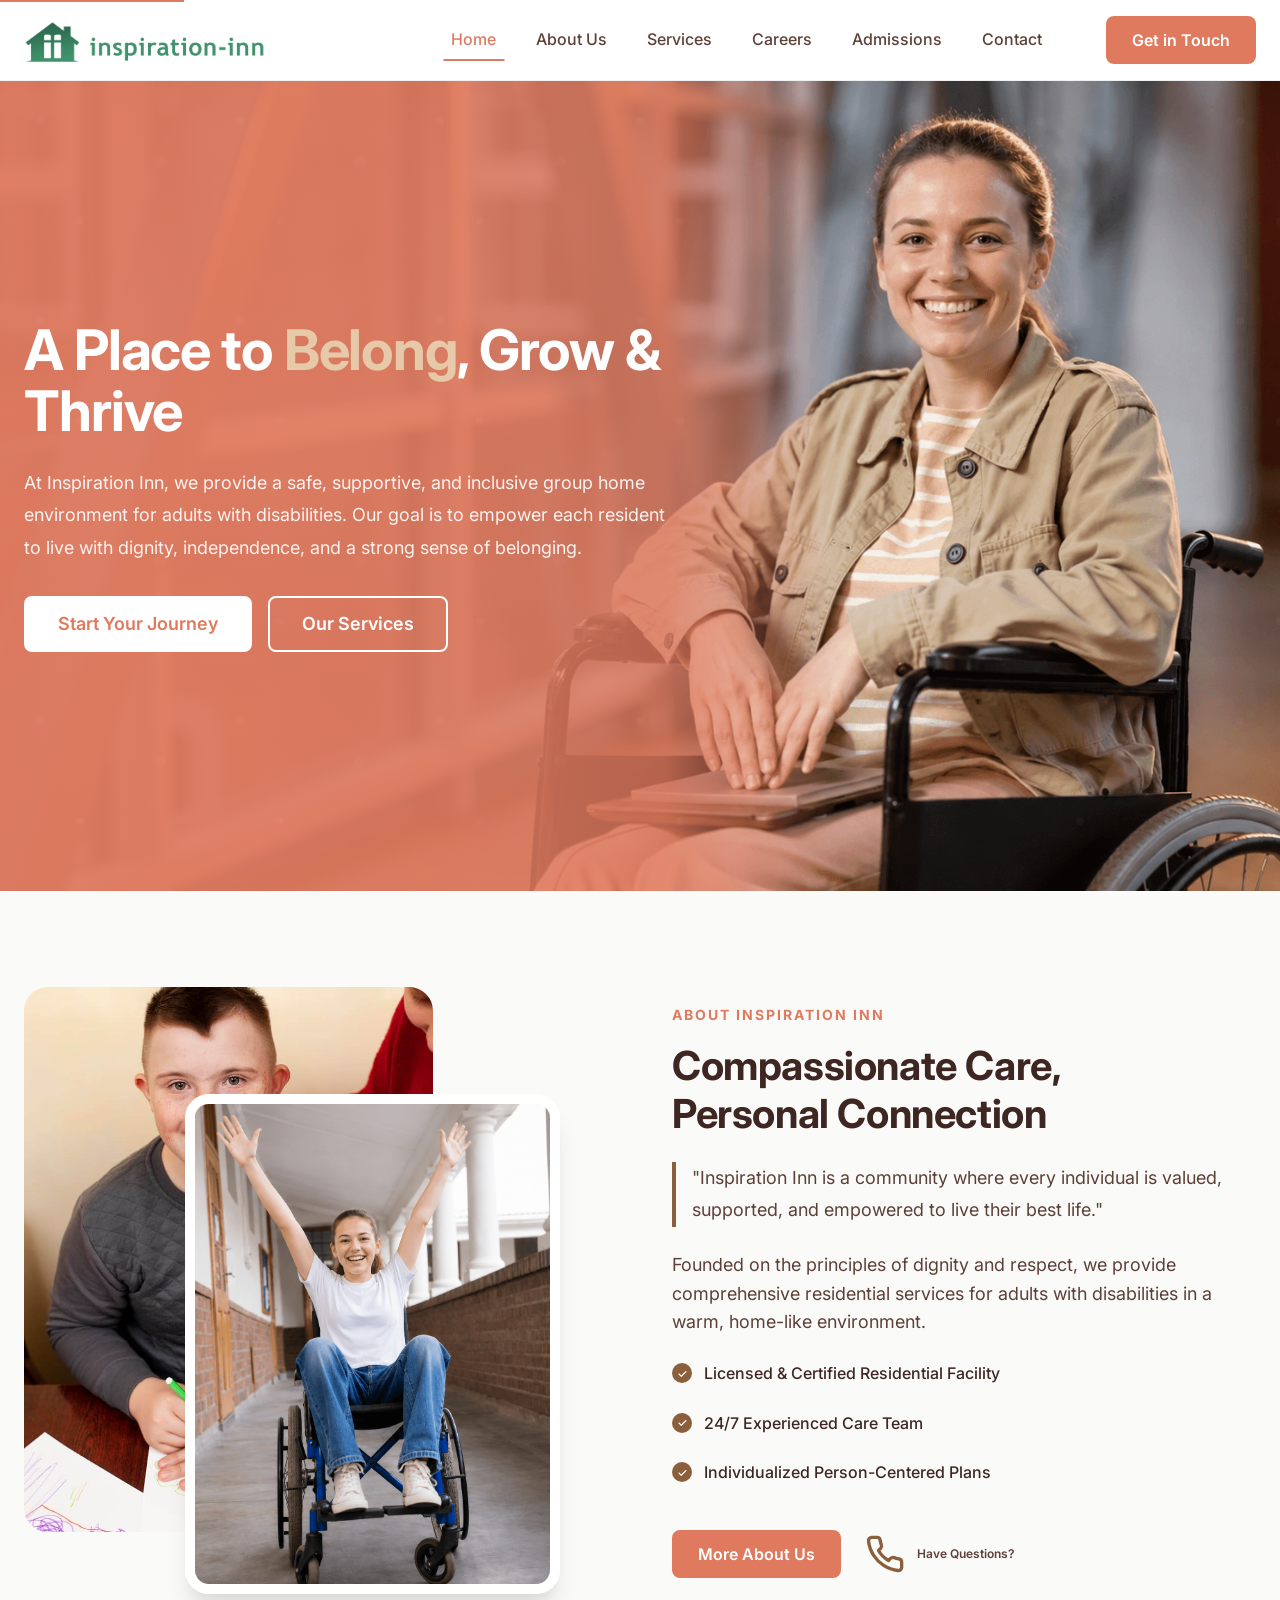
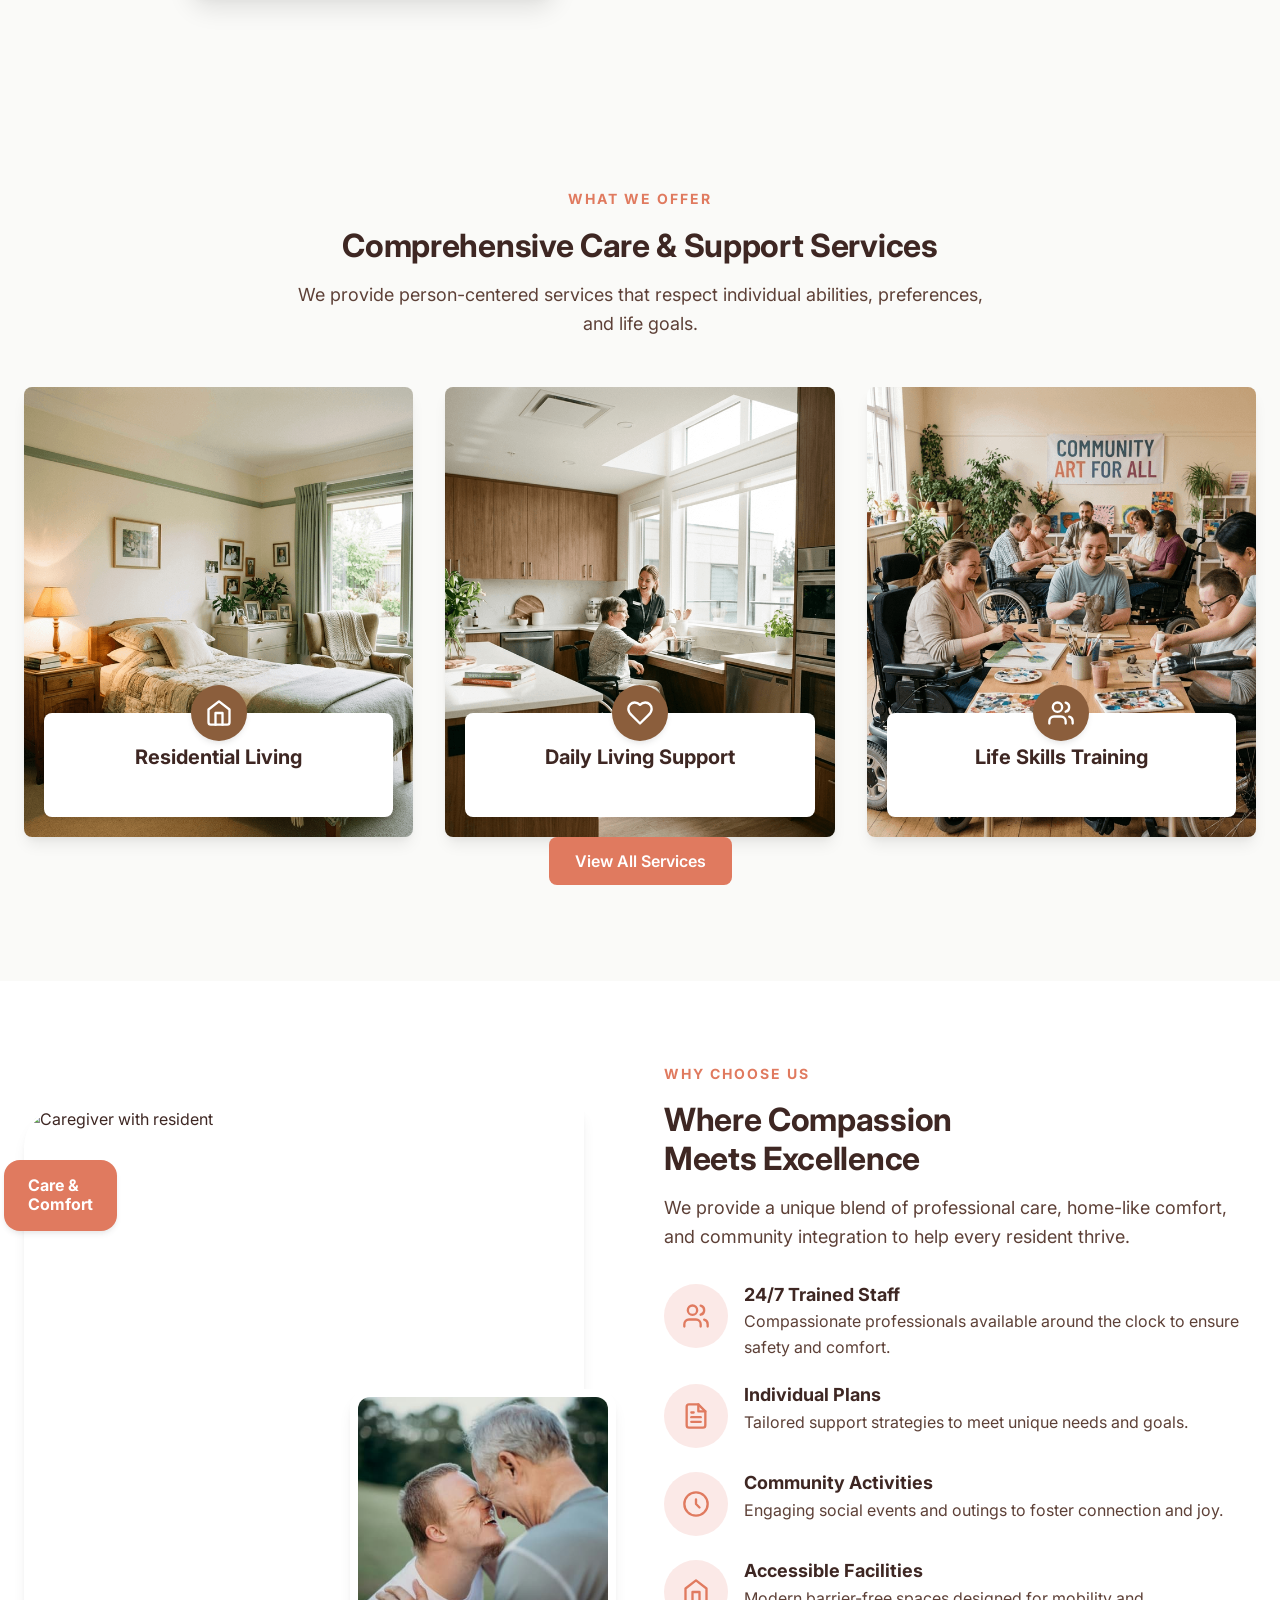
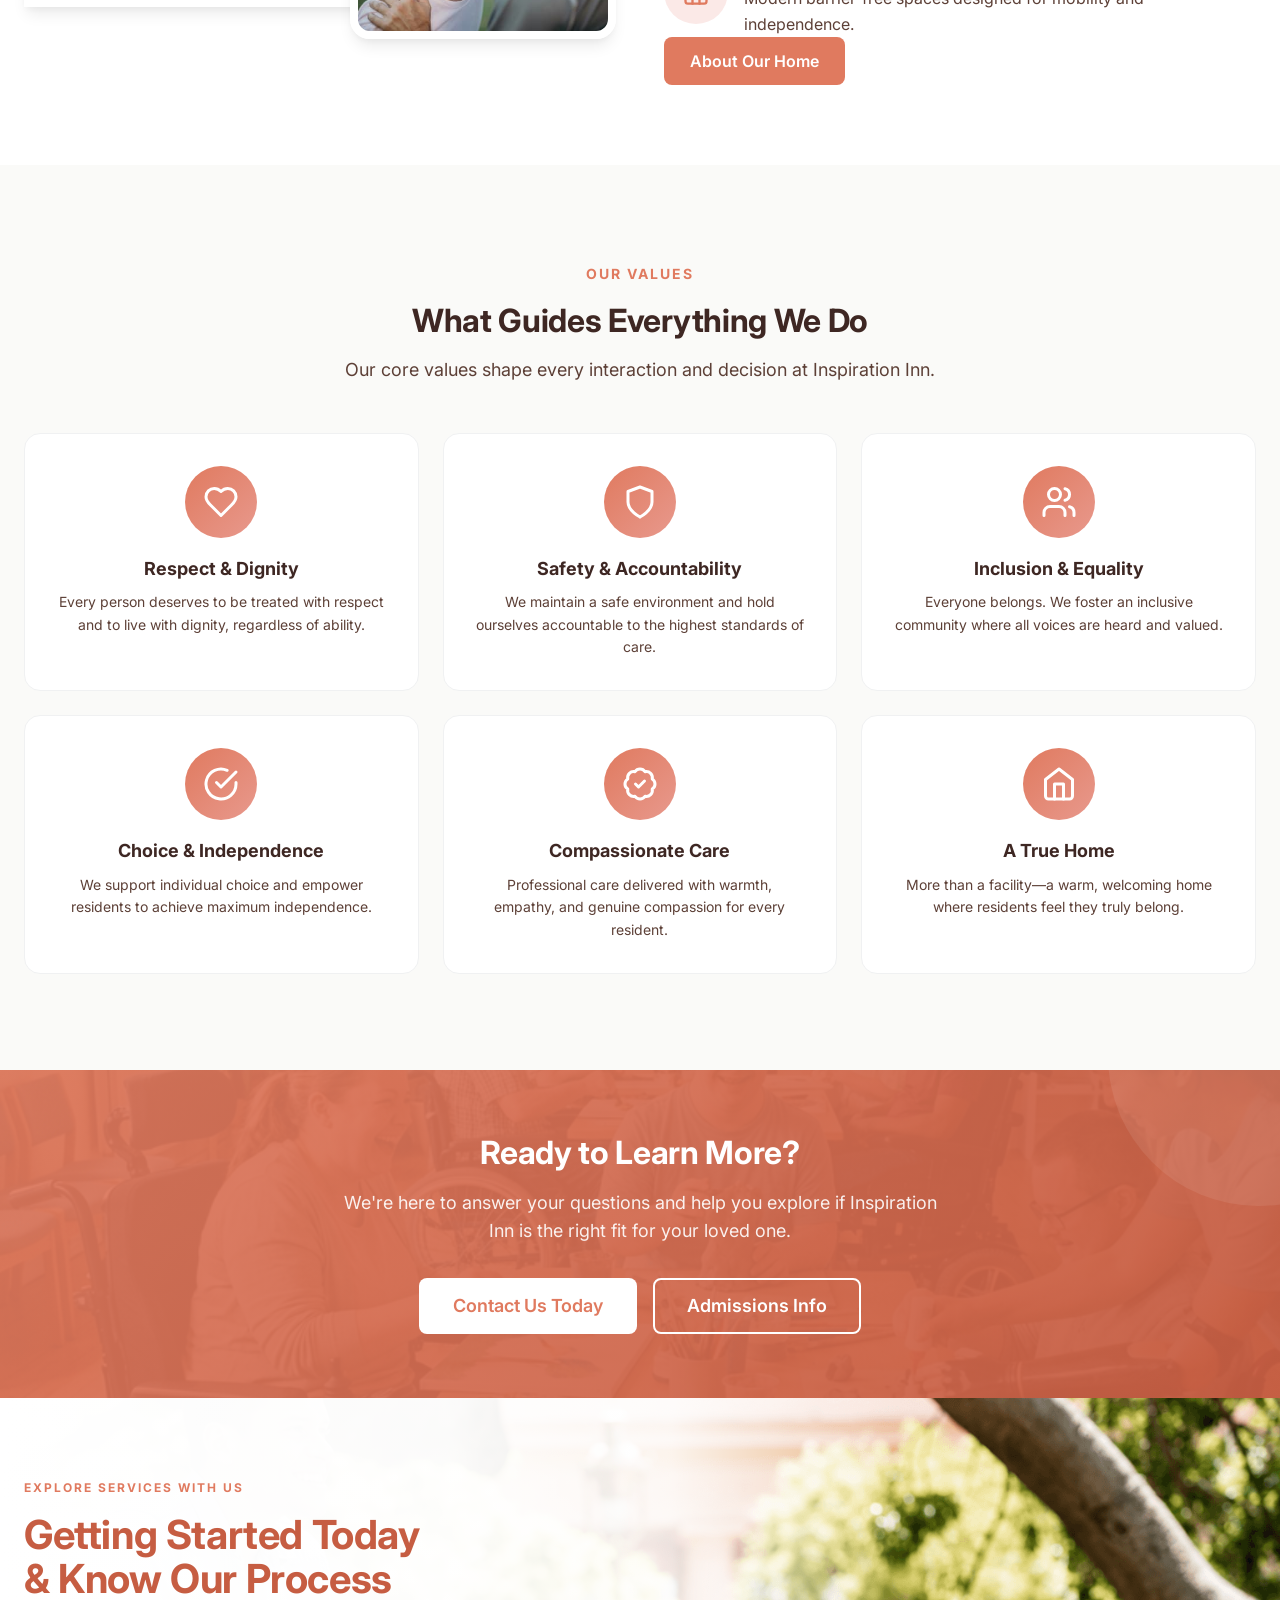
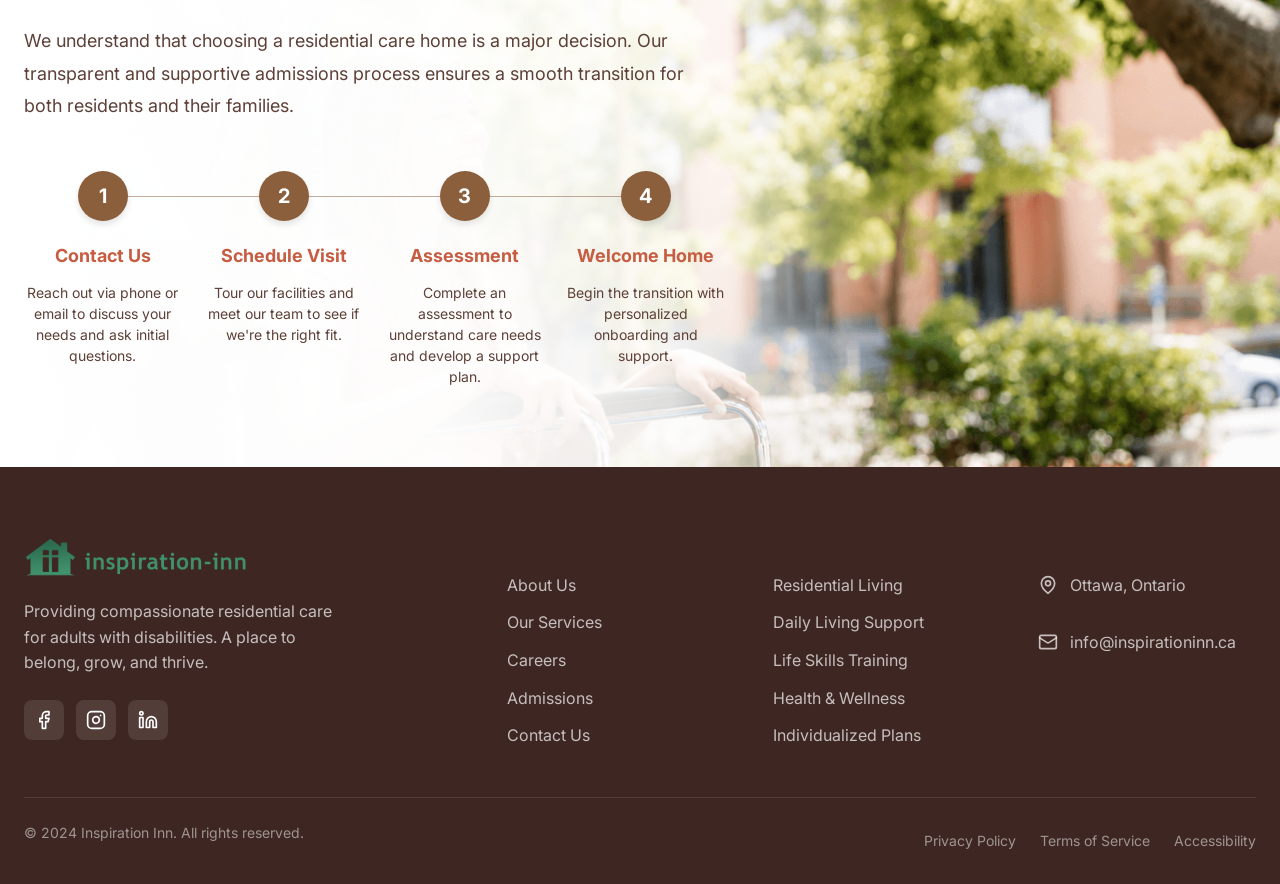
==== commit a86b43b5: "updates" ====
--- a/index.html
+++ b/index.html
@@ -9,6 +9,9 @@
   <meta name="keywords"
     content="residential care, disability support, group home, adult care, developmental disabilities, autism support">
   <title>Inspiration Inn | Residential Care for Adults with Disabilities</title>
+
+  <!-- Favicon -->
+  <link rel="icon" type="image/png" href="images/logo.png">
 
   <!-- Google Fonts -->
   <link rel="preconnect" href="https://fonts.googleapis.com">
@@ -65,10 +68,6 @@
       <div class="container">
         <div class="hero-inner">
           <div class="hero-content fade-in">
-            <div class="hero-badge">
-              <span class="hero-badge-dot"></span>
-              Person-Centered Care
-            </div>
             <h1 class="hero-title">
               A Place to <span>Belong</span>, Grow & Thrive
             </h1>
@@ -87,6 +86,7 @@
     </section>
 
     <!-- Stats Section -->
+    <!--
     <section class="stats-section">
       <div class="container">
         <div class="stats-grid">
@@ -106,6 +106,7 @@
         </div>
       </div>
     </section>
+    -->
 
     <!-- Who We Are Section -->
     <section class="section section-lg">
@@ -123,10 +124,6 @@
           <!-- Right: Content -->
           <div class="about-content fade-in fade-in-delay-2">
             <div class="about-tagline">
-              <svg xmlns="http://www.w3.org/2000/svg" viewBox="0 0 24 24" fill="currentColor">
-                <path
-                  d="M12 21.35l-1.45-1.32C5.4 15.36 2 12.28 2 8.5 2 5.42 4.42 3 7.5 3c1.74 0 3.41.81 4.5 2.09C13.09 3.81 14.76 3 16.5 3 19.58 3 22 5.42 22 8.5c0 3.78-3.4 6.86-8.55 11.54L12 21.35z" />
-              </svg>
               About Inspiration Inn
             </div>
             <h2 class="about-title">Compassionate Care,<br>Personal Connection</h2>
@@ -167,7 +164,7 @@
                 </div>
                 <div>
                   <div style="font-size: 12px; color: var(--color-text-secondary);">Have Questions?</div>
-                  <div>(613) 709-5983</div>
+                  <!-- <div>(613) 709-5983</div> -->
                 </div>
               </div>
             </div>
@@ -181,10 +178,6 @@
       <div class="container">
         <div class="section-header fade-in">
           <span class="section-tag">
-            <svg xmlns="http://www.w3.org/2000/svg" viewBox="0 0 24 24" fill="currentColor">
-              <path
-                d="M12 21.35l-1.45-1.32C5.4 15.36 2 12.28 2 8.5 2 5.42 4.42 3 7.5 3c1.74 0 3.41.81 4.5 2.09C13.09 3.81 14.76 3 16.5 3 19.58 3 22 5.42 22 8.5c0 3.78-3.4 6.86-8.55 11.54L12 21.35z" />
-            </svg>
             What We Offer
           </span>
           <h2 class="section-title">Comprehensive Care & Support Services</h2>
@@ -296,10 +289,6 @@
             </div>
 
             <div class="pic-badge fade-in-delay-2">
-              <svg xmlns="http://www.w3.org/2000/svg" width="24" height="24" viewBox="0 0 24 24" fill="currentColor">
-                <path
-                  d="M12 21.35l-1.45-1.32C5.4 15.36 2 12.28 2 8.5 2 5.42 4.42 3 7.5 3c1.74 0 3.41.81 4.5 2.09C13.09 3.81 14.76 3 16.5 3 19.58 3 22 5.42 22 8.5c0 3.78-3.4 6.86-8.55 11.54L12 21.35z" />
-              </svg>
               <span>Care &<br>Comfort</span>
             </div>
           </div>
@@ -308,10 +297,6 @@
           <div class="pic-content fade-in fade-in-delay-1">
             <div class="pic-header">
               <span class="section-tag">
-                <svg xmlns="http://www.w3.org/2000/svg" viewBox="0 0 24 24" fill="currentColor">
-                  <path
-                    d="M12 21.35l-1.45-1.32C5.4 15.36 2 12.28 2 8.5 2 5.42 4.42 3 7.5 3c1.74 0 3.41.81 4.5 2.09C13.09 3.81 14.76 3 16.5 3 19.58 3 22 5.42 22 8.5c0 3.78-3.4 6.86-8.55 11.54L12 21.35z" />
-                </svg>
                 Why Choose Us
               </span>
               <h2 class="section-title">Where Compassion<br>Meets Excellence</h2>
@@ -402,10 +387,6 @@
       <div class="container">
         <div class="section-header fade-in">
           <span class="section-tag">
-            <svg xmlns="http://www.w3.org/2000/svg" viewBox="0 0 24 24" fill="currentColor">
-              <path
-                d="M12 21.35l-1.45-1.32C5.4 15.36 2 12.28 2 8.5 2 5.42 4.42 3 7.5 3c1.74 0 3.41.81 4.5 2.09C13.09 3.81 14.76 3 16.5 3 19.58 3 22 5.42 22 8.5c0 3.78-3.4 6.86-8.55 11.54L12 21.35z" />
-            </svg>
             Our Values
           </span>
           <h2 class="section-title">What Guides Everything We Do</h2>
@@ -519,10 +500,6 @@
         <!-- Left Content -->
         <div class="process-content fade-in">
           <div class="process-tagline">
-            <svg xmlns="http://www.w3.org/2000/svg" viewBox="0 0 24 24" fill="currentColor">
-              <path
-                d="M12 21.35l-1.45-1.32C5.4 15.36 2 12.28 2 8.5 2 5.42 4.42 3 7.5 3c1.74 0 3.41.81 4.5 2.09C13.09 3.81 14.76 3 16.5 3 19.58 3 22 5.42 22 8.5c0 3.78-3.4 6.86-8.55 11.54L12 21.35z" />
-            </svg>
             Explore Services With Us
           </div>
           <h2 class="process-heading">Getting Started Today<br>& Know Our Process</h2>
@@ -632,12 +609,12 @@
             <span>Ottawa, Ontario</span>
           </div>
           <div class="footer-contact-item">
-            <svg xmlns="http://www.w3.org/2000/svg" width="20" height="20" viewBox="0 0 24 24" fill="none"
+            <!-- <svg xmlns="http://www.w3.org/2000/svg" width="20" height="20" viewBox="0 0 24 24" fill="none"
               stroke="currentColor" stroke-width="2" stroke-linecap="round" stroke-linejoin="round">
               <path
                 d="M22 16.92v3a2 2 0 0 1-2.18 2 19.79 19.79 0 0 1-8.63-3.07 19.5 19.5 0 0 1-6-6 19.79 19.79 0 0 1-3.07-8.67A2 2 0 0 1 4.11 2h3a2 2 0 0 1 2 1.72 12.84 12.84 0 0 0 .7 2.81 2 2 0 0 1-.45 2.11L8.09 9.91a16 16 0 0 0 6 6l1.27-1.27a2 2 0 0 1 2.11-.45 12.84 12.84 0 0 0 2.81.7A2 2 0 0 1 22 16.92z" />
             </svg>
-            <span>(613) 709-5983</span>
+            <span>(613) 709-5983</span> -->
           </div>
           <div class="footer-contact-item">
             <svg xmlns="http://www.w3.org/2000/svg" width="20" height="20" viewBox="0 0 24 24" fill="none"
--- a/css/styles.css
+++ b/css/styles.css
@@ -10,15 +10,15 @@
    ============================================ */
 :root {
   /* Colors - Primary Palette */
-  --color-primary: #2D6A4F;
-  --color-primary-light: #40916C;
-  --color-primary-dark: #1B4332;
-  --color-primary-50: #d8f3dc;
+  --color-primary: #E07A5F;
+  --color-primary-light: #E8998D;
+  --color-primary-dark: #C65D42;
+  --color-primary-50: #FBE9E7;
 
   /* Colors - Secondary/Accent */
-  --color-secondary: #E07A5F;
-  --color-secondary-light: #E8998D;
-  --color-secondary-dark: #C65D42;
+  --color-secondary: #8B5E3C;
+  --color-secondary-light: #A67B5B;
+  --color-secondary-dark: #5D4037;
 
   /* Colors - Accent */
   --color-accent: #D4A574;
@@ -33,15 +33,15 @@
   --color-border-light: #F0F1F2;
 
   /* Colors - Text */
-  --color-text-primary: #1A2E1F;
-  --color-text-secondary: #4A5759;
-  --color-text-muted: #6B7B7E;
-  --color-text-light: #8A9496;
+  --color-text-primary: #3E2723;
+  --color-text-secondary: #5D4037;
+  --color-text-muted: #795548;
+  --color-text-light: #A1887F;
   --color-text-inverse: #FFFFFF;
 
   /* Colors - Grays */
-  --color-gray-100: #f3f4f6;
-  --color-gray-200: #e5e7eb;
+  --color-gray-100: #F5F3F0;
+  --color-gray-200: #E8E4E0;
 
   /* Typography */
   --font-family: 'Inter', -apple-system, BlinkMacSystemFont, 'Segoe UI', Roboto, sans-serif;
@@ -678,7 +678,7 @@
   min-height: 90vh;
   display: flex;
   align-items: center;
-  background: url('../images/admision-pro2.jpg') center center / cover no-repeat;
+  background: url('../images/admision-pro2.png') center center / cover no-repeat;
   overflow: hidden;
 }
 
@@ -691,10 +691,10 @@
   width: 65%;
   height: 100%;
   background: linear-gradient(90deg,
-      rgba(45, 106, 79, 0.95) 0%,
-      rgba(45, 106, 79, 0.9) 50%,
-      rgba(45, 106, 79, 0.8) 80%,
-      rgba(45, 106, 79, 0) 100%);
+      rgba(224, 122, 95, 0.95) 0%,
+      rgba(224, 122, 95, 0.9) 50%,
+      rgba(224, 122, 95, 0.8) 80%,
+      rgba(224, 122, 95, 0) 100%);
   pointer-events: none;
   z-index: 1;
 }
@@ -892,7 +892,7 @@
   overflow: hidden;
 }
 
-/* Green color overlay */
+/* Primary color overlay */
 .page-hero::before {
   content: '';
   position: absolute;
@@ -900,7 +900,7 @@
   left: 0;
   right: 0;
   bottom: 0;
-  background: linear-gradient(135deg, rgba(45, 106, 79, 0.92) 0%, rgba(27, 67, 50, 0.95) 100%);
+  background: linear-gradient(135deg, rgba(224, 122, 95, 0.92) 0%, rgba(198, 93, 66, 0.95) 100%);
   z-index: 1;
 }
 
@@ -968,7 +968,7 @@
 }
 
 .section-tag {
-  color: var(--color-secondary);
+  color: var(--color-primary);
   font-weight: var(--font-weight-bold);
   font-size: var(--font-size-sm);
   text-transform: uppercase;
@@ -977,12 +977,6 @@
   display: inline-flex;
   align-items: center;
   gap: var(--space-2);
-}
-
-.section-tag svg {
-  width: 16px;
-  height: 16px;
-  fill: currentColor;
 }
 
 .section-title {
@@ -1179,7 +1173,7 @@
 
 /* Hover State - Overlay expands upward */
 .service-card:hover .service-content {
-  background: #1B2A4E;
+  background: var(--color-secondary-dark);
   bottom: 20px;
   padding-bottom: var(--space-6);
 }
@@ -1287,7 +1281,7 @@
 
 /* Content Area */
 .about-tagline {
-  color: var(--color-secondary);
+  color: var(--color-primary);
   font-weight: var(--font-weight-bold);
   font-size: var(--font-size-sm);
   text-transform: uppercase;
@@ -1296,11 +1290,6 @@
   display: flex;
   align-items: center;
   gap: var(--space-2);
-}
-
-.about-tagline svg {
-  width: 16px;
-  height: 16px;
 }
 
 .about-title {
@@ -1457,7 +1446,7 @@
   align-items: center;
   padding: var(--space-20) 0;
   background-color: var(--color-white);
-  background-image: url('../images/admision-pro.jpg');
+  background-image: url('../images/admision-pro.png');
   background-size: cover;
   background-position: center center;
   background-repeat: no-repeat;
@@ -1499,7 +1488,7 @@
 }
 
 .process-tagline {
-  color: var(--color-secondary);
+  color: var(--color-primary);
   font-weight: var(--font-weight-bold);
   font-size: var(--font-size-xs);
   text-transform: uppercase;
@@ -1508,11 +1497,6 @@
   display: flex;
   align-items: center;
   gap: var(--space-2);
-}
-
-.process-tagline svg {
-  width: 14px;
-  height: 14px;
 }
 
 .process-heading {
@@ -2243,7 +2227,7 @@
   position: absolute;
   top: 10%;
   left: -20px;
-  background-color: var(--color-secondary);
+  background-color: var(--color-primary);
   color: var(--color-white);
   padding: var(--space-4) var(--space-6);
   border-radius: var(--radius-lg);
@@ -2254,11 +2238,6 @@
   z-index: 3;
   font-weight: var(--font-weight-bold);
   line-height: 1.2;
-}
-
-.pic-badge svg {
-  width: 32px;
-  height: 32px;
 }
 
 .pic-content {
@@ -2516,10 +2495,10 @@
   .hero::before {
     width: 100%;
     background: linear-gradient(180deg,
-        rgba(45, 106, 79, 0.90) 0%,
-        rgba(45, 106, 79, 0.80) 40%,
-        rgba(45, 106, 79, 0.70) 70%,
-        rgba(45, 106, 79, 0.60) 100%);
+        rgba(224, 122, 95, 0.90) 0%,
+        rgba(224, 122, 95, 0.80) 40%,
+        rgba(224, 122, 95, 0.70) 70%,
+        rgba(224, 122, 95, 0.60) 100%);
   }
 
   .hero-inner {
@@ -2907,7 +2886,7 @@
     text-align: left;
     gap: var(--space-4);
     padding: var(--space-4);
-    background: rgba(45, 106, 79, 0.05);
+    background: rgba(224, 122, 95, 0.05);
     border-radius: var(--radius-lg);
   }
 
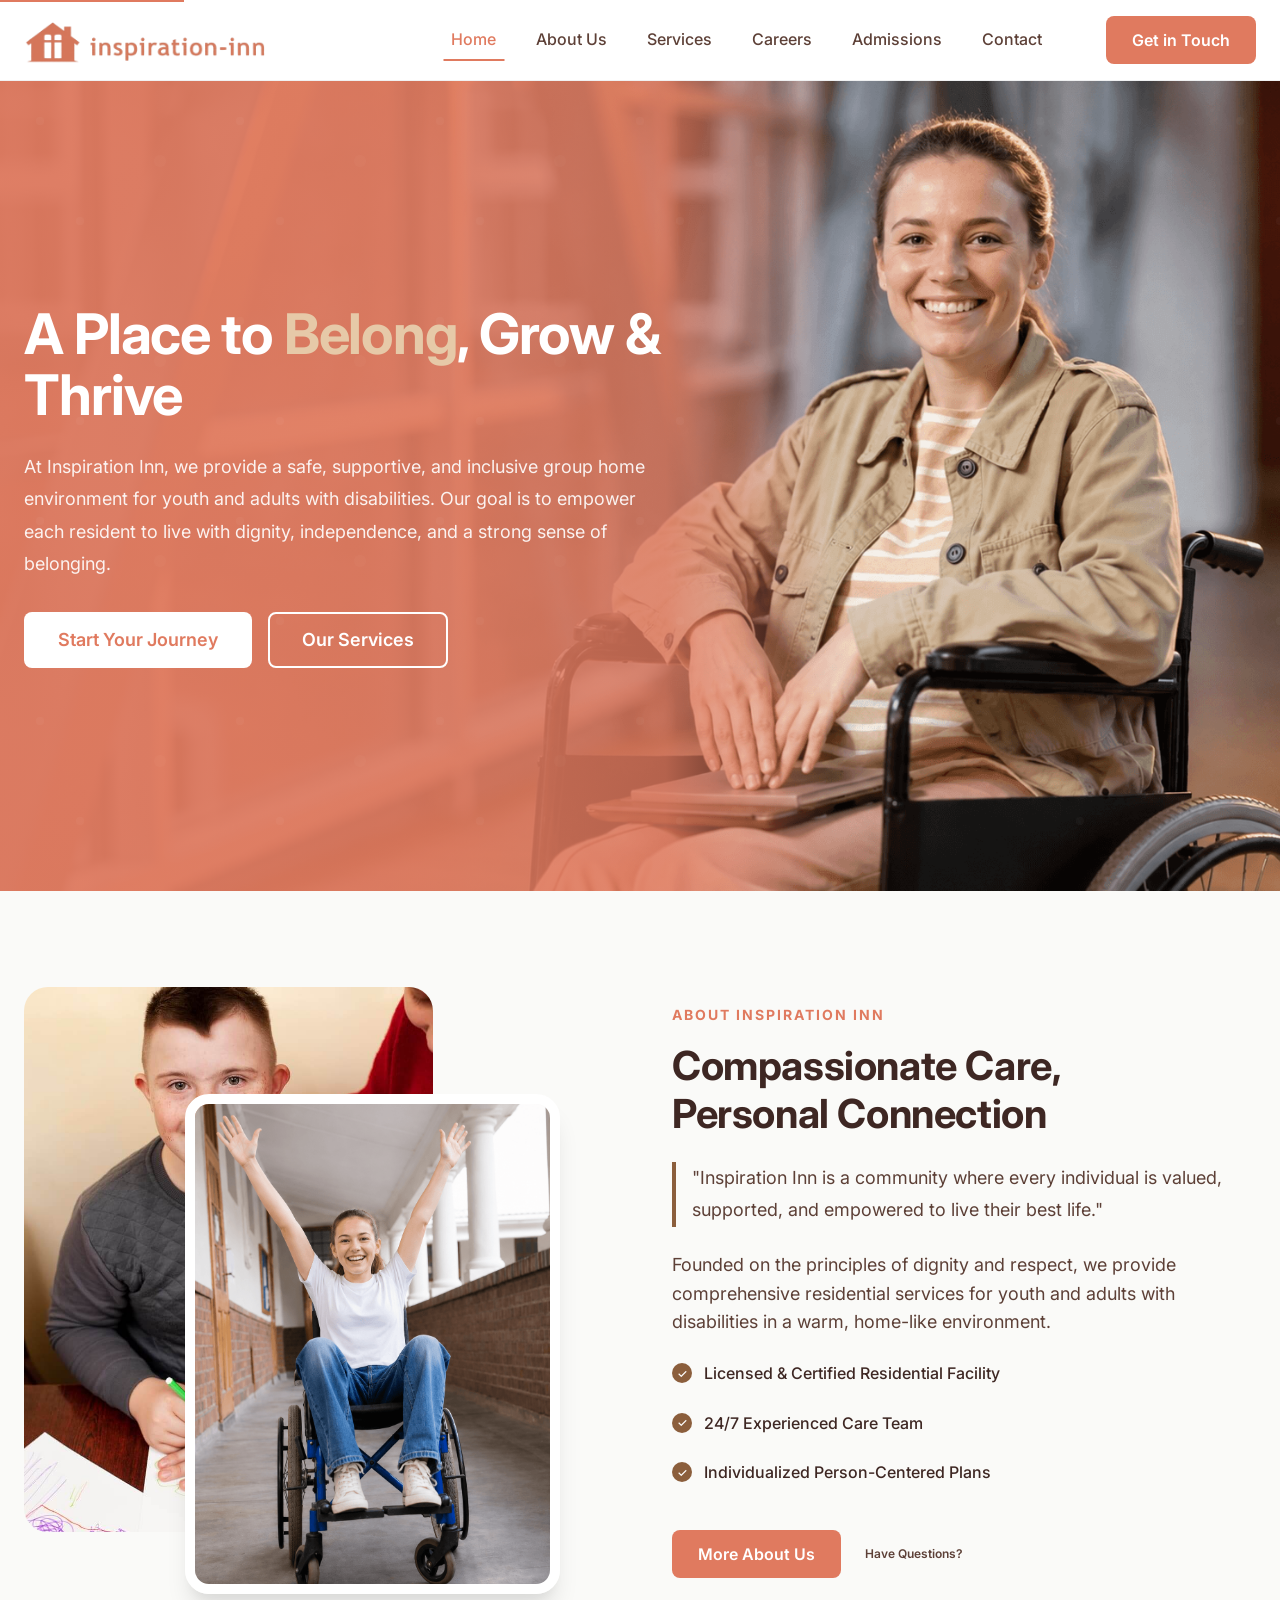
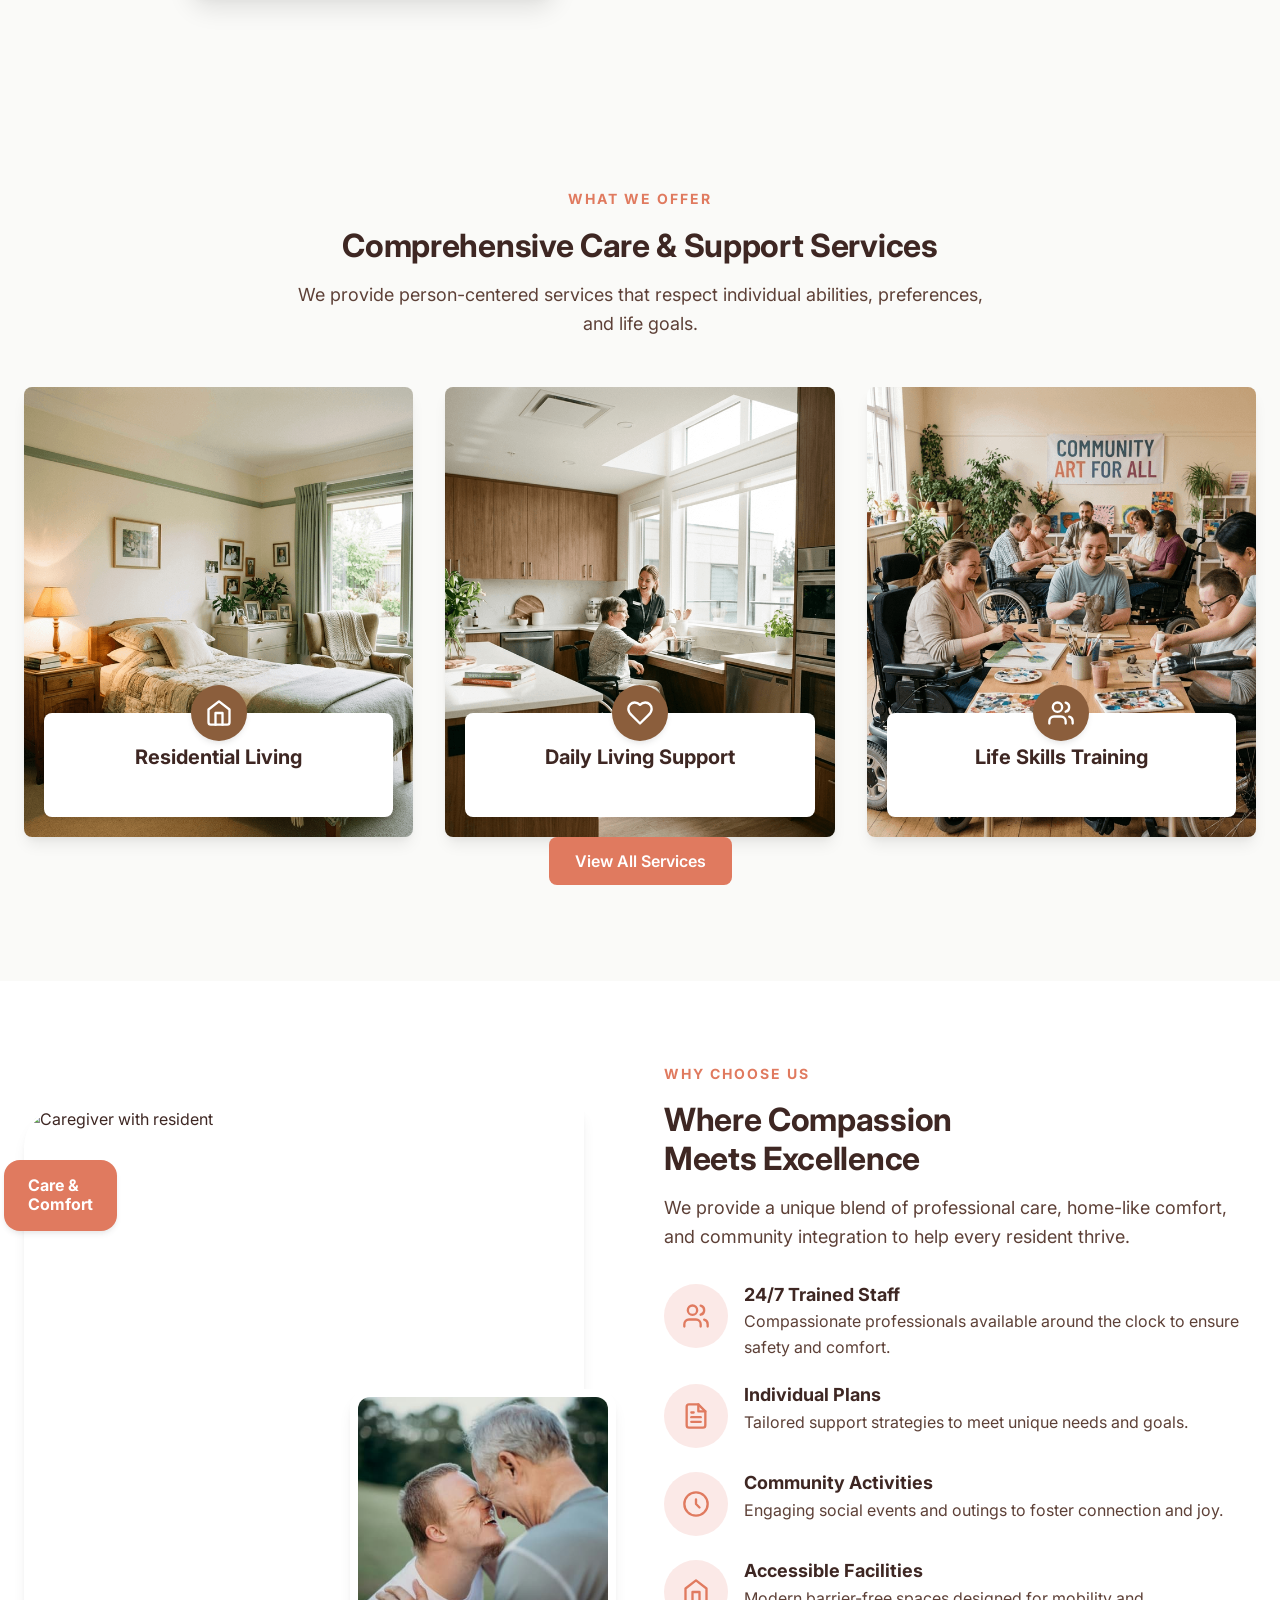
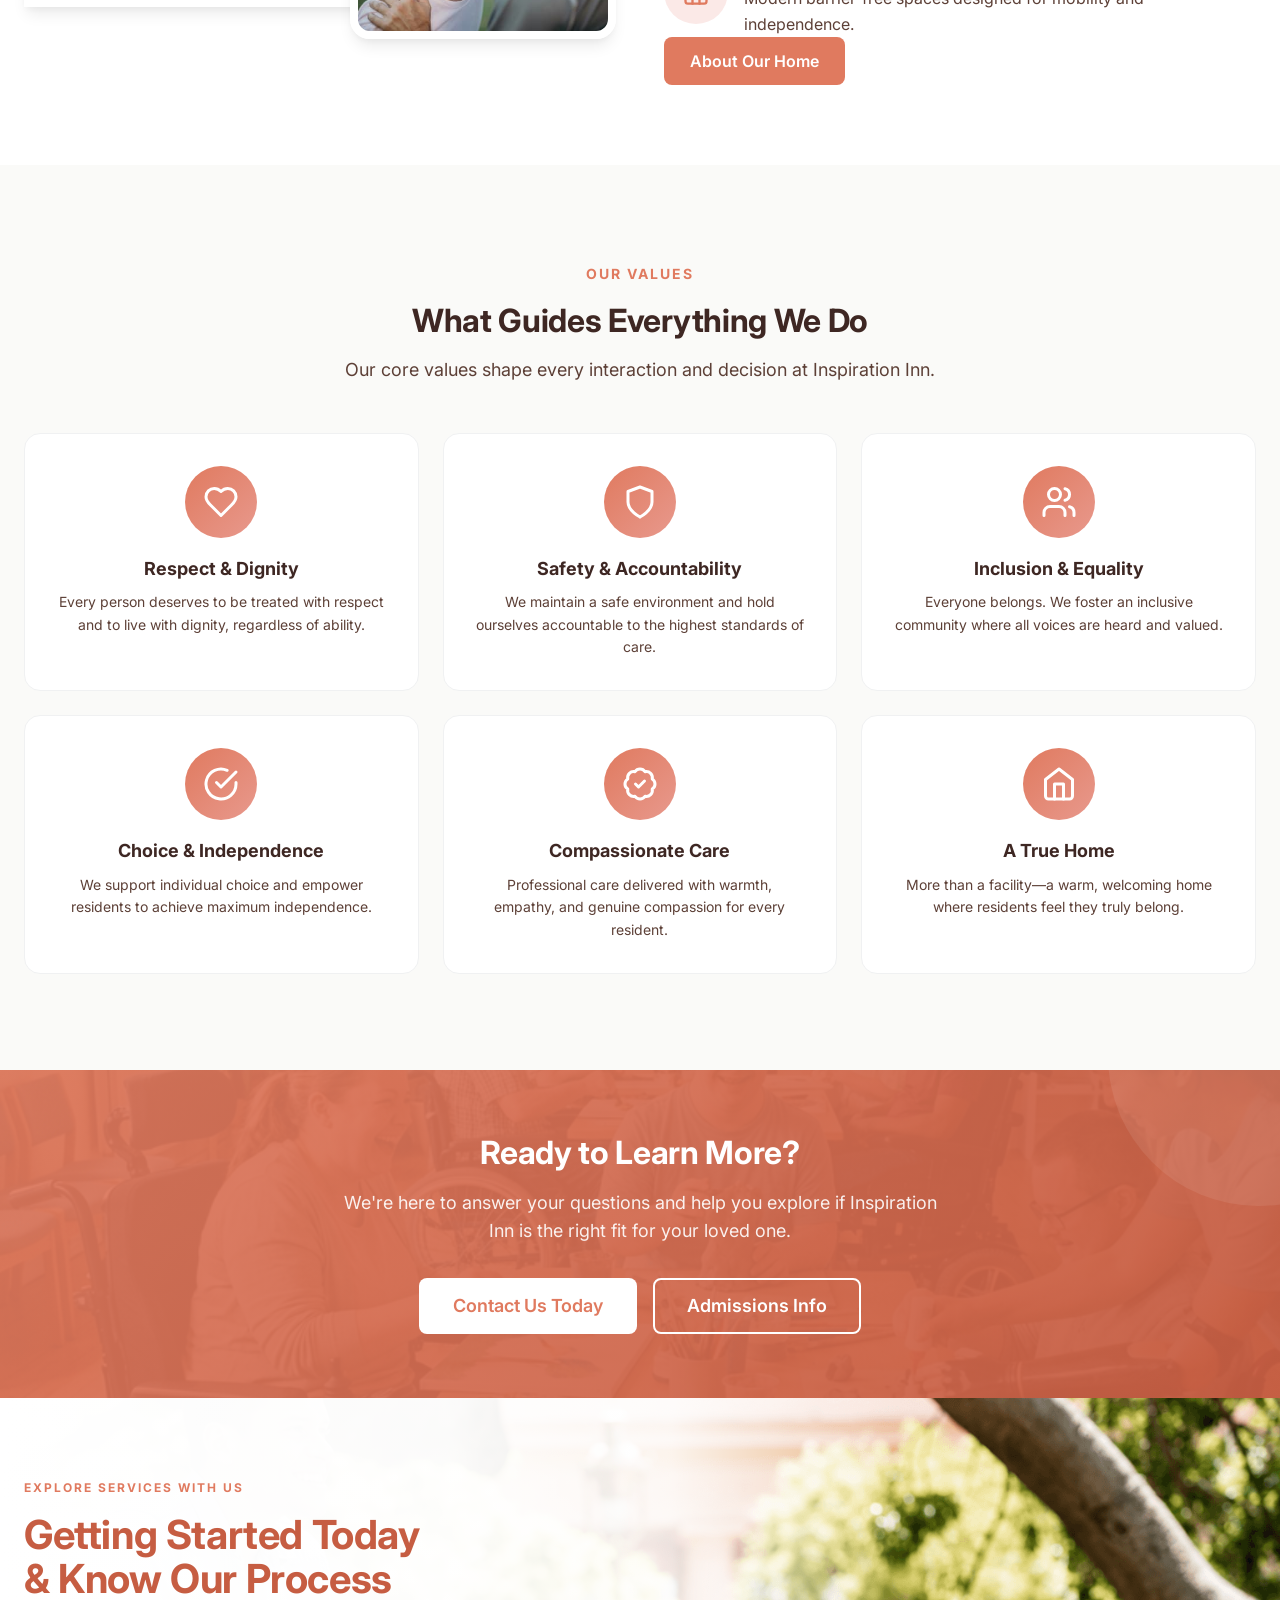
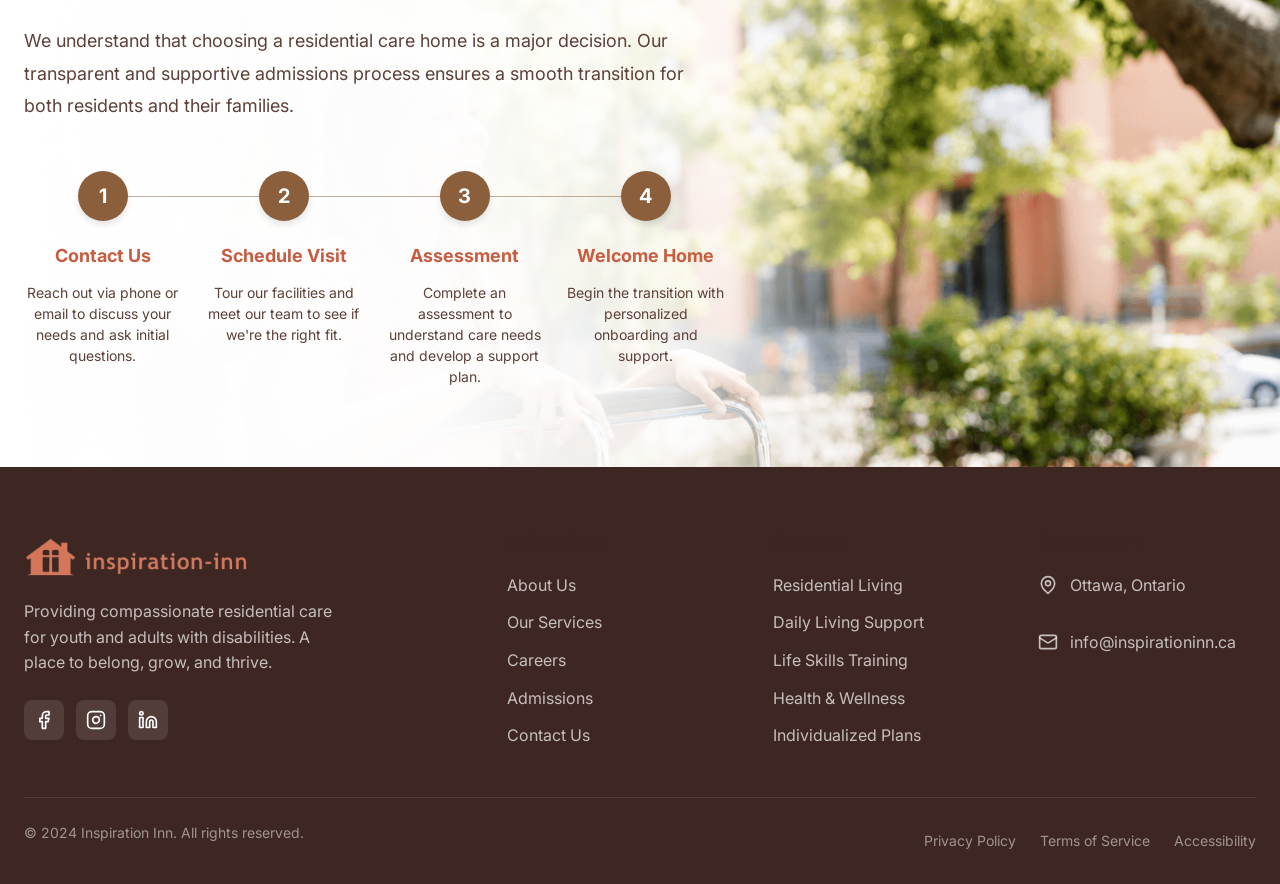
==== commit 88afbe28: "logo and favicon update" ====
--- a/index.html
+++ b/index.html
@@ -5,13 +5,13 @@
   <meta charset="UTF-8">
   <meta name="viewport" content="width=device-width, initial-scale=1.0">
   <meta name="description"
-    content="Inspiration Inn provides compassionate residential care for adults with disabilities. Experience person-centered support in a safe, inclusive group home environment.">
+    content="Inspiration Inn provides compassionate residential care for youth and adults with disabilities. Experience person-centered support in a safe, inclusive group home environment.">
   <meta name="keywords"
-    content="residential care, disability support, group home, adult care, developmental disabilities, autism support">
-  <title>Inspiration Inn | Residential Care for Adults with Disabilities</title>
+    content="residential care, disability support, group home, youth care, young adult care, developmental disabilities, autism support">
+  <title>Inspiration Inn | Residential Care for Youth and adults with Disabilities</title>
 
   <!-- Favicon -->
-  <link rel="icon" type="image/png" href="images/logo.png">
+  <link rel="icon" type="image/png" href="images/favicon.png">
 
   <!-- Google Fonts -->
   <link rel="preconnect" href="https://fonts.googleapis.com">
@@ -72,7 +72,8 @@
               A Place to <span>Belong</span>, Grow & Thrive
             </h1>
             <p class="hero-text">
-              At Inspiration Inn, we provide a safe, supportive, and inclusive group home environment for adults with
+              At Inspiration Inn, we provide a safe, supportive, and inclusive group home environment for youth and
+              adults with
               disabilities. Our goal is to empower each resident to live with dignity, independence, and a strong sense
               of belonging.
             </p>
@@ -132,8 +133,8 @@
               best life."
             </p>
             <p class="section-text" style="margin-bottom: var(--space-6);">
-              Founded on the principles of dignity and respect, we provide comprehensive residential services for adults
-              with disabilities in a warm, home-like environment.
+              Founded on the principles of dignity and respect, we provide comprehensive residential services for youth
+              and adults with disabilities in a warm, home-like environment.
             </p>
 
             <div class="about-list">
@@ -154,14 +155,14 @@
             <div class="about-footer">
               <a href="about.html" class="btn btn-primary">More About Us</a>
               <div class="about-footer-info">
-                <div class="about-footer-icon">
+                <!-- <div class="about-footer-icon">
                   <svg xmlns="http://www.w3.org/2000/svg" viewBox="0 0 24 24" fill="none" stroke="currentColor"
                     stroke-width="2" stroke-linecap="round" stroke-linejoin="round">
                     <path
                       d="M22 16.92v3a2 2 0 0 1-2.18 2 19.79 19.79 0 0 1-8.63-3.07 19.5 19.5 0 0 1-6-6 19.79 19.79 0 0 1-3.07-8.67A2 2 0 0 1 4.11 2h3a2 2 0 0 1 2 1.72 12.84 12.84 0 0 0 .7 2.81 2 2 0 0 1-.45 2.11L8.09 9.91a16 16 0 0 0 6 6l1.27-1.27a2 2 0 0 1 2.11-.45 12.84 12.84 0 0 0 2.81.7A2 2 0 0 1 22 16.92z">
                     </path>
                   </svg>
-                </div>
+                </div> -->
                 <div>
                   <div style="font-size: 12px; color: var(--color-text-secondary);">Have Questions?</div>
                   <!-- <div>(613) 709-5983</div> -->
@@ -504,7 +505,8 @@
           </div>
           <h2 class="process-heading">Getting Started Today<br>& Know Our Process</h2>
           <p class="process-description">
-            We understand that choosing a residential care home is a major decision. Our transparent and supportive admissions process ensures a smooth transition for both residents and their families.
+            We understand that choosing a residential care home is a major decision. Our transparent and supportive
+            admissions process ensures a smooth transition for both residents and their families.
           </p>
 
           <div class="process-steps-grid">
@@ -548,7 +550,8 @@
             <img src="images/logo.png" alt="Inspiration Inn Logo" class="footer-logo-image">
           </a>
           <p class="footer-text">
-            Providing compassionate residential care for adults with disabilities. A place to belong, grow, and thrive.
+            Providing compassionate residential care for youth and adults with disabilities. A place to belong, grow,
+            and thrive.
           </p>
           <div class="footer-social">
             <a href="#" aria-label="Facebook">
@@ -641,4 +644,4 @@
   <script src="js/main.js"></script>
 </body>
 
-</html>
+</html>
